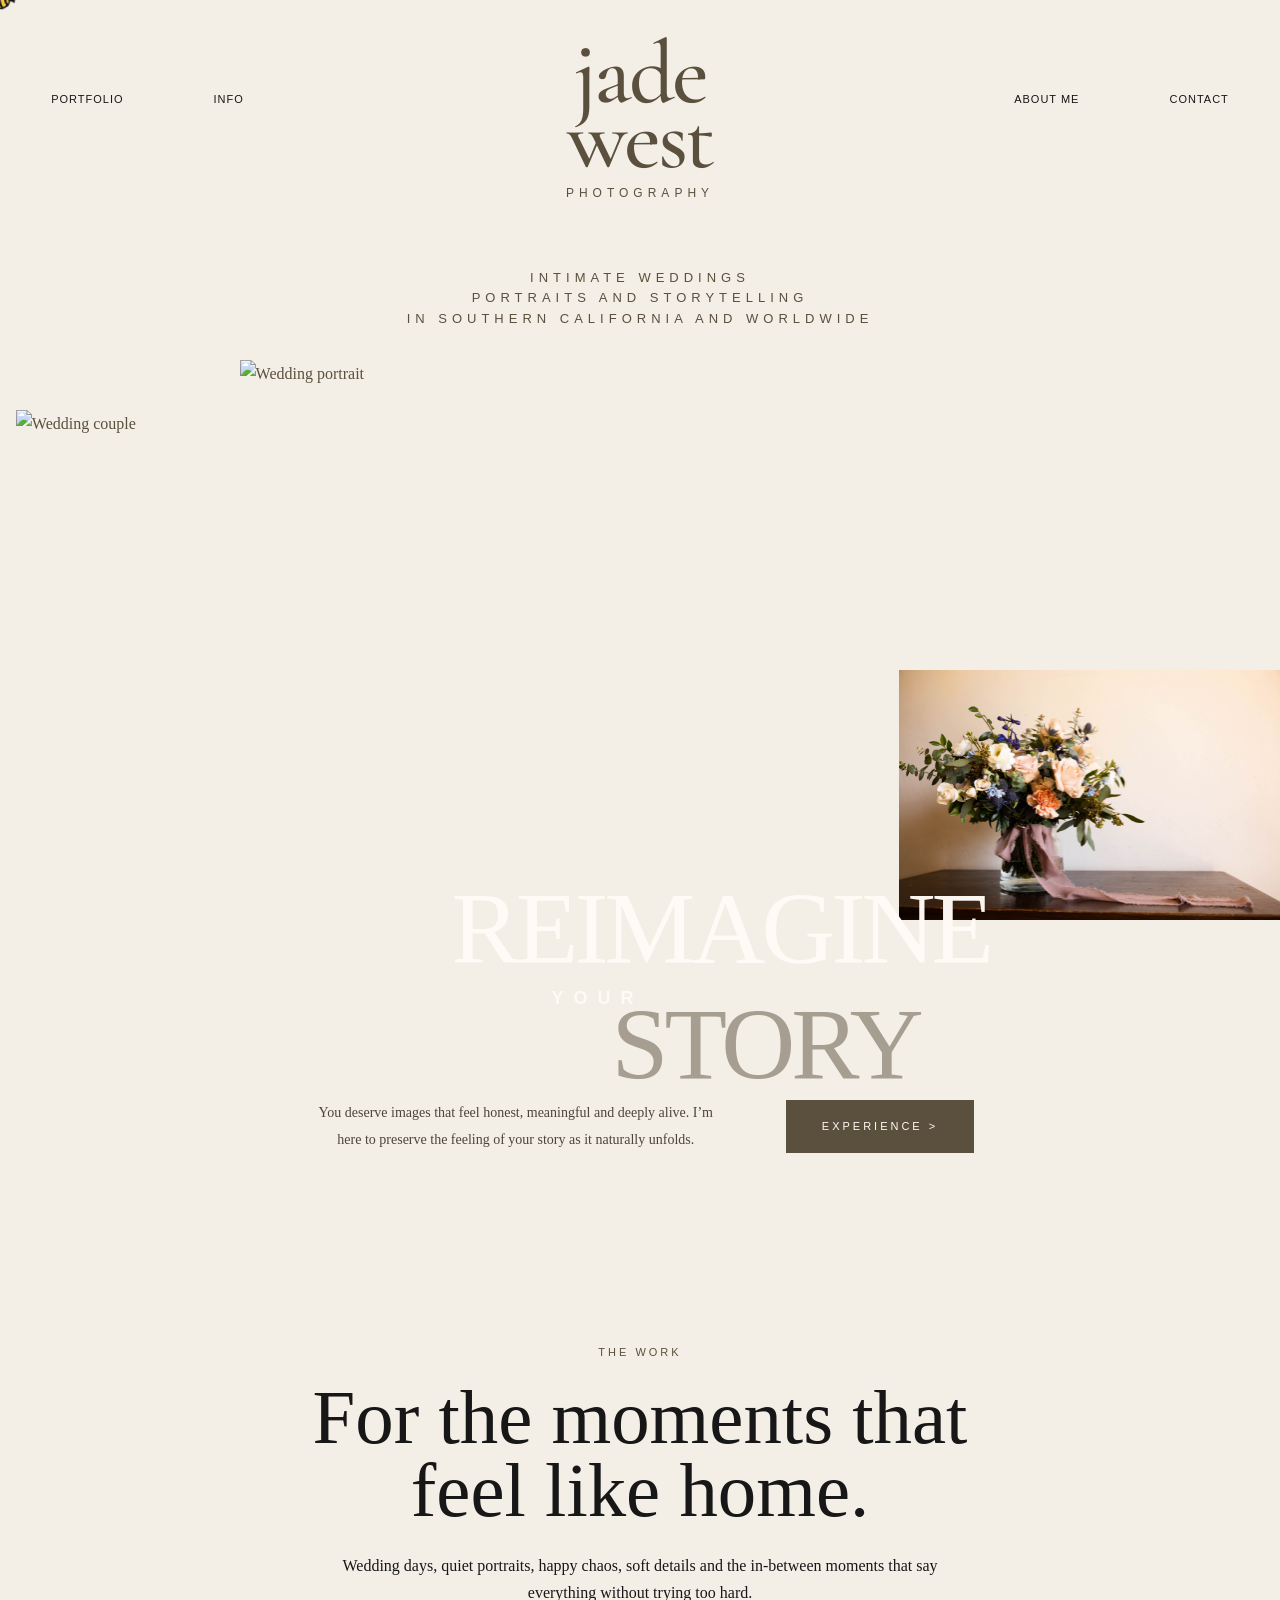
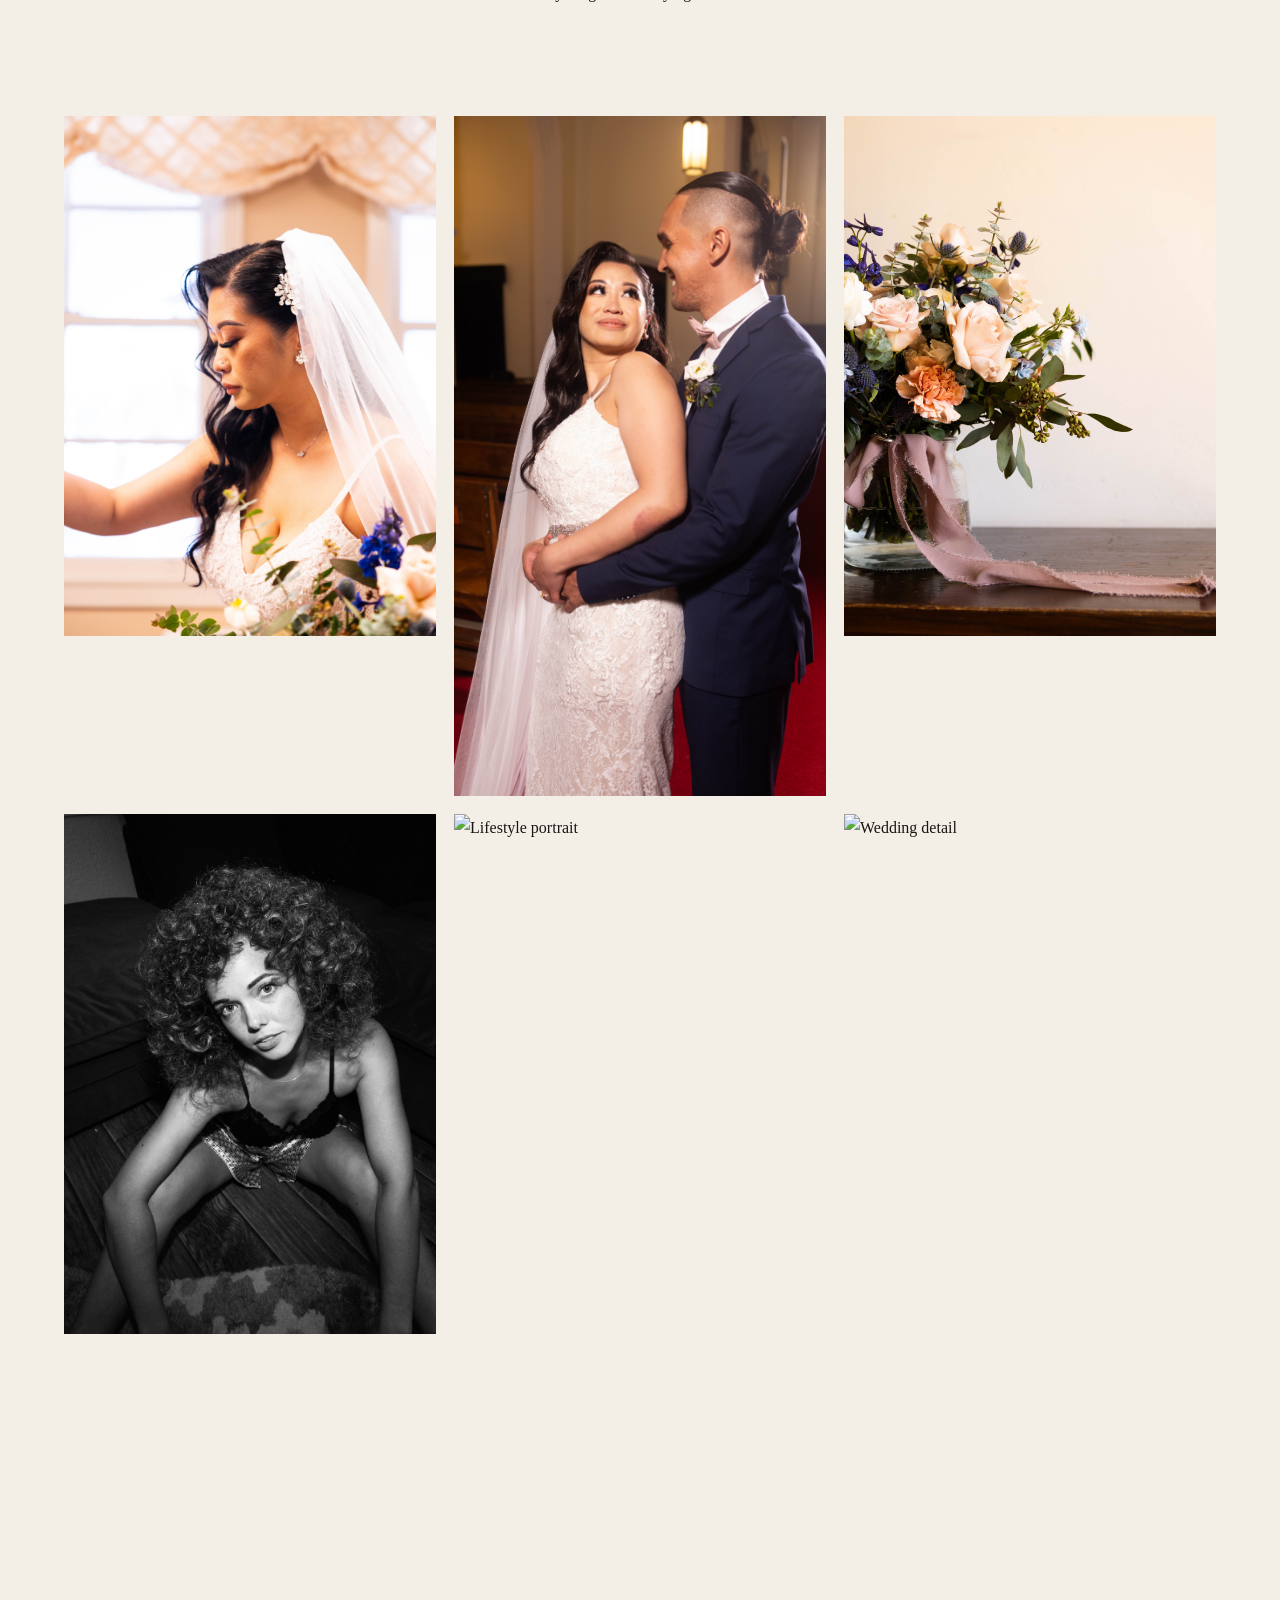
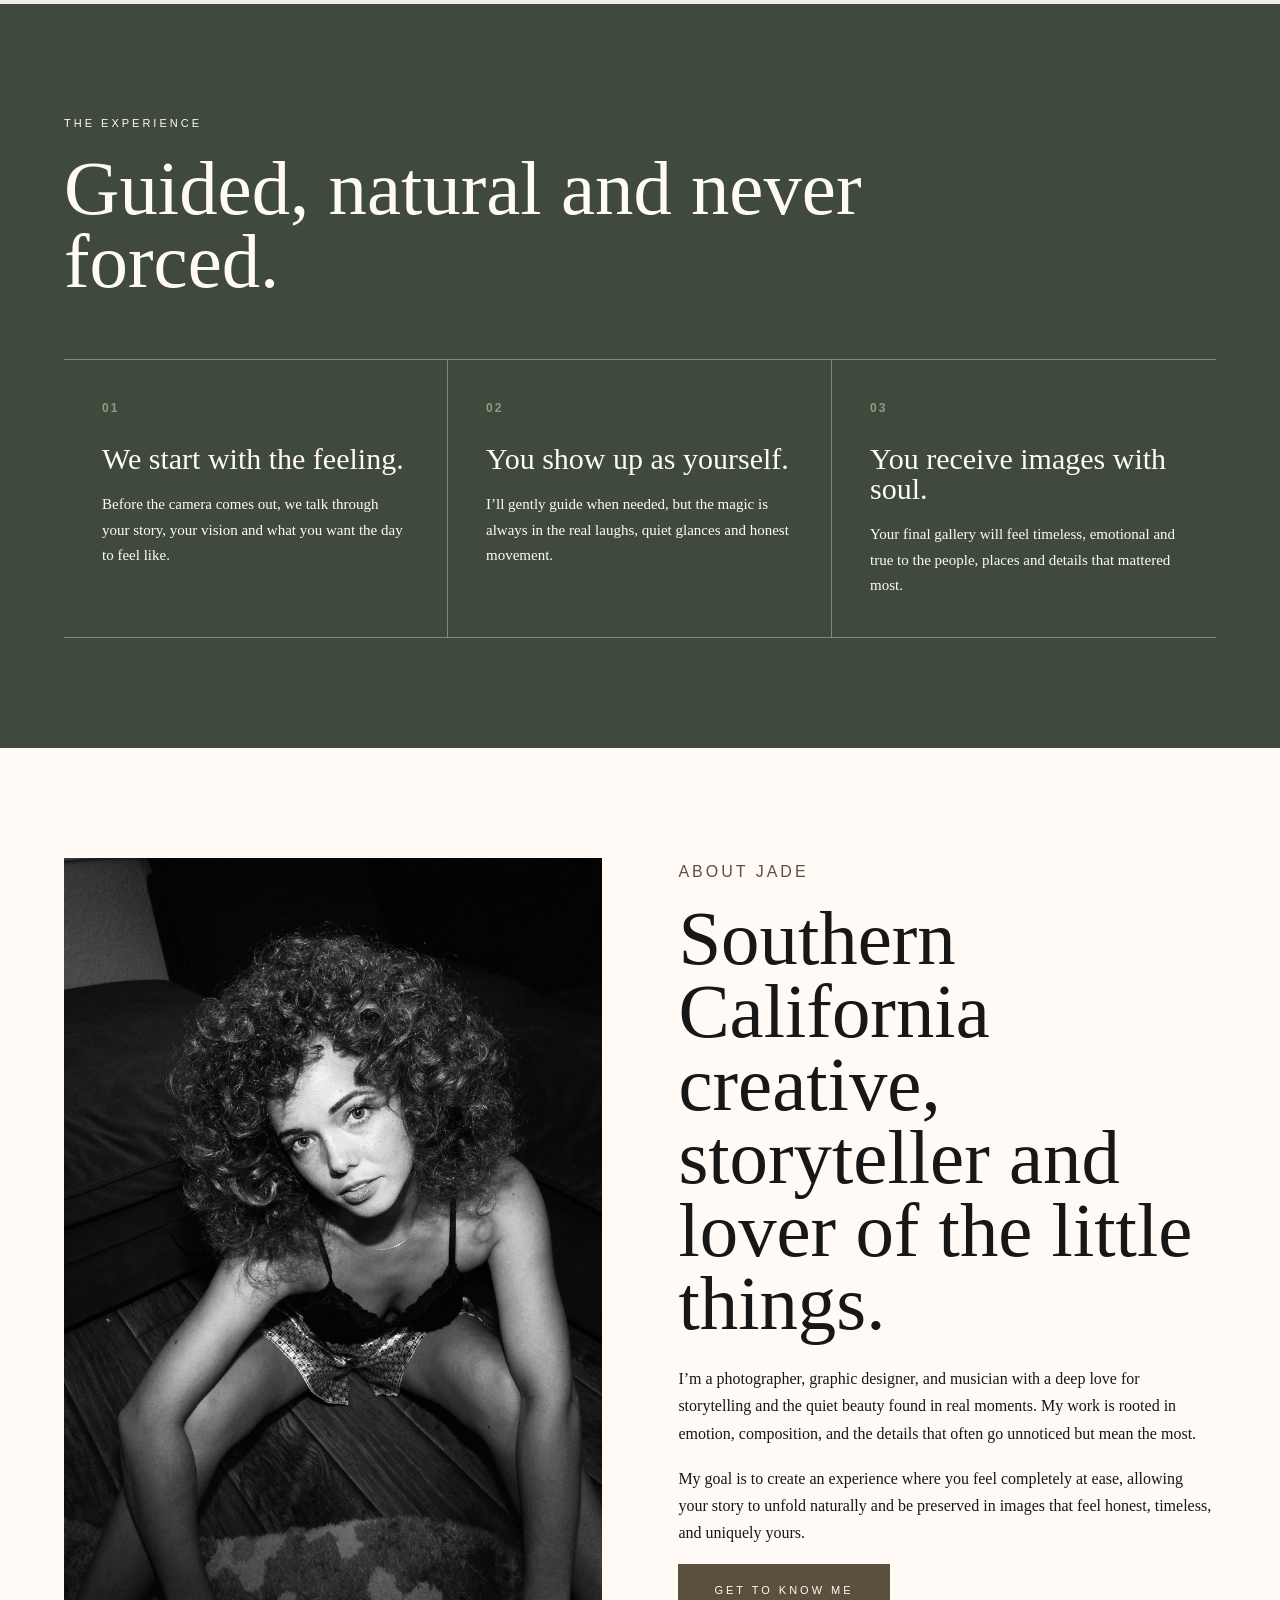
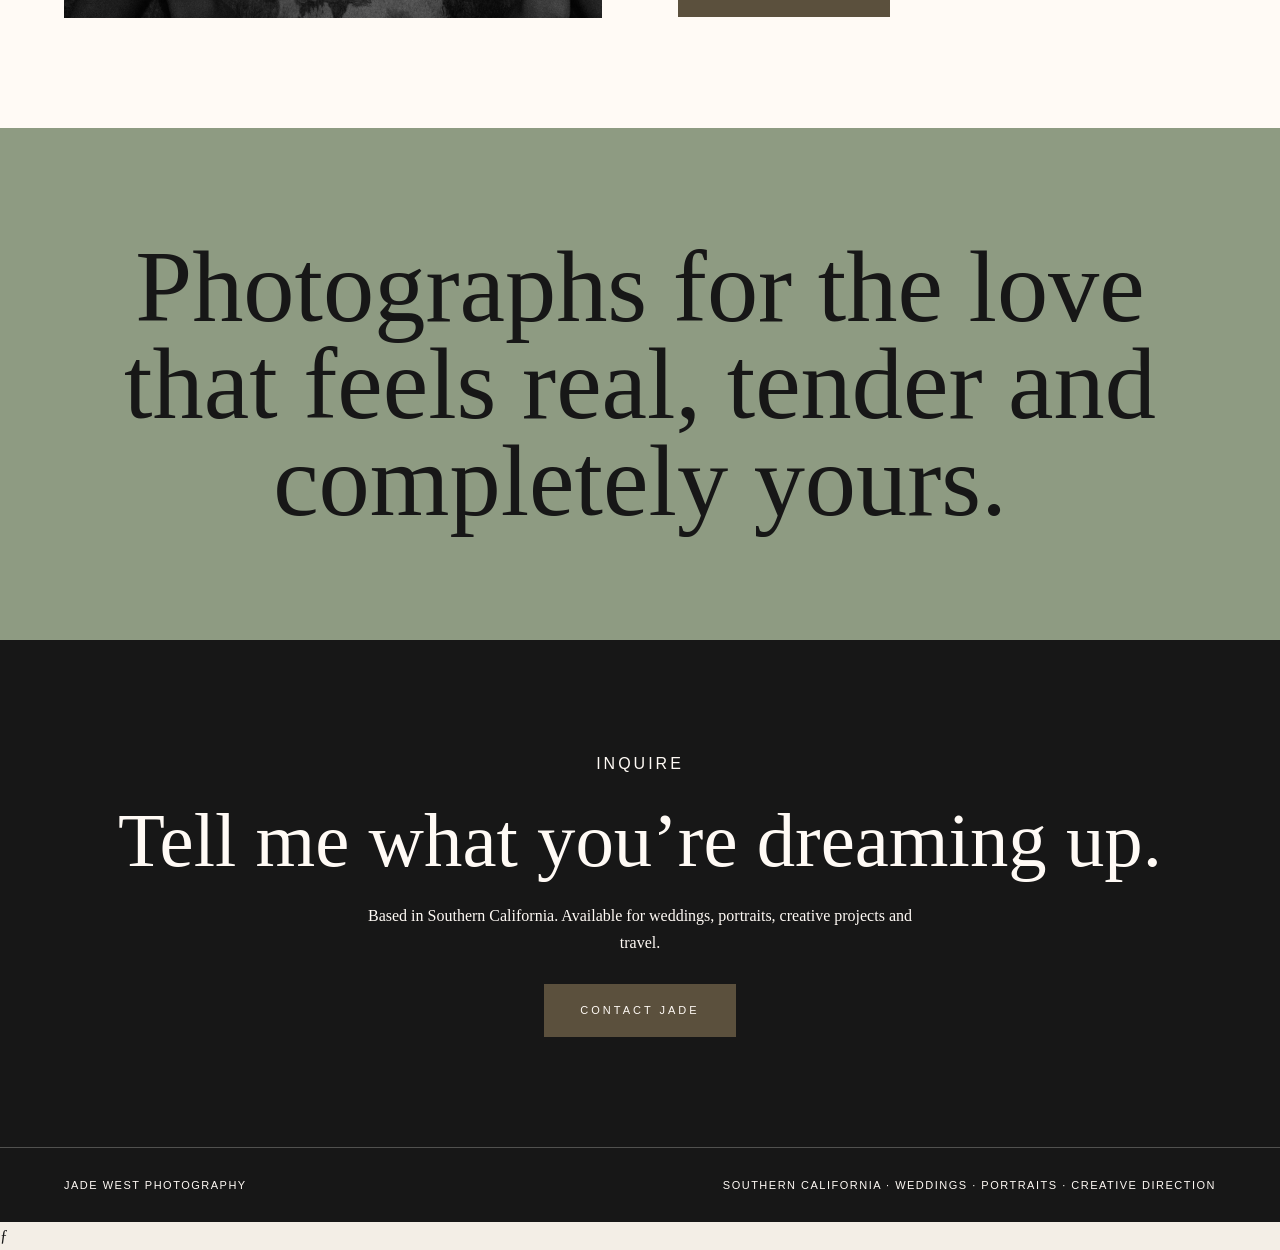
==== index.html @ 2a9c0750 "Save local website updates" ====
<!DOCTYPE html>
<html lang="en">
<head>
  <meta charset="UTF-8" />
  <meta name="viewport" content="width=device-width, initial-scale=1.0" />
  <title>Jade West Photography</title>

  <link rel="preconnect" href="https://fonts.googleapis.com">
  <link rel="preconnect" href="https://fonts.gstatic.com" crossorigin>
  <link href="https://fonts.googleapis.com/css2?family=Cormorant+Garamond:wght@300;400;500;600&display=swap" rel="stylesheet">

  <link rel="stylesheet" href="style.css" />
</head>
<body>

<div id="bee-cursor">
  <svg viewBox="0 0 64 64" aria-hidden="true">
    <path class="wing" d="M22 24C8 16 7 4 18 6c9 2 12 13 12 13z"/>
    <path class="wing" d="M40 24C54 16 55 4 44 6c-9 2-12 13-12 13z"/>
    <ellipse class="body" cx="32" cy="34" rx="18" ry="14"/>
    <path class="stripe" d="M24 22c-4 7-4 17 0 24"/>
    <path class="stripe" d="M34 20c-4 8-4 20 0 28"/>
    <path class="stripe" d="M44 25c-3 6-3 13 0 19"/>
    <circle class="head" cx="15" cy="34" r="8"/>
    <circle class="eye" cx="12" cy="31" r="1.8"/>
    <path class="stinger" d="M50 34l10-5-3 10z"/>
    <path class="antenna" d="M11 27C6 20 4 18 2 17"/>
    <path class="antenna" d="M17 27c2-8 5-11 7-13"/>
  </svg>
</div>

<header class="editorial-hero">
  <nav class="editorial-nav">
    <div class="nav-left">
      <a href="portfolio.html">Portfolio</a>
      <a href="investment.html">Info</a>
    </div>

    <a href="index.html" class="editorial-logo">
      <span>jade</span>
      <span>west</span>
      <small>photography</small>
    </a>

    <div class="nav-right">
      <a href="about.html">About Me</a>
      <a href="contact.html">Contact</a>
    </div>

    <button class="menu-toggle" id="menuToggle">Menu</button>
  </nav>

  <div class="hero-label">
    <p>intimate weddings<br>portraits and storytelling<br>in southern california and worldwide</p>
  </div>

  <section class="hero-collage">
    <img class="collage-left" src="images/IMG_9978.jpg" alt="Wedding couple">
    <img class="collage-main" src="images/IMG_0329.jpg" alt="Wedding portrait">
    <img class="collage-right" src="images/IMG_0007.jpg" alt="Wedding landscape">

    <div class="hero-title">
      <h1>
        <span>Reimagine</span>
        <em>your</em>
        <span>Story</span>
      </h1>
    </div>
  </section>

  <div class="hero-bottom-copy">
    <p>
      You deserve images that feel honest, meaningful and deeply alive. I’m here to preserve the feeling of your story as it naturally unfolds.
    </p>
    <a href="investment.html" class="hero-button">Experience ></a>
  </div>
</header>

<main>

  <section class="section portfolio-intro">
    <p class="eyebrow">The work</p>
    <h2>For the moments that feel like home.</h2>
    <p>
      Wedding days, quiet portraits, happy chaos, soft details and the in-between moments that say everything without trying too hard.
    </p>
  </section>

  <section class="gallery-grid">
    <img src="images/IMG_0090.jpg" alt="Wedding ceremony">
    <img src="images/IMG_0634.jpg" alt="Couple portrait">
    <img src="images/IMG_0007.jpg" alt="Portrait session">
    <img src="images/IMG_6994_Original.jpg" alt="Editorial portrait">
    <img src="images/IMG_9978.jpg" alt="Lifestyle portrait">
    <img src="images/IMG_0329.jpg" alt="Wedding detail">
  </section>

  <section class="experience-section">
    <p class="eyebrow">The experience</p>
    <h2>Guided, natural and never forced.</h2>

    <div class="experience-cards">
      <div>
        <span>01</span>
        <h3>We start with the feeling.</h3>
        <p>Before the camera comes out, we talk through your story, your vision and what you want the day to feel like.</p>
      </div>

      <div>
        <span>02</span>
        <h3>You show up as yourself.</h3>
        <p>I’ll gently guide when needed, but the magic is always in the real laughs, quiet glances and honest movement.</p>
      </div>

      <div>
        <span>03</span>
        <h3>You receive images with soul.</h3>
        <p>Your final gallery will feel timeless, emotional and true to the people, places and details that mattered most.</p>
      </div>
    </div>
  </section>

  <section class="about-section">
    <img src="images/IMG_6994_Original.jpg" alt="Portrait of Jade West">

    <div class="about-copy">
      <p class="eyebrow">About Jade</p>
      <h2>Southern California creative, storyteller and lover of the little things.</h2>

      <p>
        I’m a photographer, graphic designer, and musician with a deep love for storytelling and the quiet beauty found in real moments. My work is rooted in emotion, composition, and the details that often go unnoticed but mean the most.
      </p>

      <p>
        My goal is to create an experience where you feel completely at ease, allowing your story to unfold naturally and be preserved in images that feel honest, timeless, and uniquely yours.
      </p>

      <a href="about.html" class="hero-button">Get To Know Me</a>
    </div>
  </section>

  <section class="quote-section">
    <h2>Photographs for the love that feels real, tender and completely yours.</h2>
  </section>

  <section class="contact-section">
    <p class="eyebrow">Inquire</p>
    <h2>Tell me what you’re dreaming up.</h2>
    <p>Based in Southern California. Available for weddings, portraits, creative projects and travel.</p>
    <a href="contact.html" class="hero-button">Contact Jade</a>
  </section>

</main>

<footer>
  <p>Jade West Photography</p>
  <p>Southern California · Weddings · Portraits · Creative Direction</p>
</footer>

<script src="script.js"></script>
</body>
</html>ƒ
---- style.css ----
:root {
  --sage: #8e9b82;
  --deep-sage: #3f4a3c;
  --cream: #f3eee6;
  --warm-white: #fffaf5;
  --charcoal: #171717;
  --olive-brown: #5b503d;
  --soft-taupe: #4b453a;
}

* {
  box-sizing: border-box;
  margin: 0;
  padding: 0;
}

html {
  scroll-behavior: smooth;
}

body {
  font-family: Georgia, "Times New Roman", serif;
  background: var(--cream);
  color: var(--charcoal);
  line-height: 1.7;
  cursor: none;
}

img {
  width: 100%;
  display: block;
  object-fit: cover;
}

img,
a,
button,
input,
textarea,
select {
  cursor: none;
}

a {
  color: inherit;
  text-decoration: none;
}

/* ==========================================
   CUSTOM SVG BEE CURSOR
========================================== */

#bee-cursor {
  position: fixed;
  width: 34px;
  height: 34px;
  pointer-events: none;
  z-index: 99999;
  transform: translate(-50%, -50%) rotate(-10deg);
  transition: transform 0.04s linear;
  will-change: left, top;
}

#bee-cursor svg {
  width: 100%;
  height: 100%;
  overflow: visible;
}

.wing {
  fill: rgba(255, 255, 255, 0.75);
  stroke: #171717;
  stroke-width: 2;
}

.body {
  fill: #f4c542;
  stroke: #171717;
  stroke-width: 3;
}

.head,
.stripe,
.stinger {
  fill: none;
  stroke: #171717;
  stroke-width: 4;
  stroke-linecap: round;
}

.eye {
  fill: #171717;
}

.antenna {
  fill: none;
  stroke: #171717;
  stroke-width: 2.5;
  stroke-linecap: round;
}

.honey-particle {
  position: fixed;
  width: 13px;
  height: 12px;
  background: rgba(244, 197, 66, 0.75);
  clip-path: polygon(
    25% 0%,
    75% 0%,
    100% 50%,
    75% 100%,
    25% 100%,
    0% 50%
  );
  pointer-events: none;
  z-index: 99998;
  transform: translate(-50%, -50%);
  animation: honeyFade 1.1s ease-out forwards;
}

@keyframes honeyFade {
  from {
    opacity: 0.85;
    transform: translate(-50%, -50%) scale(1);
  }

  to {
    opacity: 0;
    transform: translate(-50%, -50%) scale(0.25);
  }
}

/* ==========================================
   HERO / HEADER
========================================== */

.editorial-hero {
  min-height: 100vh;
  background: var(--cream);
  color: var(--olive-brown);
  padding: 42px 4vw 80px;
  position: relative;
  overflow: hidden;
}

.editorial-nav {
  display: grid;
  grid-template-columns: 1fr auto 1fr;
  align-items: start;
  position: relative;
  z-index: 5;
}

.nav-left,
.nav-right {
  display: flex;
  gap: 90px;
  padding-top: 48px;
}

.nav-right {
  justify-content: flex-end;
}

.editorial-nav a {
  font-family: Arial, Helvetica, sans-serif;
  font-size: 11px;
  letter-spacing: 1px;
  text-transform: uppercase;
  color: var(--charcoal);
}


.editorial-logo {
  text-align: center;
  color: var(--olive-brown) !important;
  line-height: 0.72;
  font-family: "Cormorant Garamond", Georgia, serif;
}

.editorial-logo span {
  display: block;
  font-family: "Cormorant Garamond", Georgia, serif;
  font-size: clamp(60px, 7vw, 110px);
  font-weight: 500;
  letter-spacing: -3px;
  text-transform: lowercase;
}

.editorial-logo small {
  display: block;
  font-family: Arial, Helvetica, sans-serif;
  font-size: 12px;
  letter-spacing: 5px;
  text-transform: uppercase;
  margin-top: 18px;
}

.menu-toggle {
  display: none;
  background: none;
  border: 1px solid var(--charcoal);
  color: var(--charcoal);
  padding: 10px 14px;
  font-family: Arial, Helvetica, sans-serif;
  font-size: 10px;
  letter-spacing: 2px;
  text-transform: uppercase;
}

.hero-label {
  text-align: center;
  margin-top: 70px;
  margin-bottom: 35px; /* adds breathing room above the collage */
  position: relative;
  z-index: 4;
}

.hero-label p {
  font-family: Arial, Helvetica, sans-serif;
  font-size: 13px;
  letter-spacing: 5px;
  line-height: 1.6;
  text-transform: uppercase;
}

.hero-collage {
  position: relative;
  max-width: 1180px;
  height: 700px;
  margin: -5px auto 0;
}

.hero-collage img {
  position: absolute;
}

.collage-main {
  width: 68%;
  height: 660px;
  left: 16%;
  top: 0;
  z-index: 2;
}

.collage-left {
  width: 30%;
  height: 380px;
  left: -3%;
  top: 50px;
  z-index: 3;
}

.collage-right {
  width: 33%;
  height: 250px;
  right: -5%;
  top: 310px;
  z-index: 4;
}

.hero-title {
  position: absolute;
  left: 34%;
  bottom: -25px;
  z-index: 5;
  color: rgba(255, 250, 245, 0.98);
  text-align: left;
}

.hero-title h1 {
  font-weight: 400;
  text-transform: uppercase;
  line-height: 0.78;
}

.hero-title span {
  display: block;
  font-size: clamp(58px, 8vw, 118px);
  letter-spacing: -4px;
  color: rgba(255, 250, 245, 0.98); /* both REIMAGINE and STORY are white */
}

.hero-title em {
  display: block;
  font-family: Arial, Helvetica, sans-serif;
  font-style: normal;
  font-size: 18px;            /* larger "YOUR" */
  font-weight: 600;
  letter-spacing: 10px;
  color: rgba(255, 250, 245, 0.98); /* bright white */
  margin: 22px 0 0 100px;
  text-transform: uppercase;
}

.hero-title span:last-child {
  margin-left: 160px;
  color: var(--olive-brown);  /* same dark olive as the Experience button */
  opacity: 0.5;              /* soft translucent effect while staying legible */
}

.hero-bottom-copy {
  display: flex;
  align-items: center;
  justify-content: center;
  gap: 60px;
  max-width: 900px;
  margin: 40px auto 0;
}

.hero-bottom-copy p {
  max-width: 420px;
  font-size: 14px;
  line-height: 1.9;
  color: var(--soft-taupe);
  text-align: center; /* centers the text */
  margin: 0;
}

.hero-button {
  display: inline-block;
  background: var(--olive-brown);
  color: var(--warm-white);
  padding: 17px 36px;
  font-family: Arial, Helvetica, sans-serif;
  font-size: 11px;
  letter-spacing: 3px;
  text-transform: uppercase;
  transition: 0.3s ease;
}

.hero-button:hover {
  background: var(--deep-sage);
}

/* ==========================================
   GLOBAL SECTION STYLES
========================================== */

.section {
  padding: 110px 5vw;
}

.eyebrow {
  font-family: Arial, Helvetica, sans-serif;
  font-size: 11px;
  letter-spacing: 3px;
  text-transform: uppercase;
  color: var(--olive-brown);
  margin-bottom: 20px;
}

h2 {
  font-size: clamp(44px, 6vw, 82px);
  font-weight: 400;
  line-height: 0.95;
  margin-bottom: 24px;
}

/* ==========================================
   PORTFOLIO INTRO
========================================== */

.portfolio-intro {
  text-align: center;
  max-width: 900px;
  margin: 0 auto;
}

.portfolio-intro p:last-child {
  max-width: 620px;
  margin: 0 auto;
  font-size: 16px;
}

/* ==========================================
   GALLERY GRID
========================================== */

.gallery-grid {
  padding: 0 5vw 110px;
  display: grid;
  grid-template-columns: repeat(3, 1fr);
  gap: 18px;
}

.gallery-grid img {
  height: 520px;
}

.gallery-grid img:nth-child(2),
.gallery-grid img:nth-child(5) {
  height: 680px;
}

/* ==========================================
   EXPERIENCE SECTION
========================================== */

.experience-section {
  background: var(--deep-sage);
  color: var(--warm-white);
  padding: 110px 5vw;
}

.experience-section .eyebrow,
.experience-section h2 {
  color: var(--warm-white);
}

.experience-section h2 {
  max-width: 820px;
}

.experience-cards {
  display: grid;
  grid-template-columns: repeat(3, 1fr);
  margin-top: 60px;
  border-top: 1px solid rgba(255, 253, 248, 0.35);
  border-bottom: 1px solid rgba(255, 253, 248, 0.35);
}

.experience-cards div {
  padding: 38px;
  border-right: 1px solid rgba(255, 253, 248, 0.35);
}

.experience-cards div:last-child {
  border-right: none;
}

.experience-cards span {
  display: block;
  color: var(--sage);
  font-family: Arial, Helvetica, sans-serif;
  font-size: 12px;
  font-weight: 700;
  letter-spacing: 2px;
  margin-bottom: 26px;
}

.experience-cards h3 {
  font-size: 30px;
  font-weight: 400;
  line-height: 1;
  margin-bottom: 18px;
}

.experience-cards p {
  font-size: 15px;
  line-height: 1.7;
}

/* ==========================================
   ABOUT SECTION
========================================== */

.about-section {
  display: grid;
  grid-template-columns: 1fr 1fr;
  gap: 6vw;
  padding: 110px 5vw;
  background: var(--warm-white);
  align-items: center;
}

.about-section img {
  height: 760px;
}

.about-copy p {
  font-size: 16px;
  margin-bottom: 18px;
}

/* ==========================================
   QUOTE SECTION
========================================== */

.quote-section {
  background: var(--sage);
  color: var(--charcoal);
  padding: 110px 5vw;
  text-align: center;
}

.quote-section h2 {
  font-size: clamp(48px, 8vw, 110px);
  max-width: 1100px;
  margin: 0 auto;
}

/* ==========================================
   CONTACT SECTION
========================================== */

.contact-section {
  background: var(--charcoal);
  color: var(--warm-white);
  padding: 110px 5vw;
  text-align: center;
}

.contact-section .eyebrow,
.contact-section h2 {
  color: var(--warm-white);
}

.contact-section p {
  max-width: 560px;
  margin: 0 auto 28px;
  font-size: 16px;
}

/* ==========================================
   FOOTER
========================================== */

footer {
  background: var(--charcoal);
  color: var(--warm-white);
  border-top: 1px solid rgba(255, 253, 248, 0.25);
  padding: 28px 5vw;
  display: flex;
  justify-content: space-between;
  gap: 20px;
  font-family: Arial, Helvetica, sans-serif;
  text-transform: uppercase;
  font-size: 11px;
  letter-spacing: 1.5px;
}

/* ==========================================
   MOBILE RESPONSIVE
========================================== */

@media (max-width: 900px) {
  .editorial-nav {
    grid-template-columns: 1fr auto;
  }

  .nav-left,
  .nav-right {
    display: none;
  }

  .menu-toggle {
    display: block;
  }

  .hero-label {
    margin-top: 40px;
  }

  .hero-collage {
    height: auto;
    display: grid;
    gap: 16px;
    margin-top: 40px;
  }

  .hero-collage img,
  .collage-main,
  .collage-left,
  .collage-right {
    position: static;
    width: 100%;
    height: 420px;
  }

  .hero-title {
    position: static;
    color: var(--olive-brown);
    margin-top: 20px;
  }

  .hero-title span,
  .hero-title span:last-child {
    margin-left: 0;
    color: var(--olive-brown);
  }

  .hero-title em {
    margin-left: 0;
  }

  .hero-bottom-copy {
    flex-direction: column;
    gap: 28px;
  }

  .gallery-grid,
  .experience-cards,
  .about-section {
    grid-template-columns: 1fr;
  }

  .gallery-grid img,
  .gallery-grid img:nth-child(2),
  .gallery-grid img:nth-child(5),
  .about-section img {
    height: 520px;
  }

  .experience-cards div {
    border-right: none;
    border-bottom: 1px solid rgba(255, 253, 248, 0.35);
  }

  .experience-cards div:last-child {
    border-bottom: none;
  }

  footer {
    flex-direction: column;
    text-align: center;
  }
}

/* Disable custom cursor on touch devices */
@media (hover: none) and (pointer: coarse) {
  body,
  img,
  a,
  button,
  input,
  textarea,
  select {
    cursor: auto;
  }

  #bee-cursor {
    display: none;
  }
}
/* ==========================================
   ASHLEY-STYLE INVESTMENT / INFO PAGE
========================================== */

.investment-page-hero {
  background: var(--cream);
  color: var(--olive-brown);
  padding: 42px 4vw 70px;
  overflow: hidden;
}

.investment-ash-hero {
  display: grid;
  grid-template-columns: 1.1fr 0.9fr;
  gap: 5vw;
  max-width: 1250px;
  margin: 95px auto 0;
  align-items: center;
}

.investment-ash-title p {
  font-family: Arial, Helvetica, sans-serif;
  text-transform: uppercase;
  letter-spacing: 5px;
  font-size: 13px;
  margin-bottom: 20px;
}

.investment-ash-title h1 {
  font-weight: 400;
  text-transform: uppercase;
  line-height: 0.82;
}

.investment-ash-title h1 span {
  display: block;
  font-size: clamp(58px, 9vw, 135px);
  letter-spacing: -5px;
}

.investment-ash-title h1 em {
  display: block;
  font-family: Arial, Helvetica, sans-serif;
  font-style: normal;
  font-size: 12px;
  letter-spacing: 7px;
  margin: 24px 0 24px 105px;
  color: var(--charcoal);
}

.investment-ash-image img {
  height: 650px;
}

.investment-ash-intro {
  grid-column: 1 / -1;
  max-width: 900px;
  margin: 35px auto 0;
  text-align: center;
}

.investment-ash-intro p {
  font-family: Arial, Helvetica, sans-serif;
  text-transform: uppercase;
  letter-spacing: 1.8px;
  font-size: 13px;
  line-height: 2;
}

.features-strip {
  background: var(--warm-white);
  padding: 55px 5vw;
  text-align: center;
  border-top: 1px solid rgba(91, 80, 61, 0.18);
  border-bottom: 1px solid rgba(91, 80, 61, 0.18);
}

.features-strip p {
  font-family: Arial, Helvetica, sans-serif;
  text-transform: uppercase;
  letter-spacing: 4px;
  font-size: 12px;
  color: var(--olive-brown);
  margin-bottom: 26px;
}

.features-strip div {
  display: flex;
  justify-content: center;
  flex-wrap: wrap;
  gap: 18px 40px;
}

.features-strip span {
  font-size: 26px;
  color: var(--soft-taupe);
}

.expect-section {
  display: grid;
  grid-template-columns: 0.9fr 1.1fr;
  gap: 6vw;
  padding: 120px 5vw;
  background: var(--cream);
  align-items: center;
}

.expect-image img {
  height: 760px;
}

.expect-copy h2 {
  max-width: 780px;
}

.expect-copy p {
  font-size: 16px;
  line-height: 1.9;
  margin-bottom: 20px;
}

.expect-copy .hero-button {
  margin-top: 18px;
}

.ash-faq-section {
  background: var(--deep-sage);
  color: var(--warm-white);
  padding: 100px 5vw 120px;
  overflow: hidden;
}

.faq-heading-stack {
  margin-bottom: 70px;
}

.faq-heading-stack span {
  display: block;
  font-size: clamp(44px, 8vw, 112px);
  line-height: 0.82;
  text-transform: uppercase;
  color: rgba(255, 250, 245, 0.18);
}

.faq-layout {
  display: grid;
  grid-template-columns: 0.85fr 1.15fr;
  gap: 6vw;
  align-items: start;
}

.faq-photo img {
  height: 740px;
}

.faq-items {
  border-top: 1px solid rgba(255, 253, 248, 0.35);
}

.faq-item {
  padding: 34px 0;
  border-bottom: 1px solid rgba(255, 253, 248, 0.35);
}

.faq-item div {
  display: flex;
  justify-content: space-between;
  gap: 30px;
  margin-bottom: 16px;
}

.faq-item h3 {
  font-size: 34px;
  font-weight: 400;
  line-height: 1.05;
}

.faq-item span {
  font-family: Arial, Helvetica, sans-serif;
  font-size: 12px;
  letter-spacing: 3px;
  color: var(--sage);
}

.faq-item p {
  font-size: 15px;
  line-height: 1.8;
}

.process-section {
  padding: 120px 5vw;
  background: var(--warm-white);
}

.process-grid {
  display: grid;
  grid-template-columns: repeat(3, 1fr);
  gap: 22px;
  margin-top: 50px;
}

.process-card img {
  height: 420px;
  margin-bottom: 26px;
}

.process-card span {
  font-family: Arial, Helvetica, sans-serif;
  font-size: 11px;
  letter-spacing: 3px;
  color: var(--olive-brown);
}

.process-card h3 {
  font-size: 38px;
  font-weight: 400;
  margin: 10px 0 12px;
}

.process-card p {
  font-family: Arial, Helvetica, sans-serif;
  text-transform: uppercase;
  letter-spacing: 1.2px;
  font-size: 11px;
  line-height: 1.9;
}

.process-note {
  max-width: 760px;
  margin: 75px auto 0;
  text-align: center;
}

.process-note p {
  font-size: 17px;
  line-height: 1.9;
  margin-bottom: 28px;
}

.testimonial-section {
  background: var(--sage);
  color: var(--charcoal);
  padding: 120px 5vw;
  text-align: center;
}

.testimonial-grid {
  display: grid;
  grid-template-columns: repeat(3, 1fr);
  gap: 34px;
  margin: 55px 0;
  text-align: left;
}

.testimonial-grid div {
  background: rgba(255, 250, 245, 0.45);
  padding: 34px;
}

.testimonial-grid p {
  font-size: 18px;
  line-height: 1.65;
  margin-bottom: 22px;
}

.testimonial-grid span {
  font-family: Arial, Helvetica, sans-serif;
  text-transform: uppercase;
  letter-spacing: 2px;
  font-size: 11px;
}

.package-section {
  padding: 120px 5vw;
  background: var(--cream);
}

.package-section > h2 {
  text-align: center;
  margin-bottom: 70px;
}

.package-section > .eyebrow {
  text-align: center;
}

.large-package {
  display: grid;
  grid-template-columns: 1fr 1fr;
  gap: 5vw;
  align-items: center;
  margin-bottom: 90px;
}

.large-package.reverse > div:first-child {
  order: 2;
}

.large-package img {
  height: 720px;
}

.package-copy h3 {
  font-size: clamp(48px, 6vw, 90px);
  font-weight: 400;
  line-height: 0.9;
  color: var(--olive-brown);
  margin-bottom: 22px;
}

.package-copy p {
  font-size: 16px;
  margin-bottom: 24px;
}

.package-copy ul {
  list-style: none;
  margin-bottom: 34px;
}

.package-copy li {
  border-top: 1px solid rgba(91, 80, 61, 0.25);
  padding: 13px 0;
  font-family: Arial, Helvetica, sans-serif;
  text-transform: uppercase;
  letter-spacing: 1.4px;
  font-size: 11px;
}

.package-copy span {
  font-family: Arial, Helvetica, sans-serif;
  text-transform: uppercase;
  letter-spacing: 3px;
  font-size: 11px;
  color: var(--olive-brown);
}

.package-copy h4 {
  font-size: 60px;
  font-weight: 400;
  margin: 6px 0 26px;
}

.a-la-carte-section {
  padding: 120px 5vw;
  background: var(--warm-white);
}

.a-la-carte-section .eyebrow {
  text-align: center;
}

.mini-package-grid {
  display: grid;
  grid-template-columns: repeat(3, 1fr);
  gap: 24px;
  margin-top: 45px;
}

.mini-package-grid img {
  height: 420px;
  margin-bottom: 24px;
}

.mini-package-grid h3 {
  font-size: 38px;
  font-weight: 400;
  color: var(--olive-brown);
  margin-bottom: 14px;
}

.mini-package-grid p {
  font-size: 15px;
  line-height: 1.8;
  margin-bottom: 22px;
}

.mini-package-grid span {
  display: block;
  font-family: Arial, Helvetica, sans-serif;
  text-transform: uppercase;
  letter-spacing: 3px;
  font-size: 11px;
  color: var(--olive-brown);
}

.mini-package-grid strong {
  display: block;
  font-size: 42px;
  font-weight: 400;
}

.heirloom-section {
  display: grid;
  grid-template-columns: 1.1fr 0.9fr;
  gap: 6vw;
  padding: 120px 5vw;
  background: var(--cream);
  align-items: center;
}

.heirloom-section p {
  font-size: 16px;
  line-height: 1.9;
  margin-bottom: 18px;
}

.heirloom-section img {
  height: 680px;
}

.final-info-cta {
  background: var(--charcoal);
  color: var(--warm-white);
  padding: 110px 5vw;
  text-align: center;
}

.final-info-cta p {
  font-family: Arial, Helvetica, sans-serif;
  text-transform: uppercase;
  letter-spacing: 4px;
  font-size: 12px;
  margin-bottom: 20px;
}

.final-info-cta h2 {
  max-width: 900px;
  margin: 0 auto 44px;
}

.final-info-cta div {
  display: flex;
  justify-content: center;
  gap: 18px;
  flex-wrap: wrap;
}

.final-info-cta a {
  border: 1px solid rgba(255, 250, 245, 0.5);
  padding: 16px 28px;
  font-family: Arial, Helvetica, sans-serif;
  text-transform: uppercase;
  letter-spacing: 2px;
  font-size: 11px;
}

@media (max-width: 900px) {
  .investment-ash-hero,
  .expect-section,
  .faq-layout,
  .process-grid,
  .testimonial-grid,
  .large-package,
  .mini-package-grid,
  .heirloom-section {
    grid-template-columns: 1fr;
  }

  .investment-ash-hero {
    margin-top: 70px;
  }

  .investment-ash-title h1 em {
    margin-left: 0;
  }

  .investment-ash-image img,
  .expect-image img,
  .faq-photo img,
  .large-package img,
  .heirloom-section img {
    height: 520px;
  }

  .large-package.reverse > div:first-child {
    order: 0;
  }

  .faq-heading-stack span {
    font-size: 44px;
  }

  .testimonial-grid {
    text-align: center;
  }
}
/* ==========================================
   ASHLEY-STYLE ABOUT PAGE
========================================== */

.about-page-hero {
  background: var(--cream);
  color: var(--olive-brown);
  padding: 42px 4vw 90px;
  overflow: hidden;
}

.about-ash-hero {
  display: grid;
  grid-template-columns: 1.05fr 0.95fr;
  gap: 6vw;
  max-width: 1250px;
  margin: 100px auto 0;
  align-items: center;
}

.about-ash-copy h1 {
  font-weight: 400;
  text-transform: uppercase;
  line-height: 0.82;
  margin-bottom: 30px;
}

.about-ash-copy h1 span {
  display: block;
  font-size: clamp(60px, 9vw, 130px);
  letter-spacing: -5px;
}

.about-ash-copy h1 em {
  display: block;
  font-style: normal;
  font-size: clamp(78px, 12vw, 170px);
  letter-spacing: -7px;
  color: rgba(91, 80, 61, 0.5);
  margin-left: 90px;
}

.about-ash-copy p:last-child {
  max-width: 520px;
  font-size: 17px;
  line-height: 1.9;
  color: var(--soft-taupe);
}

.about-ash-photo img {
  height: 700px;
}

.about-story-section {
  display: grid;
  grid-template-columns: 0.95fr 1.05fr;
  gap: 6vw;
  padding: 120px 5vw;
  background: var(--warm-white);
  align-items: center;
}

.about-story-images {
  display: grid;
  grid-template-columns: 1fr 1fr;
  gap: 18px;
}

.about-story-images img:first-child {
  height: 620px;
  margin-top: 80px;
}

.about-story-images img:last-child {
  height: 620px;
}

.about-story-copy p {
  font-size: 16px;
  line-height: 1.9;
  margin-bottom: 20px;
}

.about-love-list {
  background: var(--deep-sage);
  color: var(--warm-white);
  padding: 100px 5vw;
  text-align: center;
}

.about-love-list .eyebrow {
  color: var(--warm-white);
}

.love-list-grid {
  display: flex;
  flex-wrap: wrap;
  justify-content: center;
  gap: 18px 42px;
  max-width: 1100px;
  margin: 40px auto 0;
}

.love-list-grid span {
  font-size: clamp(28px, 4vw, 54px);
  line-height: 1;
  color: rgba(255, 250, 245, 0.85);
}

.about-partner-section,
.about-dogs-section {
  display: grid;
  grid-template-columns: 1fr 1fr;
  gap: 6vw;
  padding: 120px 5vw;
  background: var(--cream);
  align-items: center;
}

.about-dogs-section {
  background: var(--warm-white);
}

.partner-photo img,
.dog-photo img {
  height: 720px;
}

.partner-copy p,
.dog-copy p {
  font-size: 16px;
  line-height: 1.9;
  margin-bottom: 20px;
}

.about-belief-section {
  background: var(--sage);
  color: var(--charcoal);
  padding: 120px 5vw;
  text-align: center;
}

.about-belief-section h2 {
  max-width: 1000px;
  margin: 0 auto 30px;
  font-size: clamp(50px, 8vw, 110px);
}

.about-belief-section p {
  max-width: 700px;
  margin: 0 auto;
  font-size: 18px;
  line-height: 1.9;
}

@media (max-width: 900px) {
  .about-ash-hero,
  .about-story-section,
  .about-partner-section,
  .about-dogs-section {
    grid-template-columns: 1fr;
  }

  .about-ash-copy h1 em {
    margin-left: 0;
  }

  .about-ash-photo img,
  .about-story-images img:first-child,
  .about-story-images img:last-child,
  .partner-photo img,
  .dog-photo img {
    height: 520px;
  }

  .about-story-images {
    grid-template-columns: 1fr;
  }
}
/* ==========================================
   ASHLEY-STYLE CONTACT PAGE
========================================== */

.contact-page-hero {
  background: var(--cream);
  color: var(--olive-brown);
  padding: 42px 4vw 90px;
  overflow: hidden;
}

.contact-ash-hero {
  display: grid;
  grid-template-columns: 1.05fr 0.95fr;
  gap: 6vw;
  max-width: 1250px;
  margin: 100px auto 0;
  align-items: center;
}

.contact-hero-copy h1 {
  font-weight: 400;
  text-transform: uppercase;
  line-height: 0.82;
  margin-bottom: 34px;
}

.contact-hero-copy h1 span {
  display: block;
  font-size: clamp(58px, 8vw, 125px);
  letter-spacing: -5px;
}

.contact-hero-copy h1 em {
  display: block;
  font-family: Arial, Helvetica, sans-serif;
  font-style: normal;
  font-size: 12px;
  letter-spacing: 7px;
  margin: 24px 0 24px 100px;
  color: var(--charcoal);
}

.contact-hero-copy p:last-child {
  max-width: 600px;
  font-size: 17px;
  line-height: 1.9;
  color: var(--soft-taupe);
}

.contact-hero-image img {
  height: 700px;
}

.contact-intro-section {
  background: var(--warm-white);
  padding: 90px 5vw;
  text-align: center;
}

.contact-intro-section p {
  max-width: 760px;
  margin: 0 auto 20px;
  font-size: 20px;
  line-height: 1.8;
}

.contact-intro-section a {
  color: var(--olive-brown);
  text-decoration: underline;
}

.contact-form-section {
  display: grid;
  grid-template-columns: 0.85fr 1.15fr;
  gap: 6vw;
  padding: 120px 5vw;
  background: var(--cream);
  align-items: start;
}

.contact-form-copy p {
  font-size: 16px;
  line-height: 1.9;
}

.contact-form {
  display: grid;
  gap: 22px;
}

.contact-form label {
  display: grid;
  gap: 8px;
  font-family: Arial, Helvetica, sans-serif;
  font-size: 11px;
  letter-spacing: 2px;
  text-transform: uppercase;
  color: var(--olive-brown);
}

.contact-form input,
.contact-form select,
.contact-form textarea {
  width: 100%;
  border: 1px solid rgba(91, 80, 61, 0.28);
  background: var(--warm-white);
  padding: 15px;
  font-family: Georgia, "Times New Roman", serif;
  font-size: 16px;
  color: var(--charcoal);
}

.contact-form textarea {
  resize: vertical;
}

.contact-form button {
  border: none;
  justify-self: start;
}

.instagram-section {
  padding: 110px 5vw;
  background: var(--deep-sage);
  color: var(--warm-white);
  text-align: center;
}

.instagram-section .eyebrow {
  color: var(--warm-white);
}

.instagram-handle {
  display: inline-block;
  font-size: clamp(44px, 7vw, 96px);
  line-height: 1;
  color: var(--warm-white);
  margin-bottom: 50px;
}

.instagram-grid {
  display: grid;
  grid-template-columns: repeat(6, 1fr);
  gap: 14px;
}

.instagram-grid img {
  height: 260px;
}

.inclusive-section {
  background: var(--sage);
  color: var(--charcoal);
  padding: 55px 5vw;
  text-align: center;
}

.inclusive-section p {
  font-family: Arial, Helvetica, sans-serif;
  text-transform: uppercase;
  letter-spacing: 2px;
  font-size: 12px;
  line-height: 2;
}

@media (max-width: 900px) {
  .contact-ash-hero,
  .contact-form-section {
    grid-template-columns: 1fr;
  }

  .contact-hero-copy h1 em {
    margin-left: 0;
  }

  .contact-hero-image img {
    height: 520px;
  }

  .instagram-grid {
    grid-template-columns: repeat(2, 1fr);
  }

  .instagram-grid img {
    height: 230px;
  }
}
/* ==========================================
   JADE WEST LOGO FONT
========================================== */

/* ==========================================
   ASHLEY-STYLE PORTFOLIO PAGE
========================================== */

.portfolio-page-hero {
  background: var(--cream);
  color: var(--olive-brown);
  padding: 42px 4vw 90px;
  overflow: hidden;
}

.portfolio-ash-hero {
  max-width: 1050px;
  margin: 110px auto 0;
  text-align: center;
}

.portfolio-ash-hero h1 {
  font-weight: 400;
  text-transform: uppercase;
  line-height: 0.82;
  margin-bottom: 34px;
}

.portfolio-ash-hero h1 span {
  display: block;
  font-size: clamp(62px, 9vw, 140px);
  letter-spacing: -5px;
}

.portfolio-ash-hero h1 em {
  display: block;
  font-family: Arial, Helvetica, sans-serif;
  font-style: normal;
  font-size: 12px;
  letter-spacing: 7px;
  margin: 24px 0;
  color: var(--charcoal);
}

.portfolio-ash-hero p:last-child {
  max-width: 620px;
  margin: 0 auto;
  font-size: 17px;
  line-height: 1.9;
  color: var(--soft-taupe);
}

.portfolio-category-section {
  background: var(--warm-white);
  padding: 110px 5vw;
  display: grid;
  grid-template-columns: repeat(2, 1fr);
  gap: 24px;
}

.portfolio-category-card {
  position: relative;
  min-height: 560px;
  overflow: hidden;
}

.portfolio-category-card.large {
  grid-row: span 2;
  min-height: 920px;
}

.portfolio-category-card img {
  height: 100%;
  position: absolute;
  inset: 0;
}

.portfolio-category-card::after {
  content: "";
  position: absolute;
  inset: 0;
  background: rgba(23, 23, 23, 0.22);
  z-index: 1;
}

.portfolio-category-card div {
  position: absolute;
  left: 32px;
  bottom: 32px;
  z-index: 2;
  color: var(--warm-white);
}

.portfolio-category-card p {
  font-family: Arial, Helvetica, sans-serif;
  letter-spacing: 3px;
  font-size: 11px;
  margin-bottom: 14px;
}

.portfolio-category-card h2 {
  font-size: clamp(46px, 6vw, 82px);
  margin-bottom: 22px;
}

.portfolio-category-card a {
  display: inline-block;
  border: 1px solid rgba(255, 250, 245, 0.75);
  padding: 14px 24px;
  font-family: Arial, Helvetica, sans-serif;
  text-transform: uppercase;
  letter-spacing: 2px;
  font-size: 11px;
}

.portfolio-gallery-block {
  padding: 120px 5vw;
  background: var(--cream);
  text-align: center;
}

.portfolio-gallery-block.dark {
  background: var(--deep-sage);
  color: var(--warm-white);
}

.portfolio-gallery-block.dark .eyebrow,
.portfolio-gallery-block.dark h2 {
  color: var(--warm-white);
}

.portfolio-gallery-block.warm {
  background: var(--sage);
}

.portfolio-gallery-block h2 {
  max-width: 1000px;
  margin: 0 auto 60px;
}

.portfolio-masonry {
  display: grid;
  grid-template-columns: repeat(3, 1fr);
  gap: 18px;
}

.portfolio-masonry img {
  height: 520px;
}

.portfolio-masonry img:nth-child(2),
.portfolio-masonry img:nth-child(5) {
  height: 680px;
}

.portfolio-instagram-section {
  padding: 110px 5vw;
  background: var(--warm-white);
  text-align: center;
}

.portfolio-instagram-section a {
  display: inline-block;
  font-size: clamp(44px, 7vw, 96px);
  line-height: 1;
  color: var(--olive-brown);
  margin-bottom: 50px;
}

.portfolio-social-grid {
  display: grid;
  grid-template-columns: repeat(6, 1fr);
  gap: 14px;
}

.portfolio-social-grid img {
  height: 260px;
}

@media (max-width: 900px) {
  .portfolio-category-section,
  .portfolio-masonry {
    grid-template-columns: 1fr;
  }

  .portfolio-category-card,
  .portfolio-category-card.large {
    min-height: 520px;
    grid-row: auto;
  }

  .portfolio-masonry img,
  .portfolio-masonry img:nth-child(2),
  .portfolio-masonry img:nth-child(5) {
    height: 520px;
  }

  .portfolio-social-grid {
    grid-template-columns: repeat(2, 1fr);
  }

  .portfolio-social-grid img {
    height: 230px;
  }
}
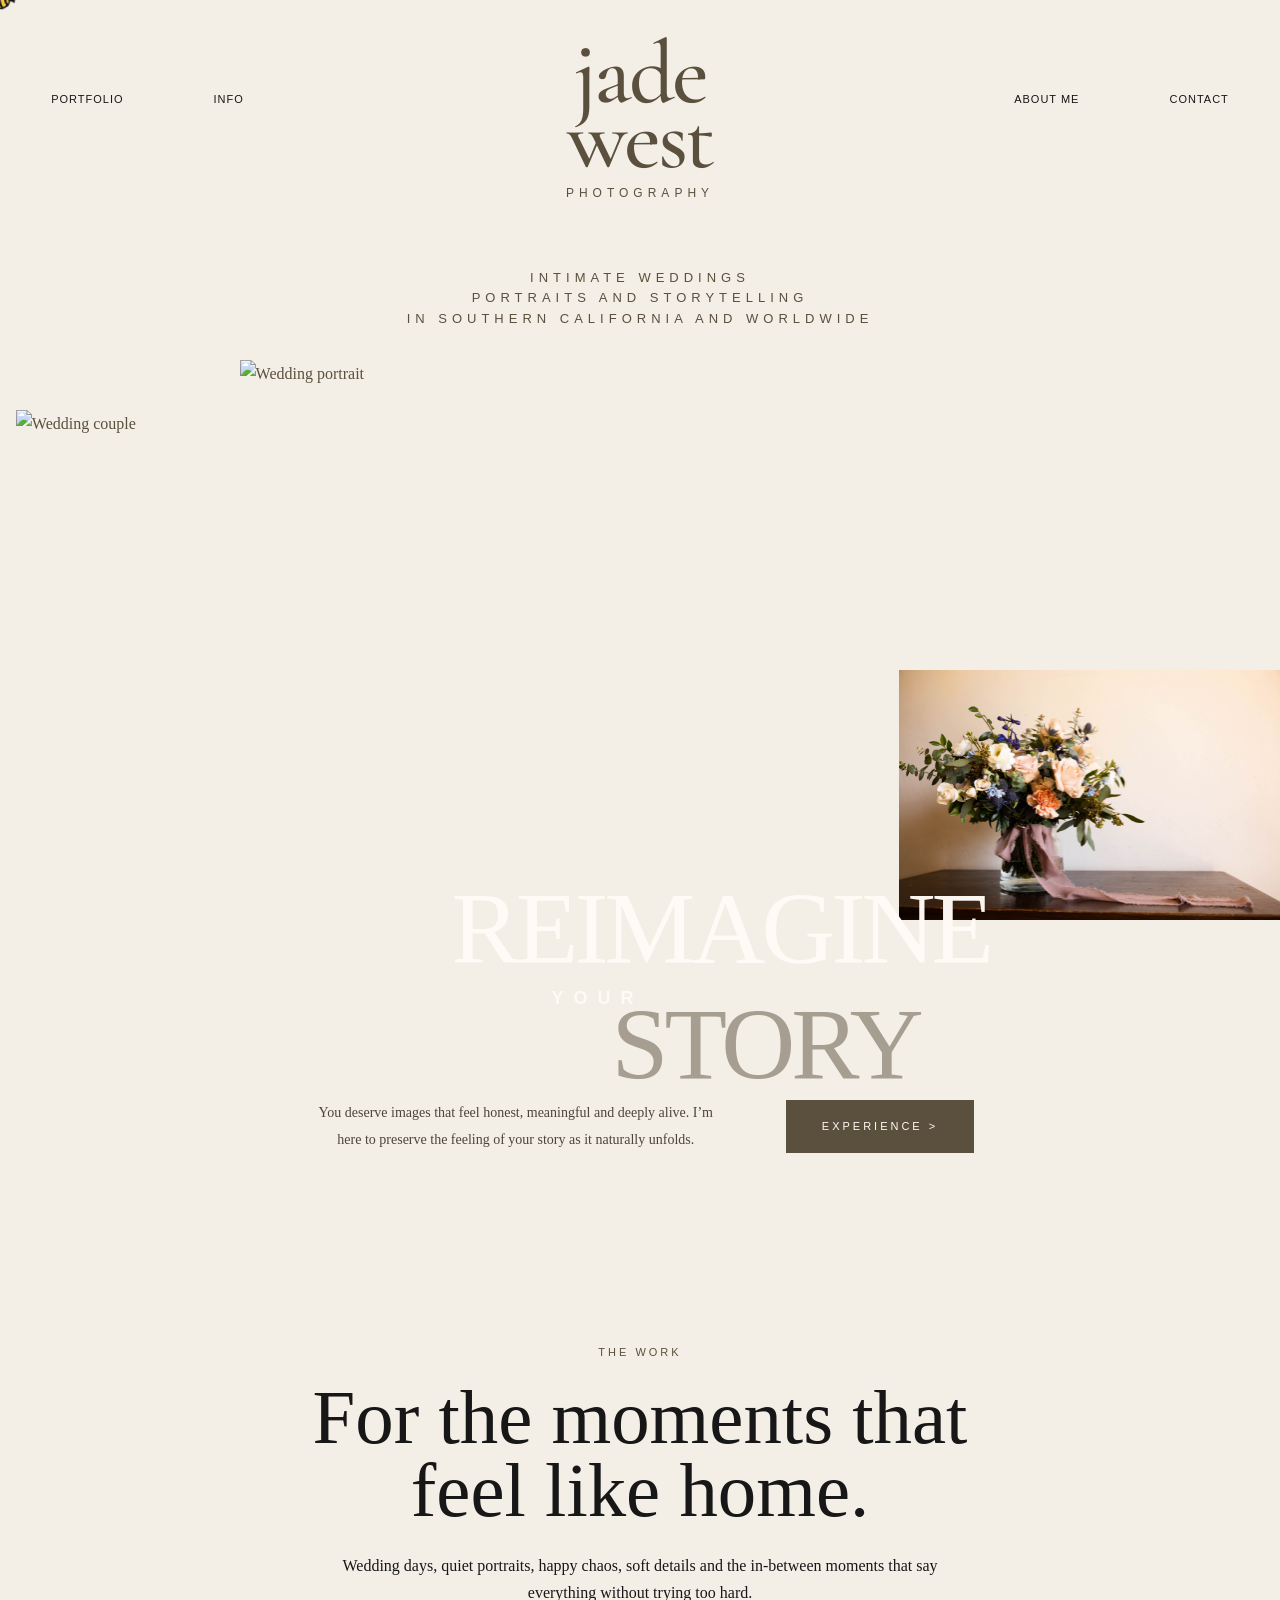
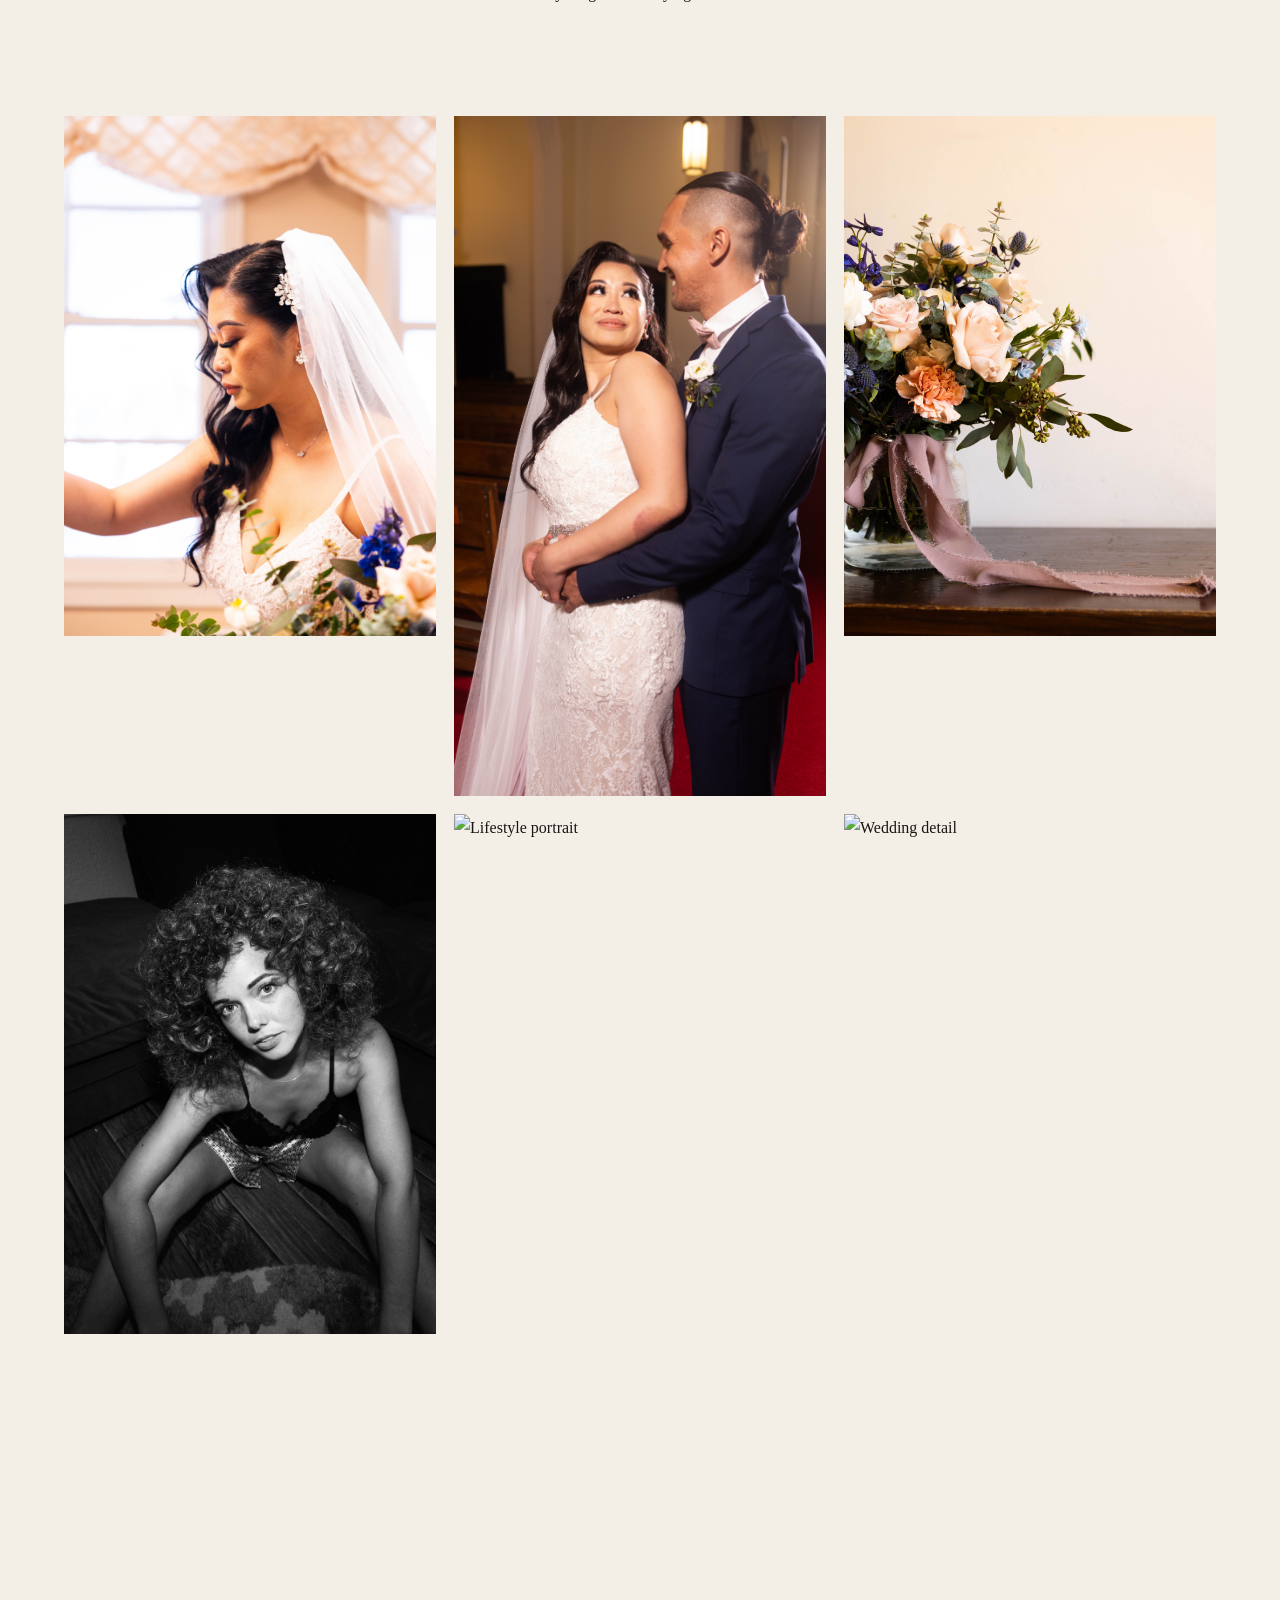
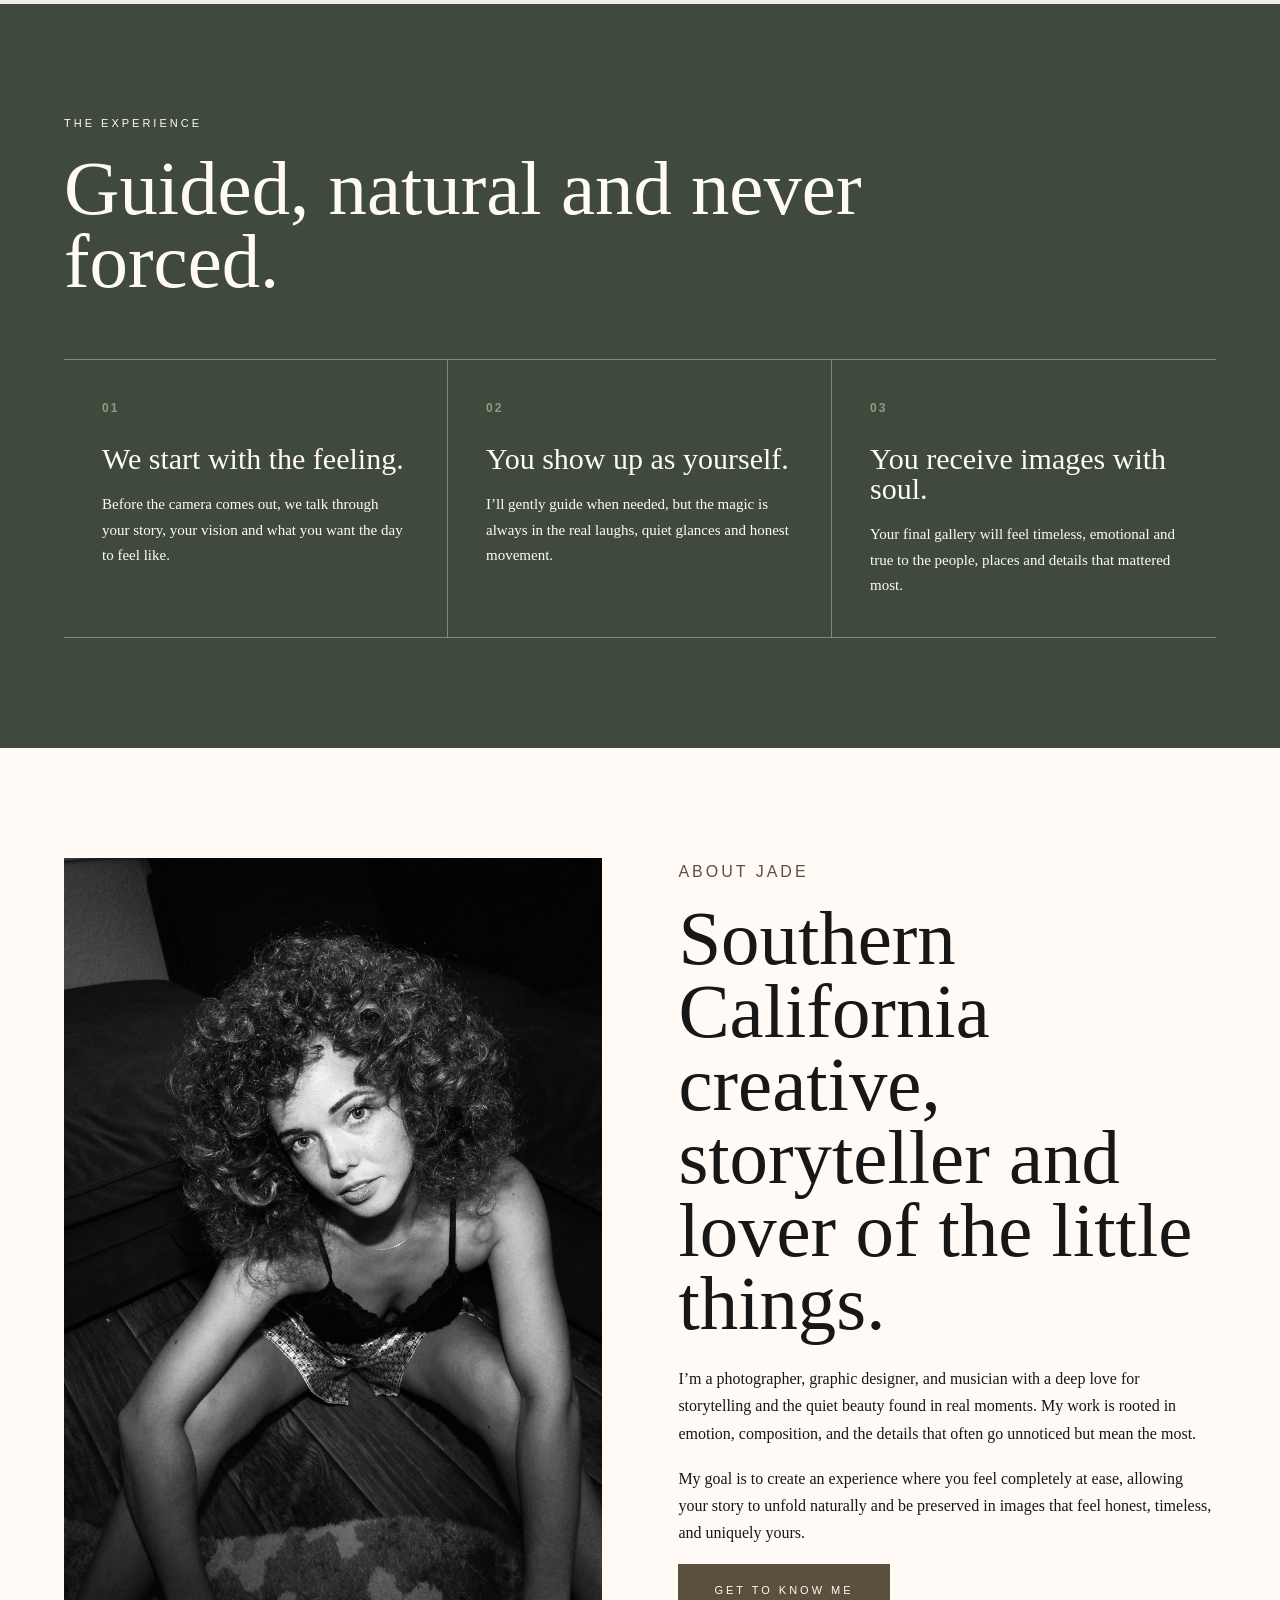
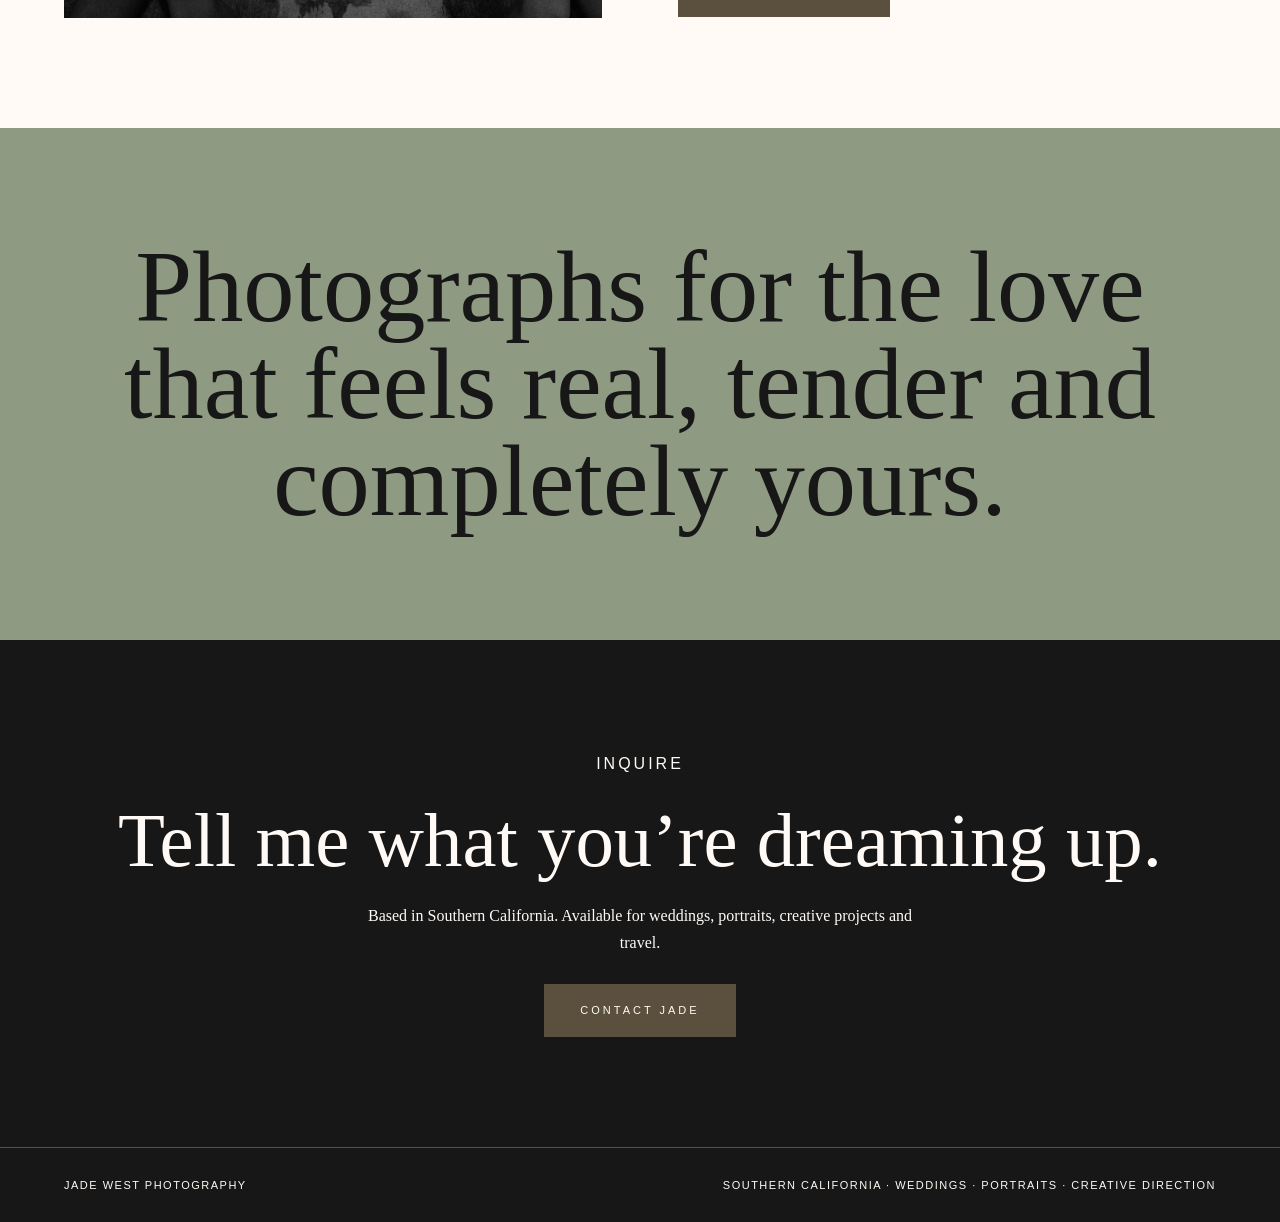
==== commit d88f0306: "Clean up homepage HTML" ====
--- a/index.html
+++ b/index.html
@@ -159,4 +159,4 @@
 
 <script src="script.js"></script>
 </body>
-</html>ƒ+</html>
--- a/style.css
+++ b/style.css
@@ -1688,7 +1688,7 @@
     grid-template-columns: repeat(2, 1fr);
   }
 
-  .portfolio-social-grid img {
+   .portfolio-social-grid img {
     height: 230px;
   }
 }
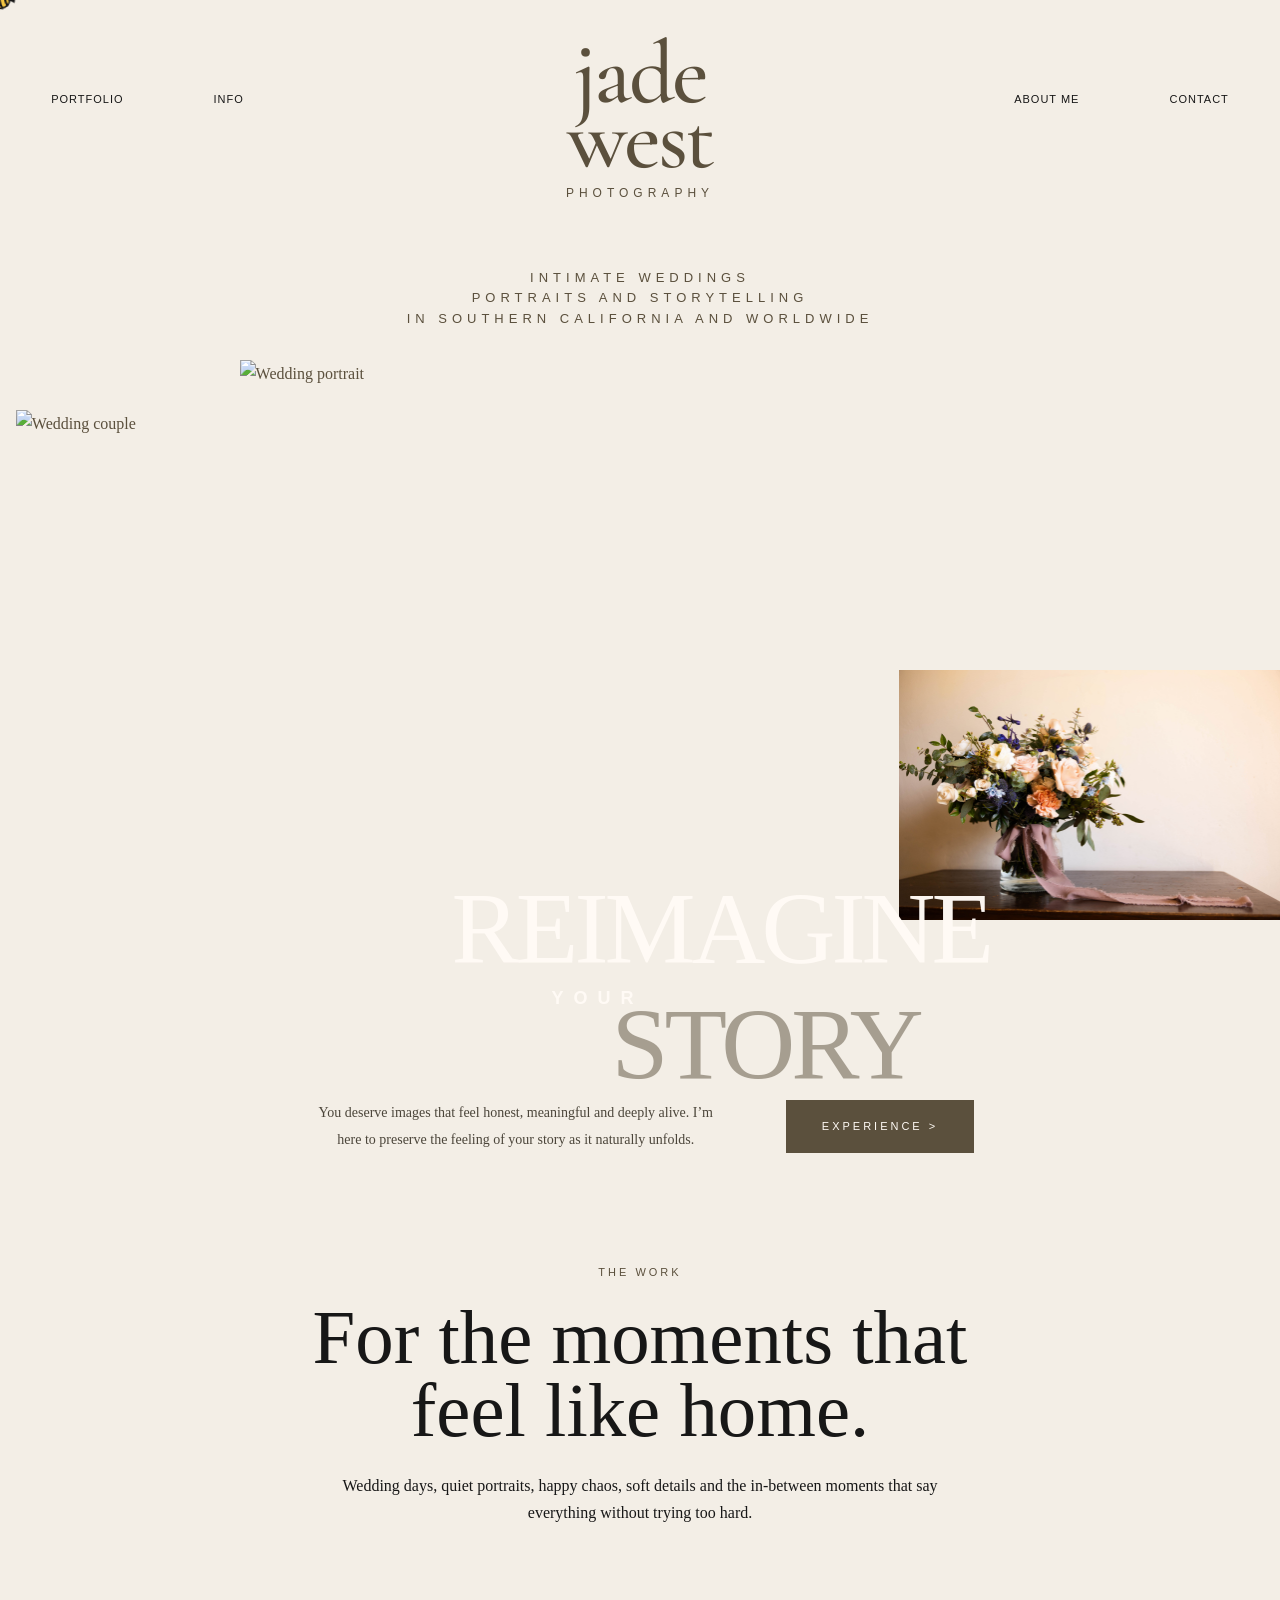
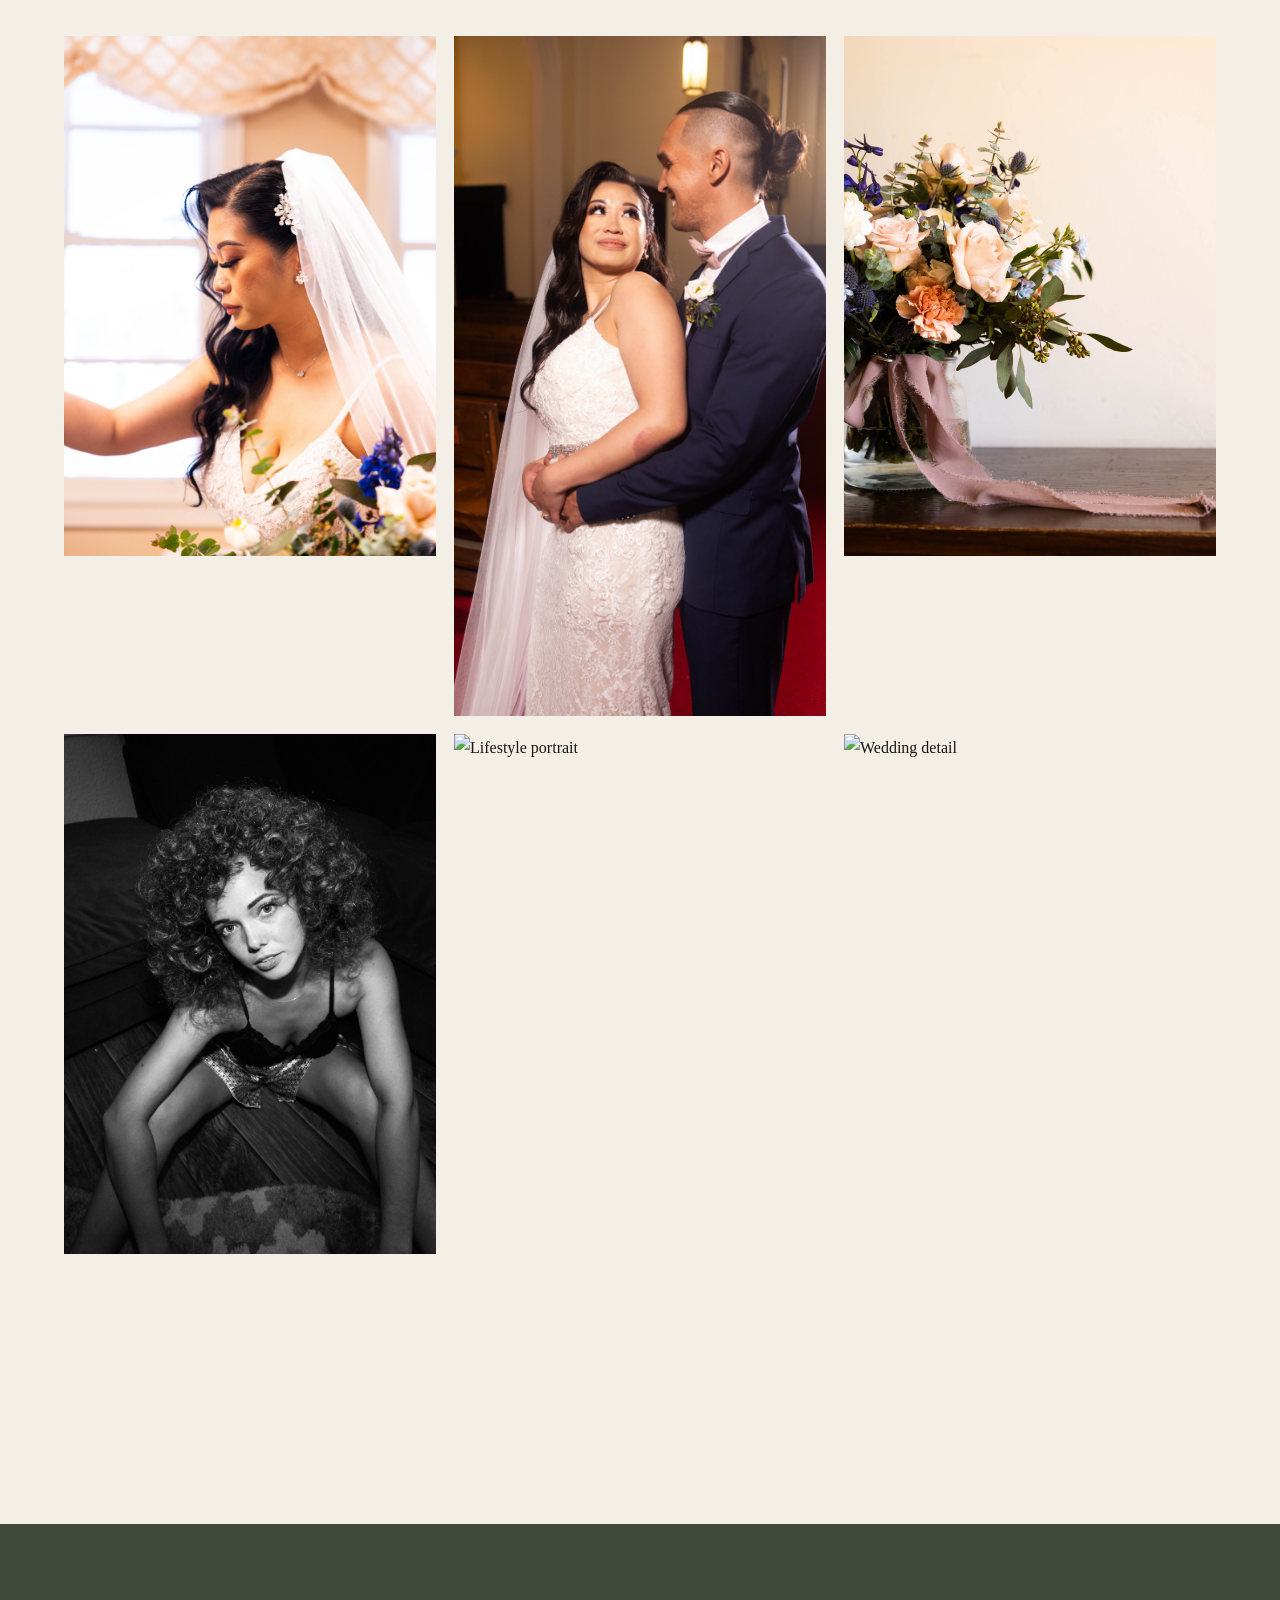
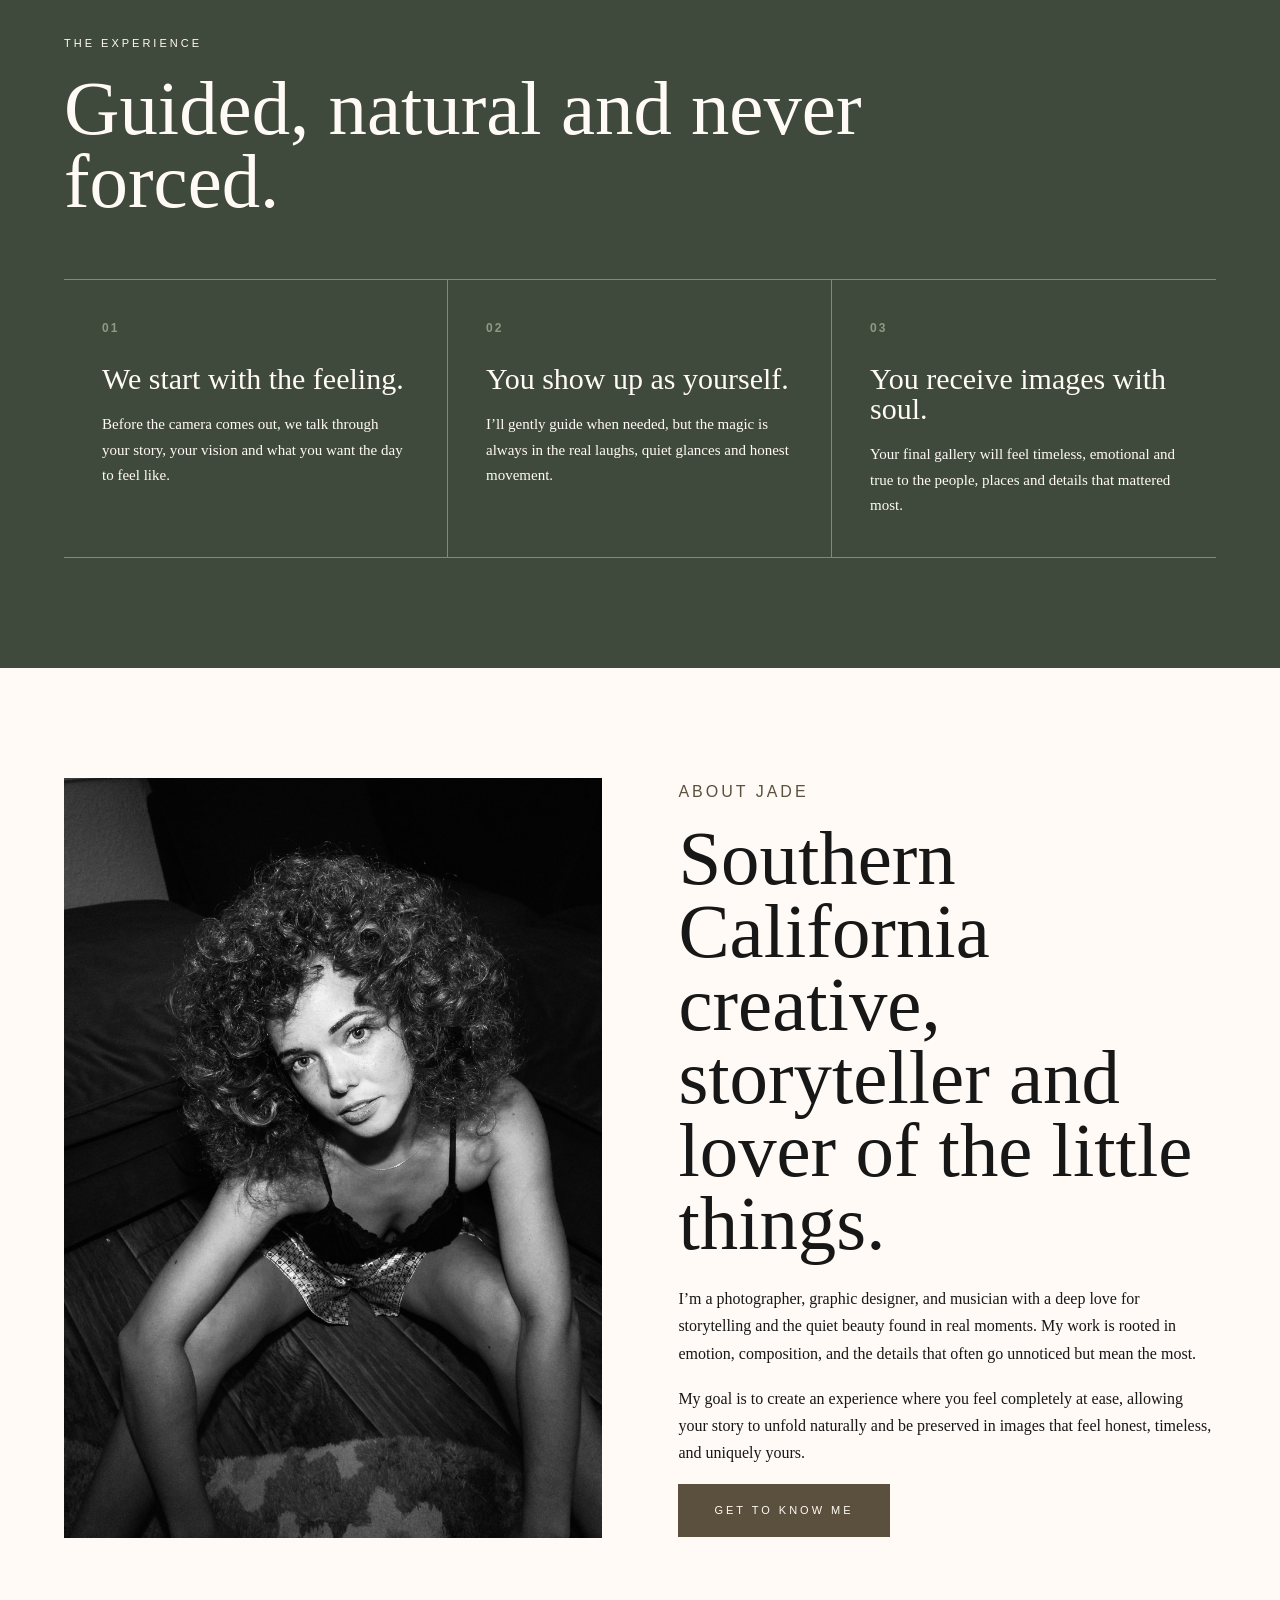
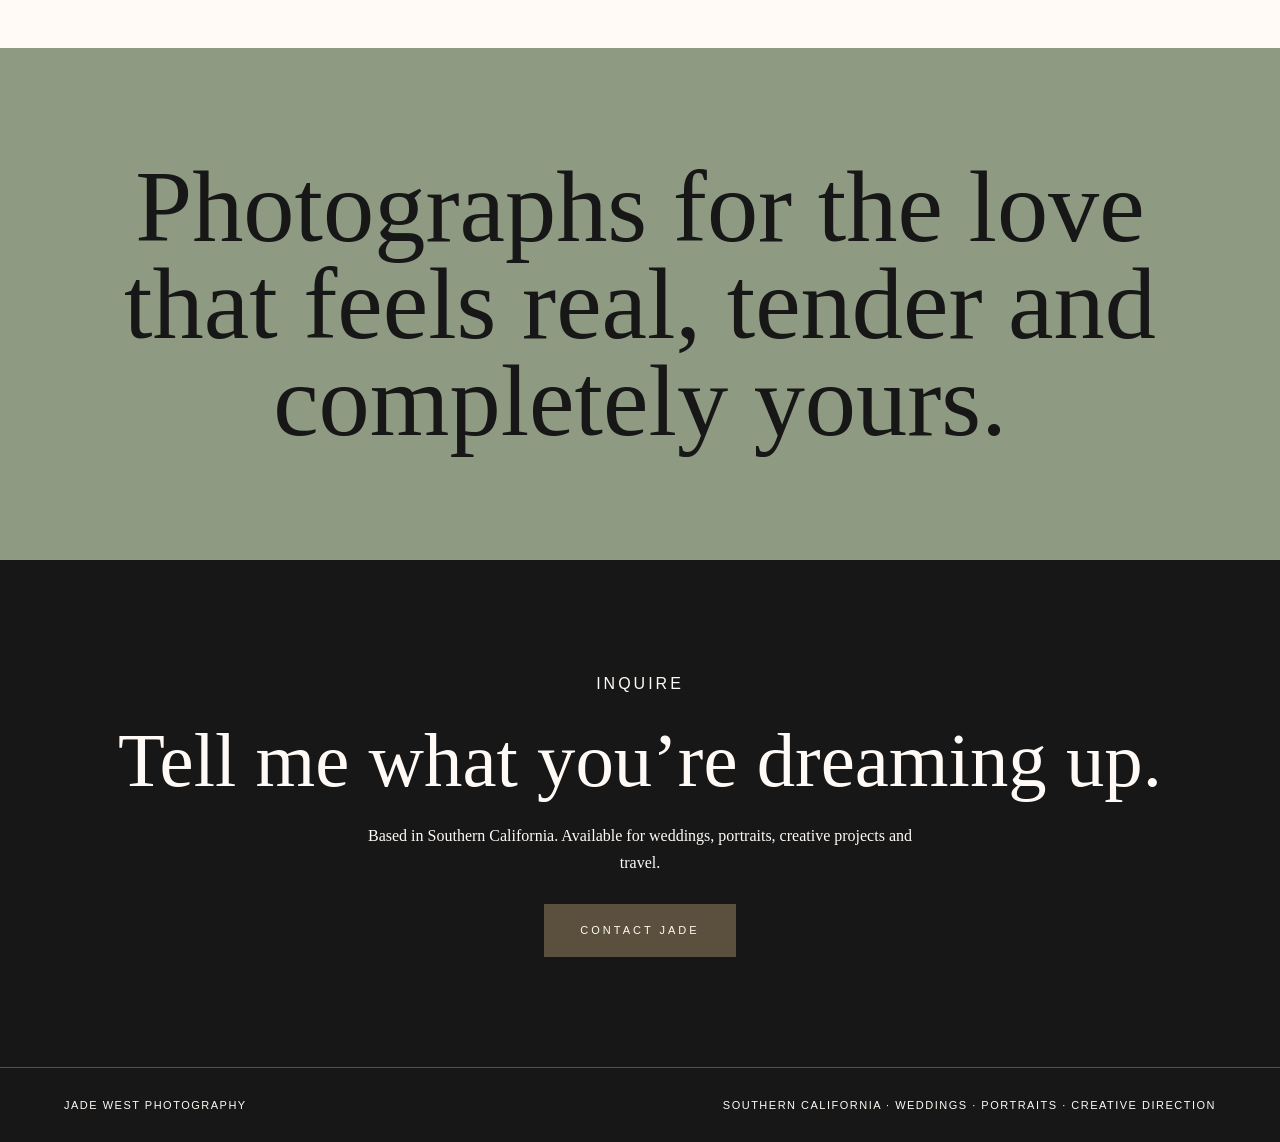
==== commit 2660a383: "Refresh homepage stylesheet cache" ====
--- a/index.html
+++ b/index.html
@@ -9,7 +9,7 @@
   <link rel="preconnect" href="https://fonts.gstatic.com" crossorigin>
   <link href="https://fonts.googleapis.com/css2?family=Cormorant+Garamond:wght@300;400;500;600&display=swap" rel="stylesheet">
 
-  <link rel="stylesheet" href="style.css" />
+  <link rel="stylesheet" href="style.css?v=20260826-hero-spacing" />
 </head>
 <body>
 
@@ -47,7 +47,15 @@
       <a href="contact.html">Contact</a>
     </div>
 
-    <button class="menu-toggle" id="menuToggle">Menu</button>
+        <button
+      class="menu-toggle"
+      id="menuToggle"
+      type="button"
+      aria-expanded="false"
+      aria-label="Open navigation menu"
+    >
+      Menu
+    </button>
   </nav>
 
   <div class="hero-label">
--- a/style.css
+++ b/style.css
@@ -138,7 +138,7 @@
   min-height: 100vh;
   background: var(--cream);
   color: var(--olive-brown);
-  padding: 42px 4vw 80px;
+  padding: 42px 4vw 40px;
   position: relative;
   overflow: hidden;
 }
@@ -365,6 +365,7 @@
   text-align: center;
   max-width: 900px;
   margin: 0 auto;
+  padding-top: 70px;
 }
 
 .portfolio-intro p:last-child {
@@ -587,6 +588,14 @@
   .hero-bottom-copy {
     flex-direction: column;
     gap: 28px;
+  }
+
+  .editorial-hero {
+    padding-bottom: 32px;
+  }
+
+  .portfolio-intro {
+    padding-top: 56px;
   }
 
   .gallery-grid,
@@ -1691,4 +1700,85 @@
    .portfolio-social-grid img {
     height: 230px;
   }
+}
+/* ==========================================
+   MOBILE NAVIGATION FIX
+========================================== */
+
+@media (max-width: 900px) {
+  .editorial-nav {
+    grid-template-columns: minmax(0, 1fr) auto;
+    align-items: start;
+  }
+
+  .editorial-logo {
+    grid-column: 1;
+    grid-row: 1;
+    justify-self: start;
+  }
+
+  .menu-toggle {
+    display: block;
+    grid-column: 2;
+    grid-row: 1;
+    align-self: start;
+    margin-top: 8px;
+    position: relative;
+    z-index: 10;
+  }
+
+  .nav-left,
+  .nav-right {
+    display: none;
+    grid-column: 1 / -1;
+    width: 100%;
+    flex-direction: column;
+    align-items: center;
+    gap: 0;
+    padding: 0;
+    background: var(--cream);
+  }
+
+  .nav-left {
+    grid-row: 2;
+    margin-top: 28px;
+  }
+
+  .nav-right {
+    grid-row: 3;
+  }
+
+  .nav-left.active,
+  .nav-right.active {
+    display: flex;
+  }
+
+  .nav-left a,
+  .nav-right a {
+    display: block;
+    width: 100%;
+    padding: 16px 0;
+    text-align: center;
+    border-top: 1px solid rgba(91, 80, 61, 0.22);
+  }
+
+  .nav-right a:last-child {
+    border-bottom: 1px solid rgba(91, 80, 61, 0.22);
+  }
+}
+@media (max-width: 900px) {
+  .editorial-nav {
+    grid-template-columns: 1fr;
+  }
+
+  .editorial-logo {
+    justify-self: center;
+  }
+
+  .menu-toggle {
+    position: absolute;
+    top: 8px;
+    right: 0;
+    margin-top: 0;
+  }
 }
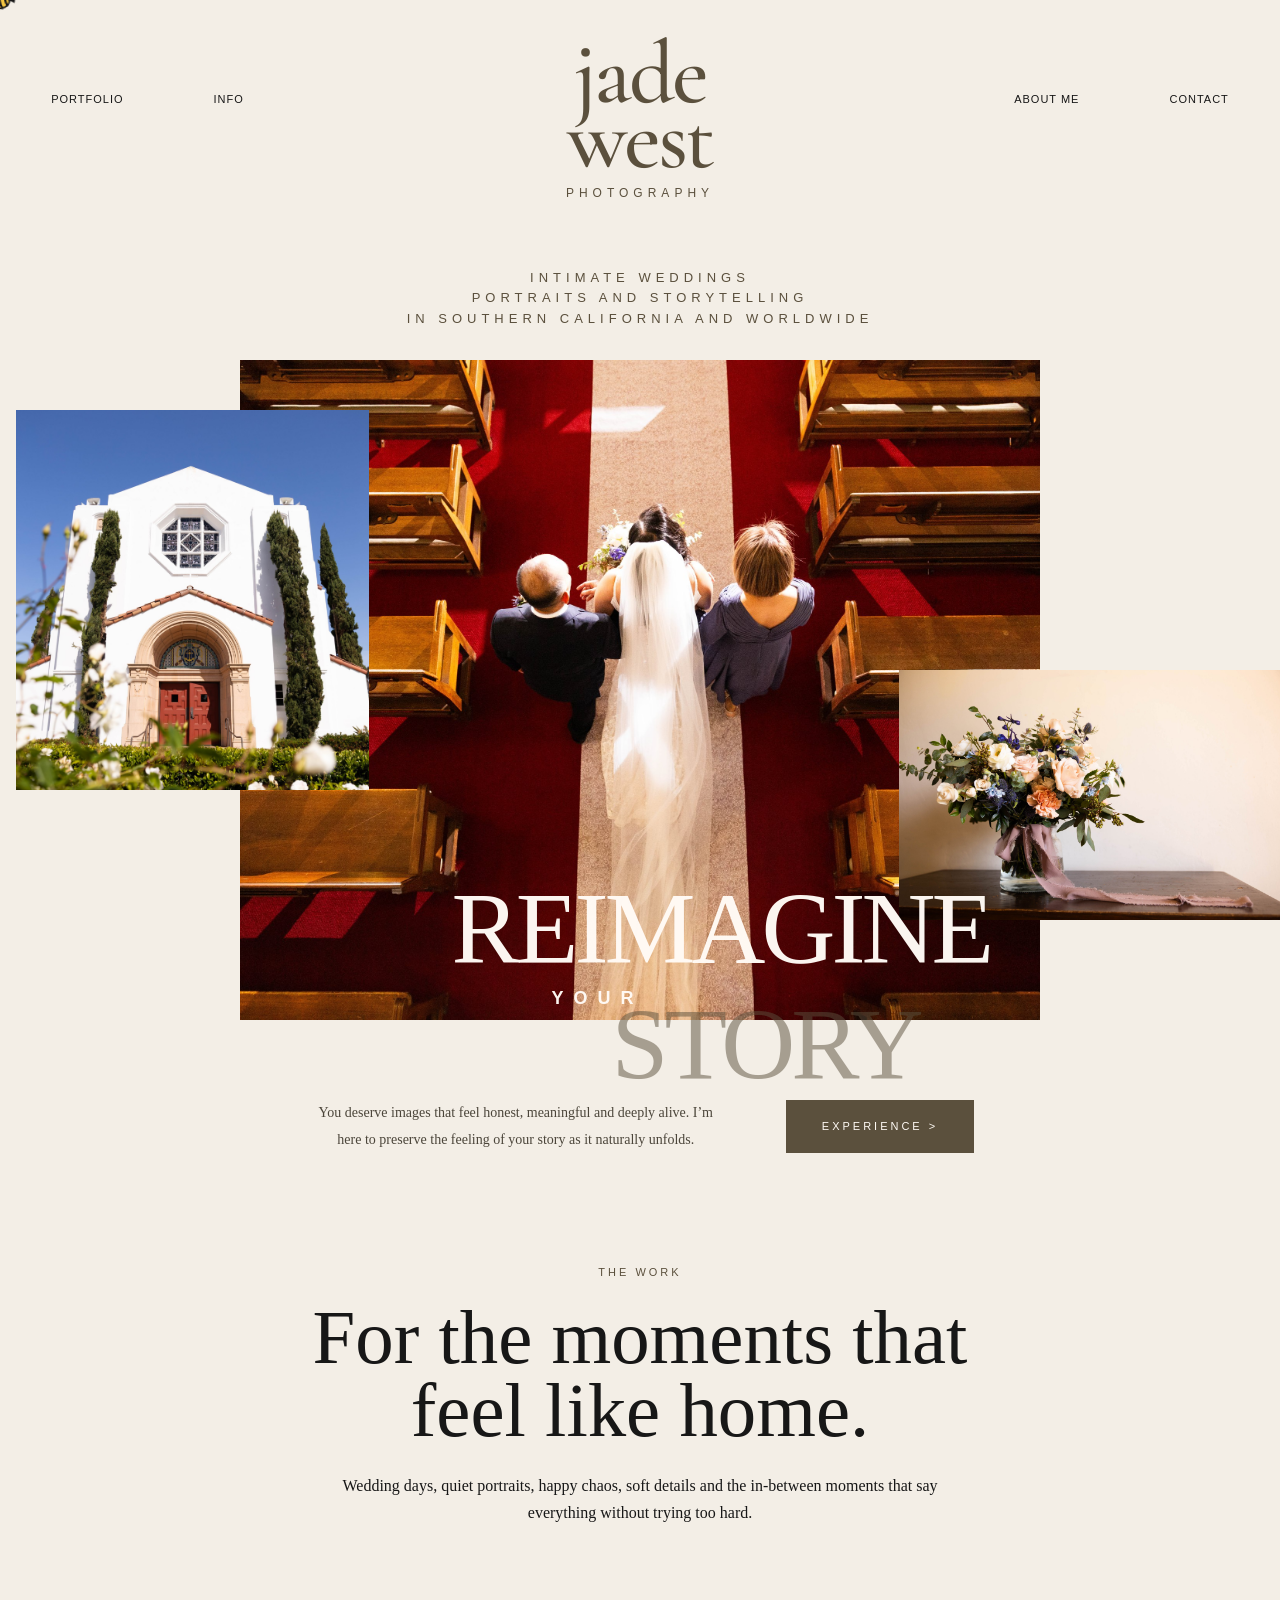
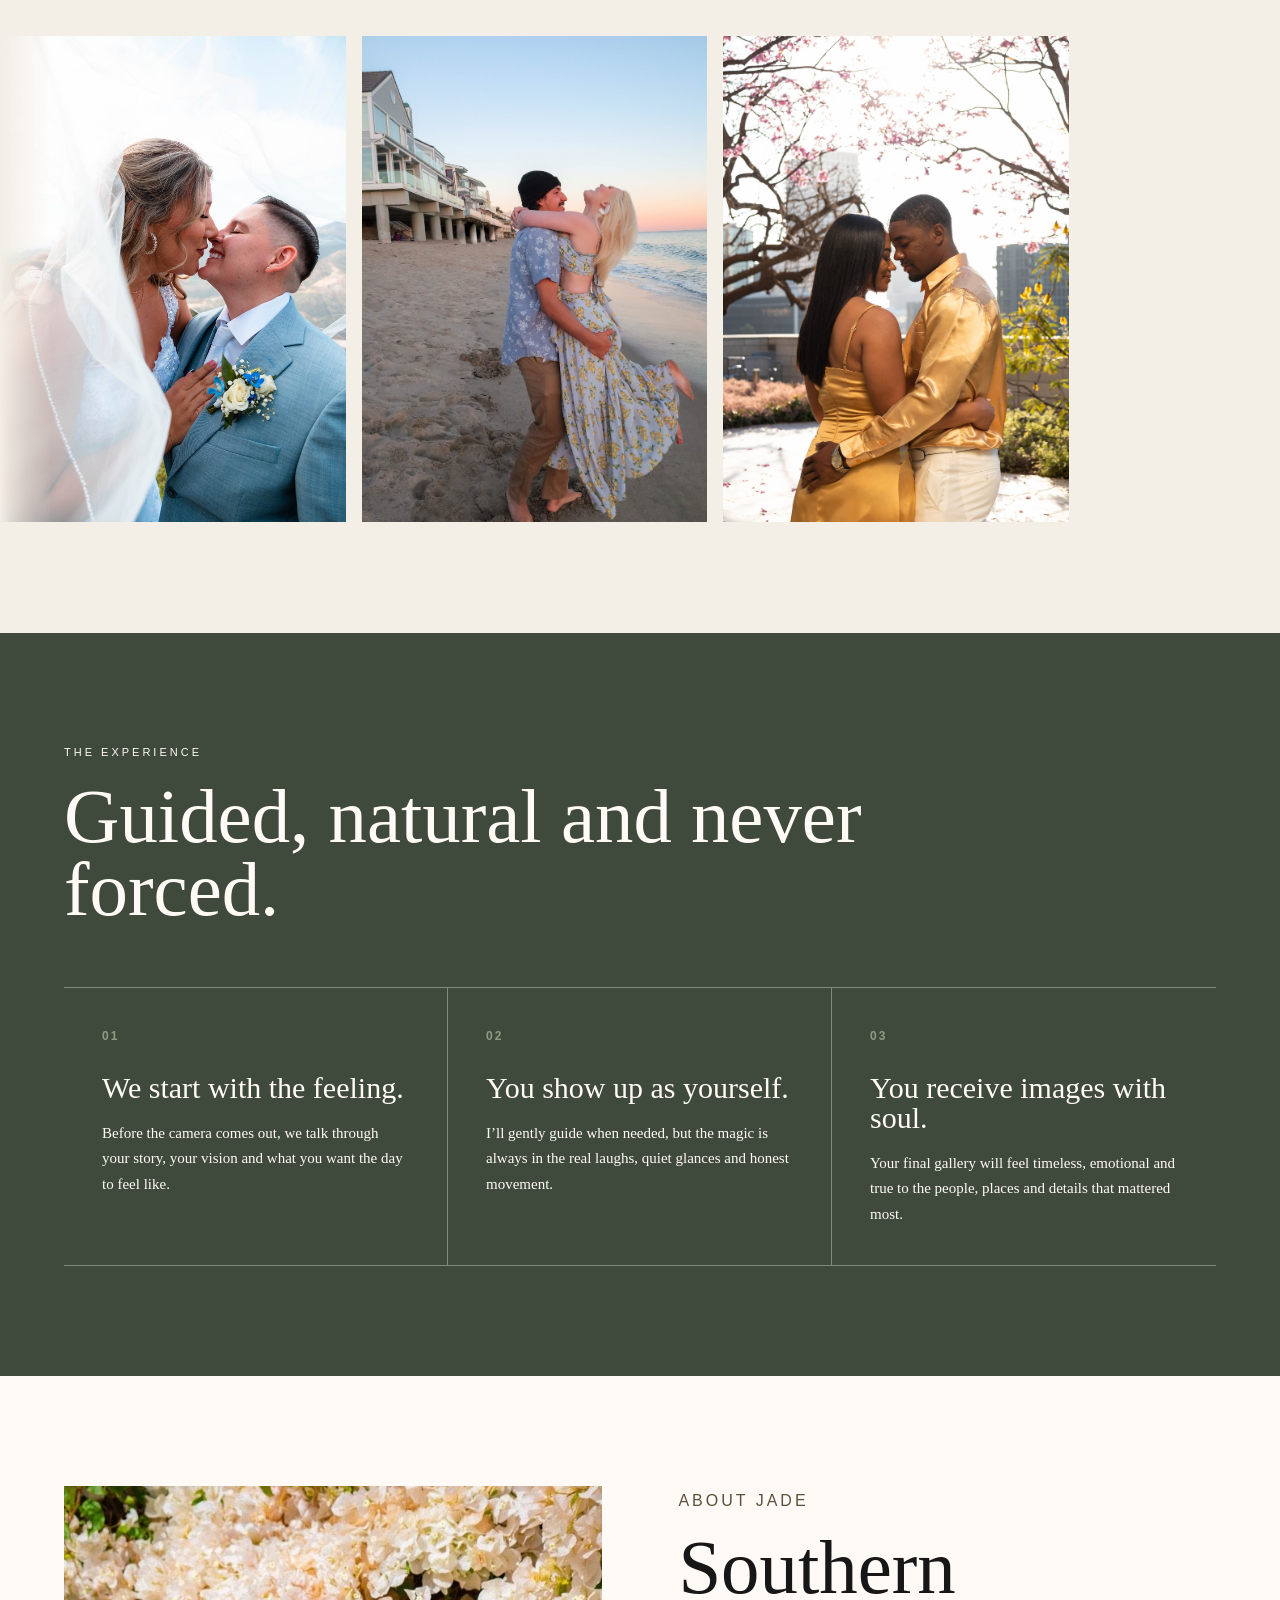
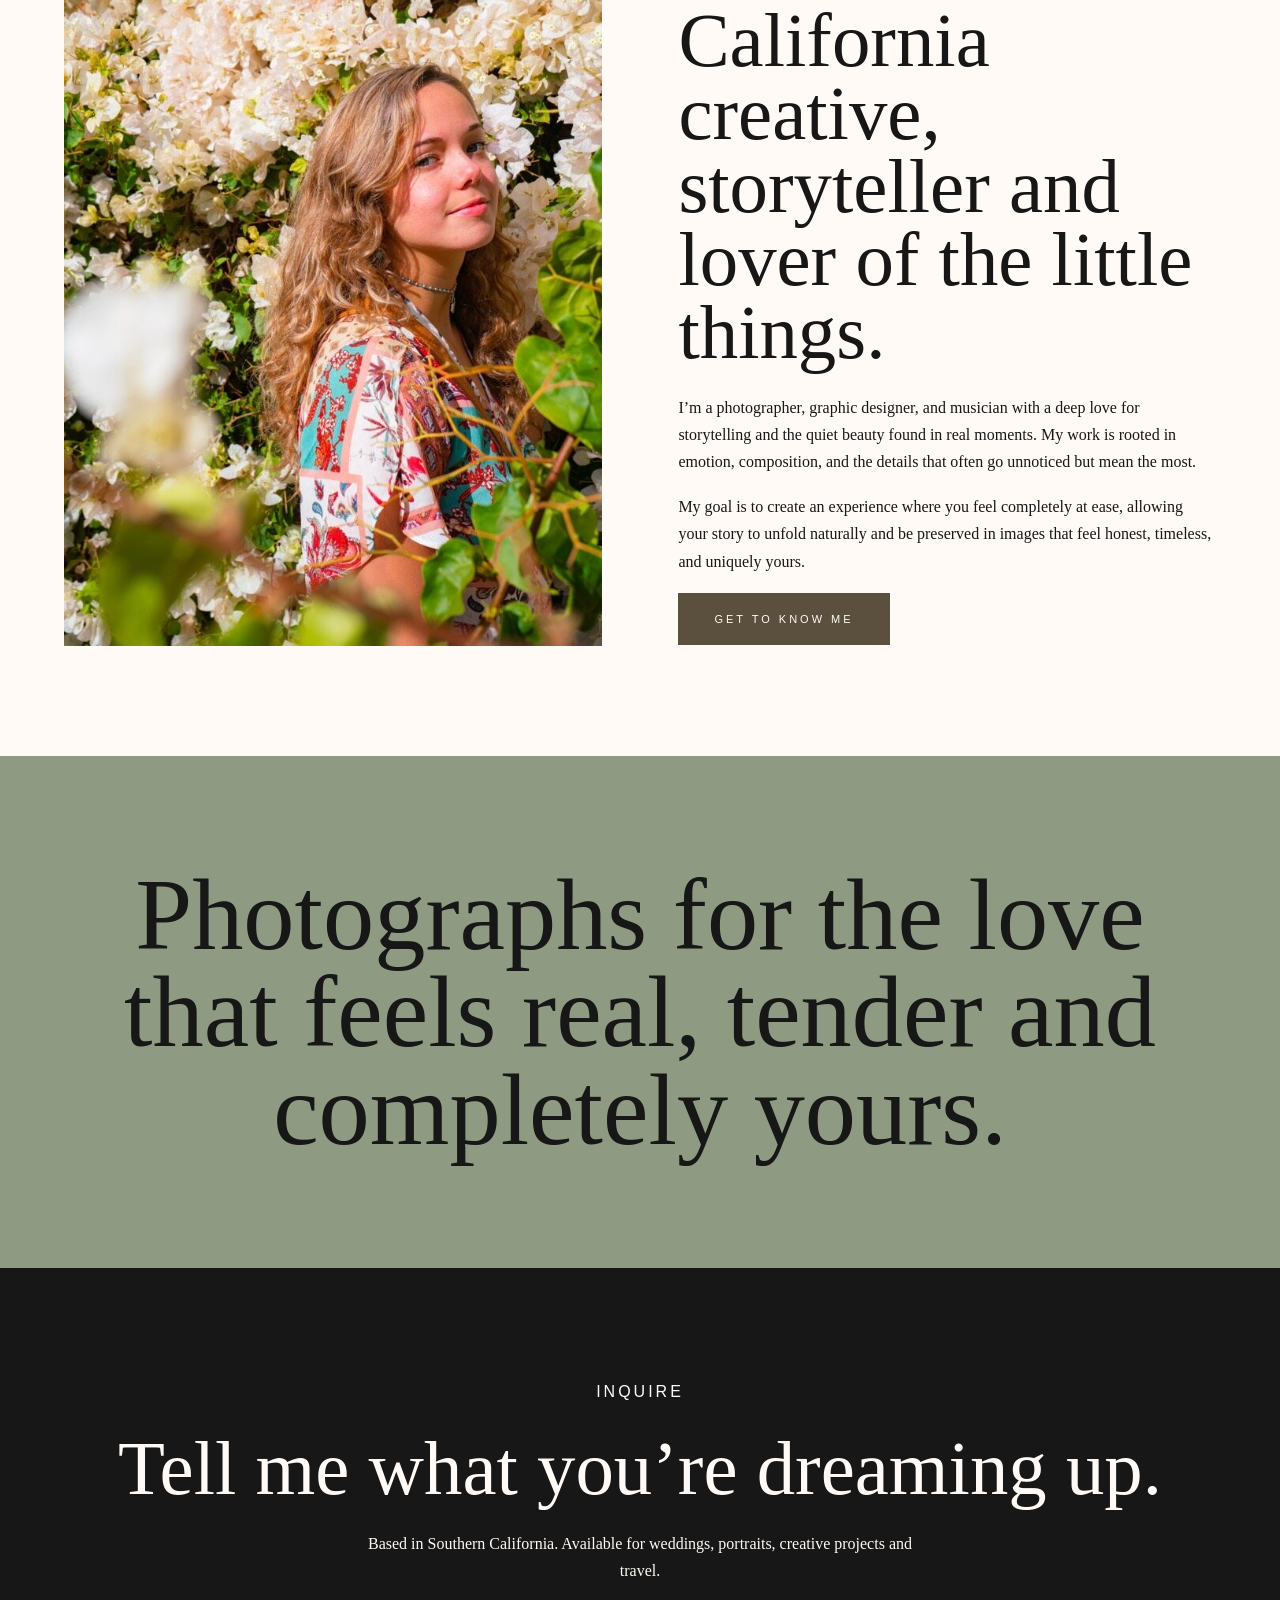
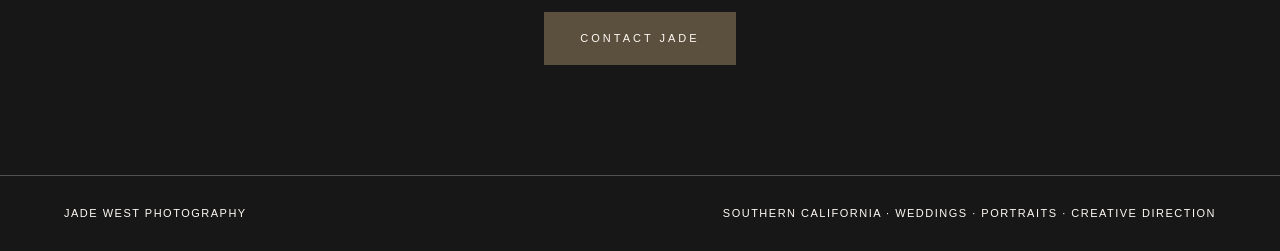
==== commit 9169258d: "Add portfolio carousel and new homepage portrait" ====
--- a/index.html
+++ b/index.html
@@ -9,7 +9,7 @@
   <link rel="preconnect" href="https://fonts.gstatic.com" crossorigin>
   <link href="https://fonts.googleapis.com/css2?family=Cormorant+Garamond:wght@300;400;500;600&display=swap" rel="stylesheet">
 
-  <link rel="stylesheet" href="style.css?v=20260826-hero-spacing" />
+  <link rel="stylesheet" href="style.css?v=20260903d" />
 </head>
 <body>
 
@@ -94,13 +94,65 @@
     </p>
   </section>
 
-  <section class="gallery-grid">
-    <img src="images/IMG_0090.jpg" alt="Wedding ceremony">
-    <img src="images/IMG_0634.jpg" alt="Couple portrait">
-    <img src="images/IMG_0007.jpg" alt="Portrait session">
-    <img src="images/IMG_6994_Original.jpg" alt="Editorial portrait">
-    <img src="images/IMG_9978.jpg" alt="Lifestyle portrait">
-    <img src="images/IMG_0329.jpg" alt="Wedding detail">
+  <section class="home-work-carousel" role="region" aria-label="Portfolio gallery highlights">
+    <div class="home-work-track">
+      <div class="home-work-set">
+        <img src="images/wedding-blue-1264.jpg" alt="Wedding couple smiling beneath the bride's veil" loading="lazy" decoding="async">
+        <img src="images/23-02-2021-01-34-13.jpg" alt="Couple together during a warm desert and beach session" loading="lazy" decoding="async">
+        <img src="images/IMG_0960.jpg" alt="Couple embracing in a downtown architectural setting" loading="lazy" decoding="async">
+        <img src="images/IMG_1801.jpg" alt="Couple laughing together during a vineyard proposal" loading="lazy" decoding="async">
+        <img src="images/IMG_2268.jpg" alt="Older couple embracing together at home" loading="lazy" decoding="async">
+        <img src="images/IMG_3719-Enhanced-NR.jpg" alt="Couple in white together by the ocean at sunset" loading="lazy" decoding="async">
+        <img src="images/IMG_4199.jpg" alt="Expecting couple celebrating together at their baby shower" loading="lazy" decoding="async">
+        <img src="images/IMG_7892.jpg" alt="Couple celebrating together beside an autumn lake" loading="lazy" decoding="async">
+        <img src="images/DSCF0117_Original.jpg" alt="Couple together at a lively evening celebration" loading="lazy" decoding="async">
+        <img src="images/couples-blossoms-0263.jpg" alt="Couple embracing beneath blooming cherry trees" loading="lazy" decoding="async">
+        <img src="images/couples-lakeside-4330.jpg" alt="Couple kissing beneath a lakeside tree" loading="lazy" decoding="async">
+        <img src="images/DSC05342(1).jpg" alt="Young woman in a flower field" loading="lazy" decoding="async">
+        <img src="images/IMG_0034(1).jpg" alt="Twin brothers together during a desert portrait session" loading="lazy" decoding="async">
+        <img src="images/IMG_0958(1).jpg" alt="Portrait of a man in a Thrasher hat" loading="lazy" decoding="async">
+        <img src="images/D30FE918-A871-4985-9D8A-72E36EDED4D3.jpg" alt="Graduate tossing her cap during a joyful campus session" loading="lazy" decoding="async">
+        <img src="images/IMG_0530.jpg" alt="Graduate celebrating in a white dress and blue stole" loading="lazy" decoding="async">
+        <img src="images/IMG_1274.jpg" alt="Graduate celebrating in red and black regalia" loading="lazy" decoding="async">
+        <img src="images/IMG_5714.jpg" alt="Graduate smiling during a sunlit campus session" loading="lazy" decoding="async">
+        <img src="images/IMG_8061.jpg" alt="Graduate tossing her cap beside a campus fountain" loading="lazy" decoding="async">
+        <img src="images/grad-into-next-9353.jpg" alt="Graduate framed by lavender flowers" loading="lazy" decoding="async">
+        <img src="images/grad-shoreline-8946.jpg" alt="Graduate celebrating beneath a beach pier" loading="lazy" decoding="async">
+        <img src="images/grad-class-2023-3466.jpg" alt="Graduate celebrating in front of a Class of 2023 backdrop" loading="lazy" decoding="async">
+        <img src="images/event-exo-dive-7594.jpg" alt="EXO Dive team member standing outside the grand opening" loading="lazy" decoding="async">
+        <img src="images/event-baby-in-bloom-1919.jpg" alt="Expectant mother celebrating at a Baby in Bloom shower" loading="lazy" decoding="async">
+        <img src="images/event-mirror-engagement-6112.jpg" alt="Engaged couple kissing in a mirror at their party" loading="lazy" decoding="async">
+        <img src="images/event-veiled-joy-9795.jpg" alt="Bride-to-be looking up with her veil beside her" loading="lazy" decoding="async">
+      </div>
+      <div class="home-work-set" aria-hidden="true">
+        <img src="images/wedding-blue-1264.jpg" alt="" loading="lazy" decoding="async">
+        <img src="images/23-02-2021-01-34-13.jpg" alt="" loading="lazy" decoding="async">
+        <img src="images/IMG_0960.jpg" alt="" loading="lazy" decoding="async">
+        <img src="images/IMG_1801.jpg" alt="" loading="lazy" decoding="async">
+        <img src="images/IMG_2268.jpg" alt="" loading="lazy" decoding="async">
+        <img src="images/IMG_3719-Enhanced-NR.jpg" alt="" loading="lazy" decoding="async">
+        <img src="images/IMG_4199.jpg" alt="" loading="lazy" decoding="async">
+        <img src="images/IMG_7892.jpg" alt="" loading="lazy" decoding="async">
+        <img src="images/DSCF0117_Original.jpg" alt="" loading="lazy" decoding="async">
+        <img src="images/couples-blossoms-0263.jpg" alt="" loading="lazy" decoding="async">
+        <img src="images/couples-lakeside-4330.jpg" alt="" loading="lazy" decoding="async">
+        <img src="images/DSC05342(1).jpg" alt="" loading="lazy" decoding="async">
+        <img src="images/IMG_0034(1).jpg" alt="" loading="lazy" decoding="async">
+        <img src="images/IMG_0958(1).jpg" alt="" loading="lazy" decoding="async">
+        <img src="images/D30FE918-A871-4985-9D8A-72E36EDED4D3.jpg" alt="" loading="lazy" decoding="async">
+        <img src="images/IMG_0530.jpg" alt="" loading="lazy" decoding="async">
+        <img src="images/IMG_1274.jpg" alt="" loading="lazy" decoding="async">
+        <img src="images/IMG_5714.jpg" alt="" loading="lazy" decoding="async">
+        <img src="images/IMG_8061.jpg" alt="" loading="lazy" decoding="async">
+        <img src="images/grad-into-next-9353.jpg" alt="" loading="lazy" decoding="async">
+        <img src="images/grad-shoreline-8946.jpg" alt="" loading="lazy" decoding="async">
+        <img src="images/grad-class-2023-3466.jpg" alt="" loading="lazy" decoding="async">
+        <img src="images/event-exo-dive-7594.jpg" alt="" loading="lazy" decoding="async">
+        <img src="images/event-baby-in-bloom-1919.jpg" alt="" loading="lazy" decoding="async">
+        <img src="images/event-mirror-engagement-6112.jpg" alt="" loading="lazy" decoding="async">
+        <img src="images/event-veiled-joy-9795.jpg" alt="" loading="lazy" decoding="async">
+      </div>
+    </div>
   </section>
 
   <section class="experience-section">
@@ -129,7 +181,7 @@
   </section>
 
   <section class="about-section">
-    <img src="images/IMG_6994_Original.jpg" alt="Portrait of Jade West">
+    <img src="images/homepage-about-jade.jpg" alt="Portrait of Jade West among white flowers">
 
     <div class="about-copy">
       <p class="eyebrow">About Jade</p>
@@ -167,4 +219,4 @@
 
 <script src="script.js"></script>
 </body>
-</html>+</html>
--- a/style.css
+++ b/style.css
@@ -375,23 +375,46 @@
 }
 
 /* ==========================================
-   GALLERY GRID
+   HOME PORTFOLIO CAROUSEL
 ========================================== */
 
-.gallery-grid {
-  padding: 0 5vw 110px;
-  display: grid;
-  grid-template-columns: repeat(3, 1fr);
-  gap: 18px;
-}
-
-.gallery-grid img {
-  height: 520px;
-}
-
-.gallery-grid img:nth-child(2),
-.gallery-grid img:nth-child(5) {
-  height: 680px;
+.home-work-carousel {
+  width: 100%;
+  padding-bottom: 110px;
+  overflow: hidden;
+  -webkit-mask-image: linear-gradient(to right, transparent, #000 4%, #000 96%, transparent);
+  mask-image: linear-gradient(to right, transparent, #000 4%, #000 96%, transparent);
+}
+
+.home-work-track {
+  display: flex;
+  width: max-content;
+  animation: home-work-scroll 112s linear infinite;
+  will-change: transform;
+}
+
+.home-work-set {
+  display: flex;
+  flex: 0 0 auto;
+  gap: 16px;
+  padding-right: 16px;
+}
+
+.home-work-set img {
+  flex: 0 0 auto;
+  width: clamp(240px, 27vw, 380px);
+  height: clamp(340px, 38vw, 520px);
+  object-fit: cover;
+}
+
+.home-work-carousel:hover .home-work-track {
+  animation-play-state: paused;
+}
+
+@keyframes home-work-scroll {
+  to {
+    transform: translateX(-50%);
+  }
 }
 
 /* ==========================================
@@ -598,17 +621,27 @@
     padding-top: 56px;
   }
 
-  .gallery-grid,
   .experience-cards,
   .about-section {
     grid-template-columns: 1fr;
   }
 
-  .gallery-grid img,
-  .gallery-grid img:nth-child(2),
-  .gallery-grid img:nth-child(5),
   .about-section img {
     height: 520px;
+  }
+
+  .home-work-carousel {
+    padding-bottom: 80px;
+  }
+
+  .home-work-set {
+    gap: 10px;
+    padding-right: 10px;
+  }
+
+  .home-work-set img {
+    width: 220px;
+    height: 320px;
   }
 
   .experience-cards div {
@@ -1651,6 +1684,48 @@
   height: 680px;
 }
 
+.portfolio-back-to-top {
+  display: inline-flex;
+  align-items: center;
+  justify-content: center;
+  margin-top: 60px;
+  border: 1px solid rgba(91, 80, 61, 0.55);
+  padding: 14px 24px;
+  font-family: Arial, Helvetica, sans-serif;
+  text-transform: uppercase;
+  letter-spacing: 2px;
+  font-size: 11px;
+  color: var(--olive-brown);
+  transition: background-color 0.25s ease, color 0.25s ease;
+}
+
+.portfolio-back-to-top::after {
+  content: "↑";
+  margin-left: 10px;
+  font-size: 14px;
+  line-height: 1;
+}
+
+.portfolio-back-to-top:hover {
+  background: var(--olive-brown);
+  color: var(--warm-white);
+}
+
+.portfolio-gallery-block.dark .portfolio-back-to-top {
+  border-color: rgba(255, 250, 245, 0.65);
+  color: var(--warm-white);
+}
+
+.portfolio-gallery-block.dark .portfolio-back-to-top:hover {
+  background: var(--warm-white);
+  color: var(--deep-sage);
+}
+
+.portfolio-back-to-top:focus-visible {
+  outline: 2px solid currentColor;
+  outline-offset: 4px;
+}
+
 .portfolio-instagram-section {
   padding: 110px 5vw;
   background: var(--warm-white);
@@ -1665,14 +1740,43 @@
   margin-bottom: 50px;
 }
 
-.portfolio-social-grid {
-  display: grid;
-  grid-template-columns: repeat(6, 1fr);
+.portfolio-social-carousel {
+  width: calc(100% + 10vw);
+  margin-left: -5vw;
+  overflow: hidden;
+  -webkit-mask-image: linear-gradient(to right, transparent, #000 4%, #000 96%, transparent);
+  mask-image: linear-gradient(to right, transparent, #000 4%, #000 96%, transparent);
+}
+
+.portfolio-social-track {
+  display: flex;
+  width: max-content;
+  animation: portfolio-social-scroll 80s linear infinite;
+  will-change: transform;
+}
+
+.portfolio-social-set {
+  display: flex;
+  flex: 0 0 auto;
   gap: 14px;
-}
-
-.portfolio-social-grid img {
-  height: 260px;
+  padding-right: 14px;
+}
+
+.portfolio-social-set img {
+  flex: 0 0 auto;
+  width: clamp(220px, 24vw, 320px);
+  height: clamp(320px, 34vw, 430px);
+  object-fit: cover;
+}
+
+.portfolio-social-carousel:hover .portfolio-social-track {
+  animation-play-state: paused;
+}
+
+@keyframes portfolio-social-scroll {
+  to {
+    transform: translateX(-50%);
+  }
 }
 
 @media (max-width: 900px) {
@@ -1693,12 +1797,38 @@
     height: 520px;
   }
 
-  .portfolio-social-grid {
-    grid-template-columns: repeat(2, 1fr);
-  }
-
-   .portfolio-social-grid img {
-    height: 230px;
+  .portfolio-social-set {
+    gap: 10px;
+    padding-right: 10px;
+  }
+
+  .portfolio-social-set img {
+    width: 220px;
+    height: 320px;
+  }
+}
+
+@media (prefers-reduced-motion: reduce) {
+  .home-work-carousel,
+  .portfolio-social-carousel {
+    overflow-x: auto;
+    -webkit-mask-image: none;
+    mask-image: none;
+  }
+
+  .home-work-track,
+  .portfolio-social-track {
+    animation: none;
+  }
+
+  .home-work-set[aria-hidden="true"],
+  .portfolio-social-set[aria-hidden="true"] {
+    display: none;
+  }
+
+  .home-work-set img,
+  .portfolio-social-set img {
+    scroll-snap-align: start;
   }
 }
 /* ==========================================
@@ -1781,4 +1911,237 @@
     right: 0;
     margin-top: 0;
   }
-}+}
+
+/* ==========================================
+   EXPANDABLE PHOTO-SHOOT STACKS
+========================================== */
+
+.portfolio-masonry {
+  align-items: start;
+}
+
+.portfolio-single,
+.shoot-stack {
+  min-width: 0;
+  margin: 0;
+}
+
+.portfolio-masonry > .portfolio-single > img,
+.portfolio-masonry .shoot-stack-frame > img,
+.portfolio-masonry > .shoot-stack-expanded-item > img {
+  width: 100%;
+  height: auto;
+  aspect-ratio: 4 / 5;
+  object-fit: cover;
+}
+
+.shoot-stack {
+  text-align: left;
+}
+
+.shoot-stack-summary {
+  display: block;
+  position: relative;
+  list-style: none;
+}
+
+.shoot-stack-summary::-webkit-details-marker {
+  display: none;
+}
+
+.shoot-stack-summary::marker {
+  content: "";
+}
+
+.shoot-stack-frame {
+  display: block;
+  position: relative;
+  isolation: isolate;
+  margin: 0;
+}
+
+.shoot-stack-frame > .shoot-stack-layer {
+  position: absolute;
+  inset: 0;
+  border: 1px solid rgba(244, 237, 222, 0.78);
+  clip-path: inset(-18px -18px 0 -18px);
+  pointer-events: none;
+  transition: transform 0.35s ease;
+}
+
+.shoot-stack-layer-back {
+  z-index: 0;
+  transform: translate(12px, -11px) rotate(-0.9deg);
+}
+
+.shoot-stack-layer-middle {
+  z-index: 1;
+  transform: translate(6px, -6px) rotate(1.1deg);
+}
+
+.shoot-stack-frame > .shoot-stack-cover {
+  position: relative;
+  z-index: 2;
+}
+
+.shoot-stack-summary:hover .shoot-stack-layer-back,
+.shoot-stack-summary:focus-visible .shoot-stack-layer-back {
+  transform: translate(15px, -14px) rotate(-1.4deg);
+}
+
+.shoot-stack-summary:hover .shoot-stack-layer-middle,
+.shoot-stack-summary:focus-visible .shoot-stack-layer-middle {
+  transform: translate(8px, -8px) rotate(1.6deg);
+}
+
+.shoot-stack-summary:focus-visible {
+  outline: none;
+}
+
+.shoot-stack-summary:focus-visible .shoot-stack-frame {
+  outline: 2px solid currentColor;
+  outline-offset: 5px;
+}
+
+.shoot-stack-overlay {
+  position: absolute;
+  inset: auto 0 0;
+  z-index: 3;
+  display: block;
+  padding: 72px 24px 22px;
+  color: var(--warm-white);
+  background: linear-gradient(to top, rgba(23, 23, 23, 0.82), rgba(23, 23, 23, 0));
+}
+
+.shoot-stack-title {
+  display: block;
+  margin-bottom: 7px;
+  font-family: "Cormorant Garamond", Georgia, serif;
+  font-size: 28px;
+  line-height: 1;
+}
+
+.shoot-stack-action {
+  display: flex;
+  align-items: center;
+  gap: 10px;
+  font-family: Arial, Helvetica, sans-serif;
+  font-size: 11px;
+  letter-spacing: 1.7px;
+  line-height: 1.4;
+  text-transform: uppercase;
+}
+
+.shoot-stack-count {
+  margin-left: auto;
+  opacity: 0.78;
+}
+
+.shoot-stack-action-open,
+.shoot-stack-gallery {
+  display: none;
+}
+
+.shoot-stack-arrow {
+  position: relative;
+  display: inline-block;
+  flex: 0 0 18px;
+  width: 18px;
+  height: 18px;
+  color: var(--warm-white);
+  transition: transform 0.3s ease;
+}
+
+.shoot-stack-arrow::before {
+  content: "";
+  position: absolute;
+  top: 8px;
+  left: 1px;
+  width: 14px;
+  height: 1px;
+  background: currentColor;
+  transform: rotate(45deg);
+  transform-origin: center;
+}
+
+.shoot-stack-arrow::after {
+  content: "";
+  position: absolute;
+  right: 1px;
+  bottom: 2px;
+  width: 6px;
+  height: 6px;
+  border-right: 1px solid currentColor;
+  border-bottom: 1px solid currentColor;
+}
+
+.shoot-stack[open] > .shoot-stack-summary {
+  min-width: 0;
+  margin: 0;
+}
+
+.shoot-stack[open] .shoot-stack-action-closed {
+  display: none;
+}
+
+.shoot-stack[open] .shoot-stack-action-open {
+  display: inline;
+}
+
+.shoot-stack[open] .shoot-stack-arrow {
+  transform: rotate(180deg);
+}
+
+.shoot-stack-expanded-item {
+  min-width: 0;
+  margin: 0;
+}
+
+.shoot-stack-expanded-item img {
+  animation: shoot-stack-reveal 0.42s ease both;
+  animation-delay: calc(var(--shoot-item-index, 0) * 18ms);
+}
+
+@keyframes shoot-stack-reveal {
+  from {
+    opacity: 0;
+    transform: translateX(-12px);
+  }
+
+  to {
+    opacity: 1;
+    transform: translateX(0);
+  }
+}
+
+@media (max-width: 620px) {
+  .shoot-stack-overlay {
+    padding: 70px 18px 18px;
+  }
+
+  .shoot-stack-title {
+    font-size: 25px;
+  }
+
+  .shoot-stack-action {
+    gap: 7px 9px;
+    font-size: 10px;
+    letter-spacing: 1.35px;
+  }
+
+  .shoot-stack-count {
+    margin-left: 0;
+  }
+}
+
+@media (prefers-reduced-motion: reduce) {
+  .shoot-stack-frame > .shoot-stack-layer,
+  .shoot-stack-arrow {
+    transition: none;
+  }
+
+  .shoot-stack-expanded-item img {
+    animation: none;
+  }
+}
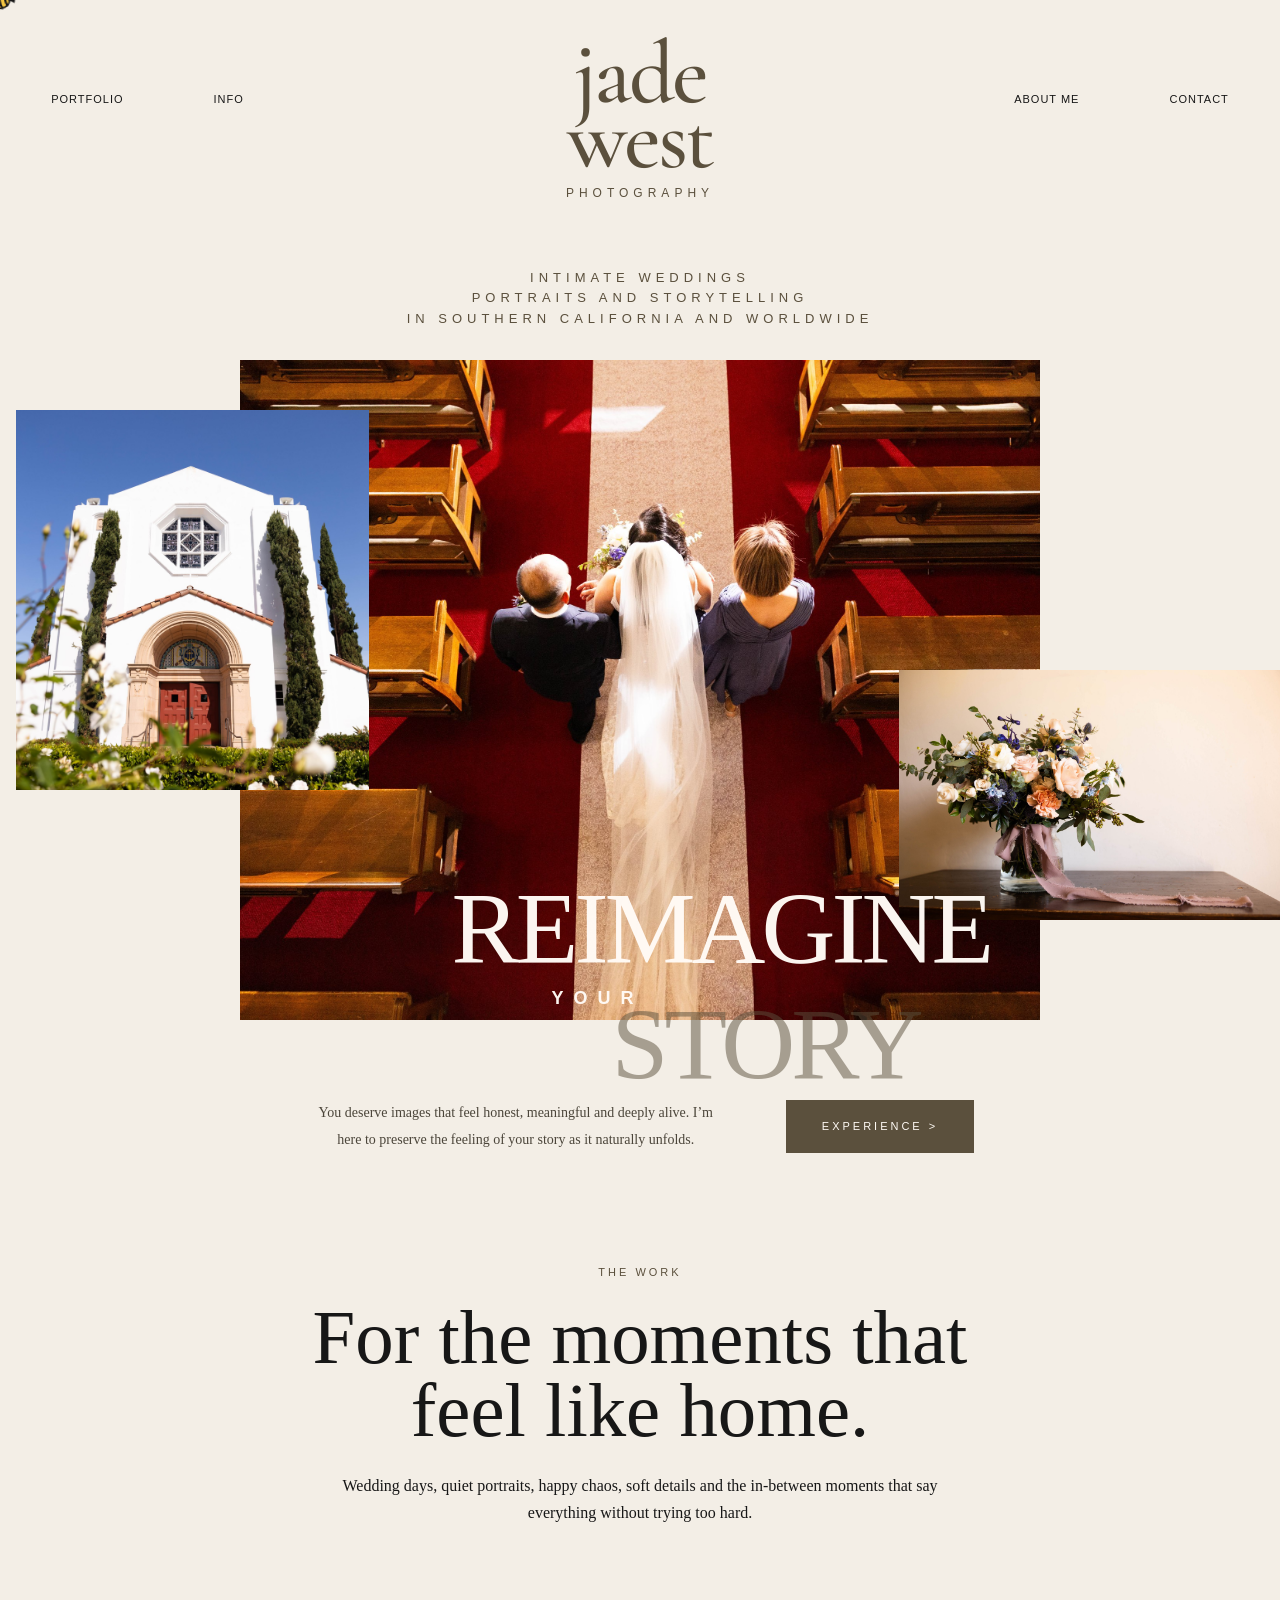
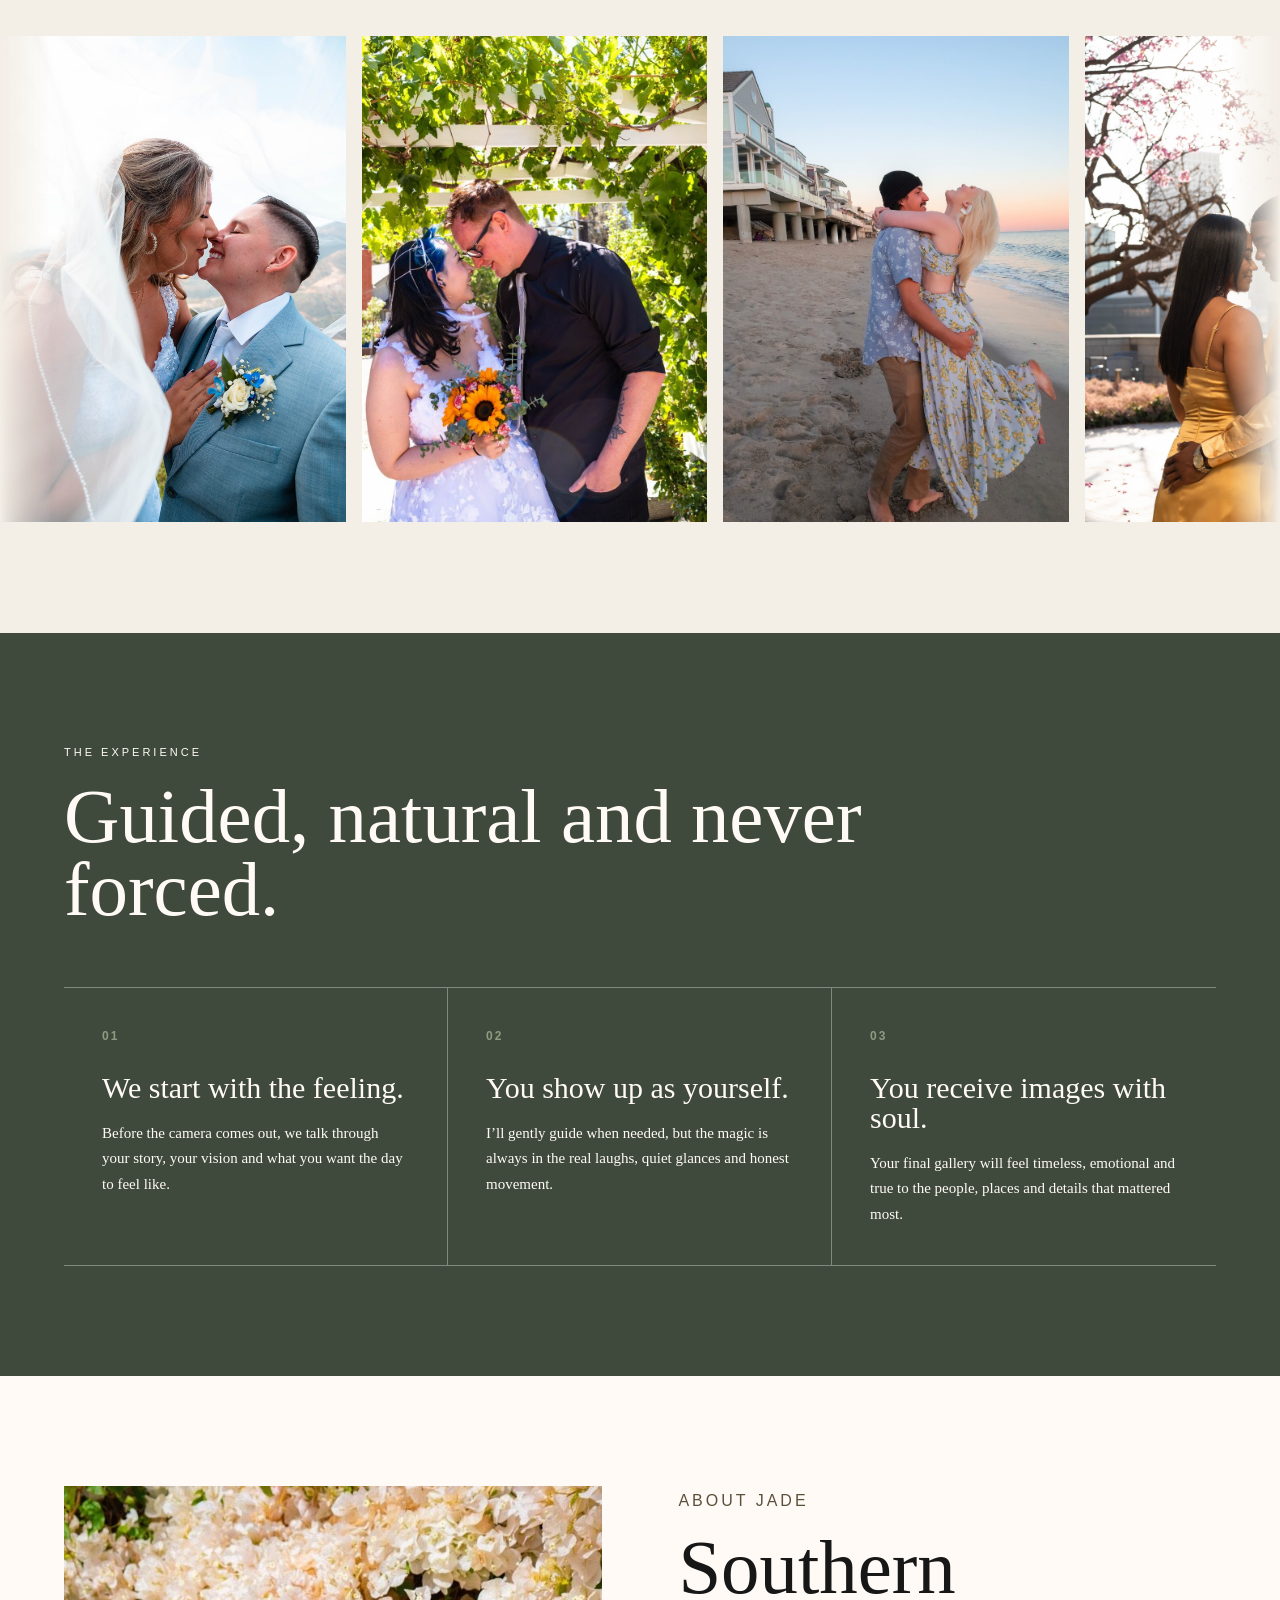
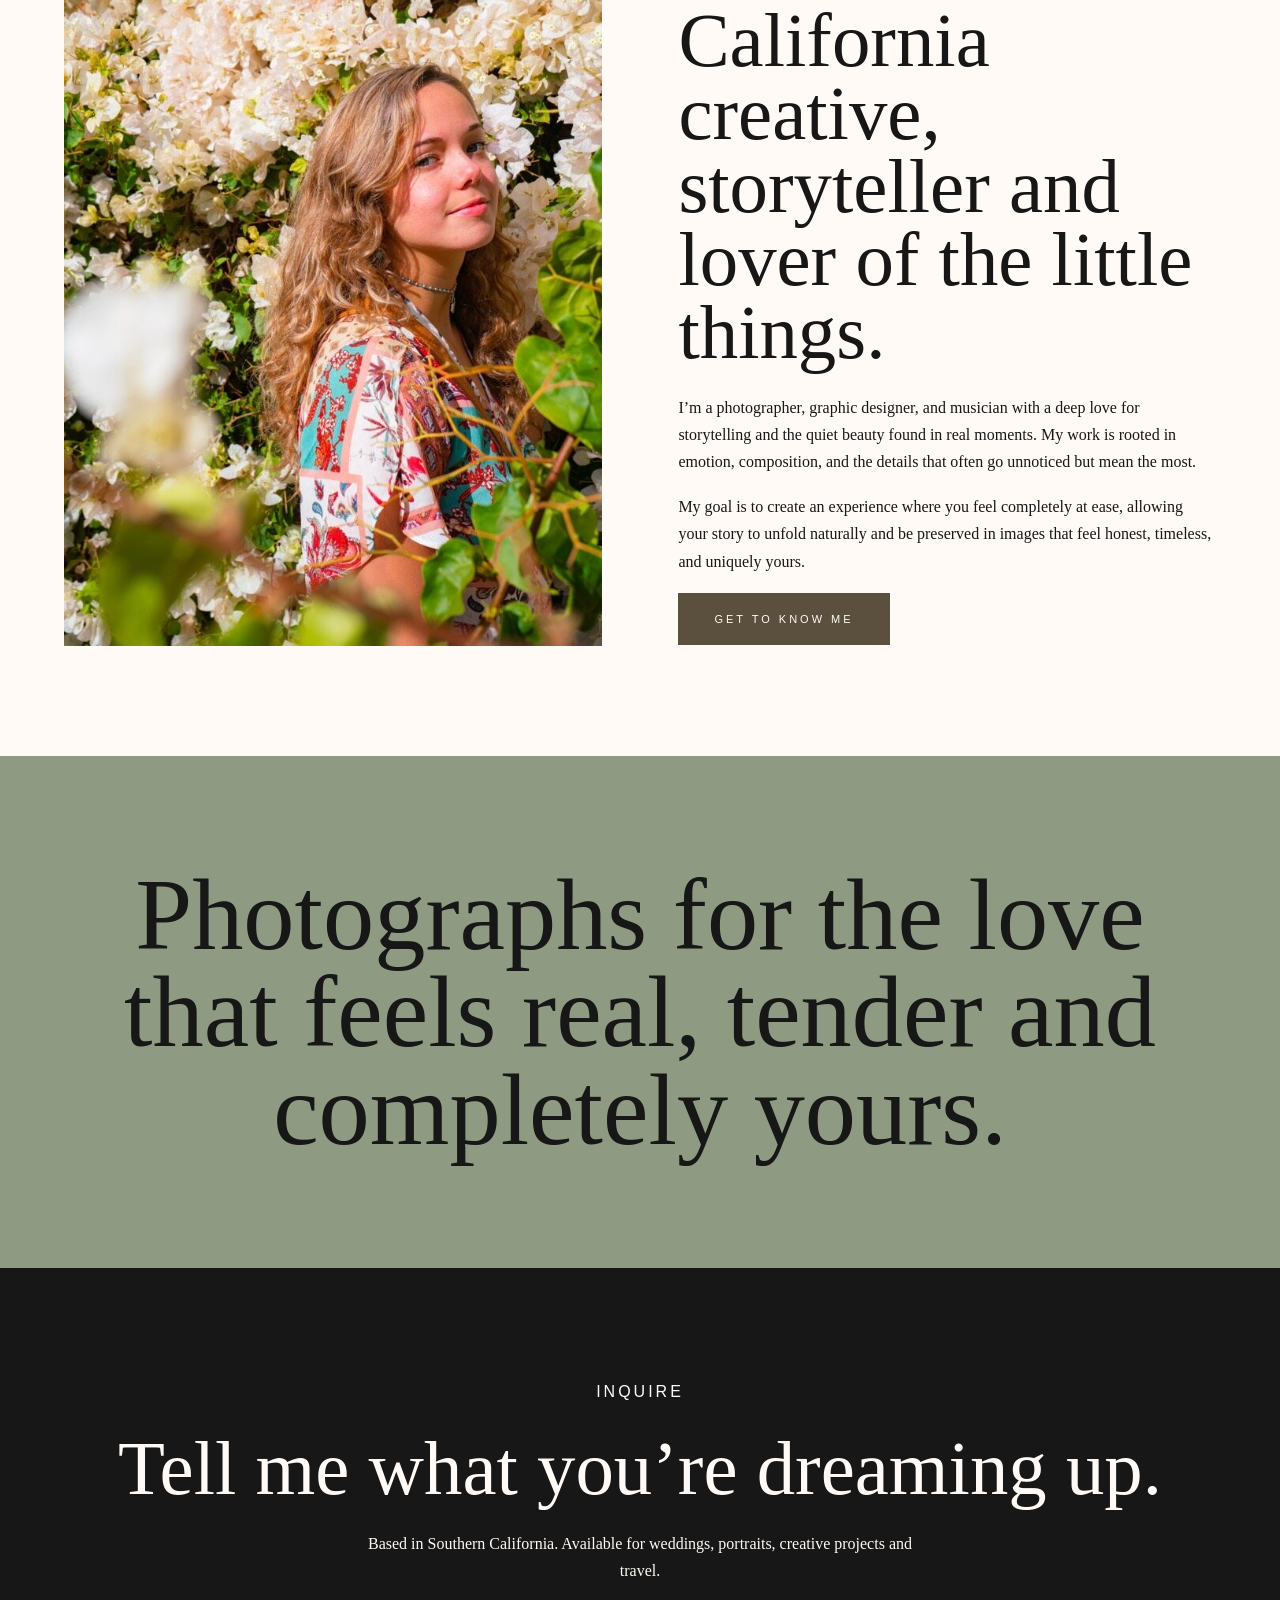
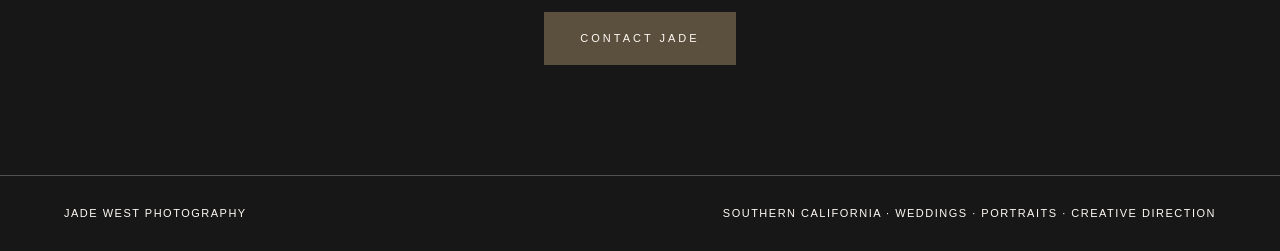
==== commit 941727e9: "Publish portfolio and site refinements" ====
--- a/index.html
+++ b/index.html
@@ -98,6 +98,7 @@
     <div class="home-work-track">
       <div class="home-work-set">
         <img src="images/wedding-blue-1264.jpg" alt="Wedding couple smiling beneath the bride's veil" loading="lazy" decoding="async">
+        <img src="images/wedding-vines-6701.jpg" alt="Newlyweds touching foreheads beneath a leafy garden arbor" loading="lazy" decoding="async">
         <img src="images/23-02-2021-01-34-13.jpg" alt="Couple together during a warm desert and beach session" loading="lazy" decoding="async">
         <img src="images/IMG_0960.jpg" alt="Couple embracing in a downtown architectural setting" loading="lazy" decoding="async">
         <img src="images/IMG_1801.jpg" alt="Couple laughing together during a vineyard proposal" loading="lazy" decoding="async">
@@ -121,11 +122,13 @@
         <img src="images/grad-class-2023-3466.jpg" alt="Graduate celebrating in front of a Class of 2023 backdrop" loading="lazy" decoding="async">
         <img src="images/event-exo-dive-7594.jpg" alt="EXO Dive team member standing outside the grand opening" loading="lazy" decoding="async">
         <img src="images/event-baby-in-bloom-1919.jpg" alt="Expectant mother celebrating at a Baby in Bloom shower" loading="lazy" decoding="async">
+        <img src="images/event-little-love-2324.jpg" alt="Expectant mother holding her belly at a floral baby shower" loading="lazy" decoding="async">
         <img src="images/event-mirror-engagement-6112.jpg" alt="Engaged couple kissing in a mirror at their party" loading="lazy" decoding="async">
         <img src="images/event-veiled-joy-9795.jpg" alt="Bride-to-be looking up with her veil beside her" loading="lazy" decoding="async">
       </div>
       <div class="home-work-set" aria-hidden="true">
         <img src="images/wedding-blue-1264.jpg" alt="" loading="lazy" decoding="async">
+        <img src="images/wedding-vines-6701.jpg" alt="" loading="lazy" decoding="async">
         <img src="images/23-02-2021-01-34-13.jpg" alt="" loading="lazy" decoding="async">
         <img src="images/IMG_0960.jpg" alt="" loading="lazy" decoding="async">
         <img src="images/IMG_1801.jpg" alt="" loading="lazy" decoding="async">
@@ -149,6 +152,7 @@
         <img src="images/grad-class-2023-3466.jpg" alt="" loading="lazy" decoding="async">
         <img src="images/event-exo-dive-7594.jpg" alt="" loading="lazy" decoding="async">
         <img src="images/event-baby-in-bloom-1919.jpg" alt="" loading="lazy" decoding="async">
+        <img src="images/event-little-love-2324.jpg" alt="" loading="lazy" decoding="async">
         <img src="images/event-mirror-engagement-6112.jpg" alt="" loading="lazy" decoding="async">
         <img src="images/event-veiled-joy-9795.jpg" alt="" loading="lazy" decoding="async">
       </div>
--- a/style.css
+++ b/style.css
@@ -407,10 +407,6 @@
   object-fit: cover;
 }
 
-.home-work-carousel:hover .home-work-track {
-  animation-play-state: paused;
-}
-
 @keyframes home-work-scroll {
   to {
     transform: translateX(-50%);
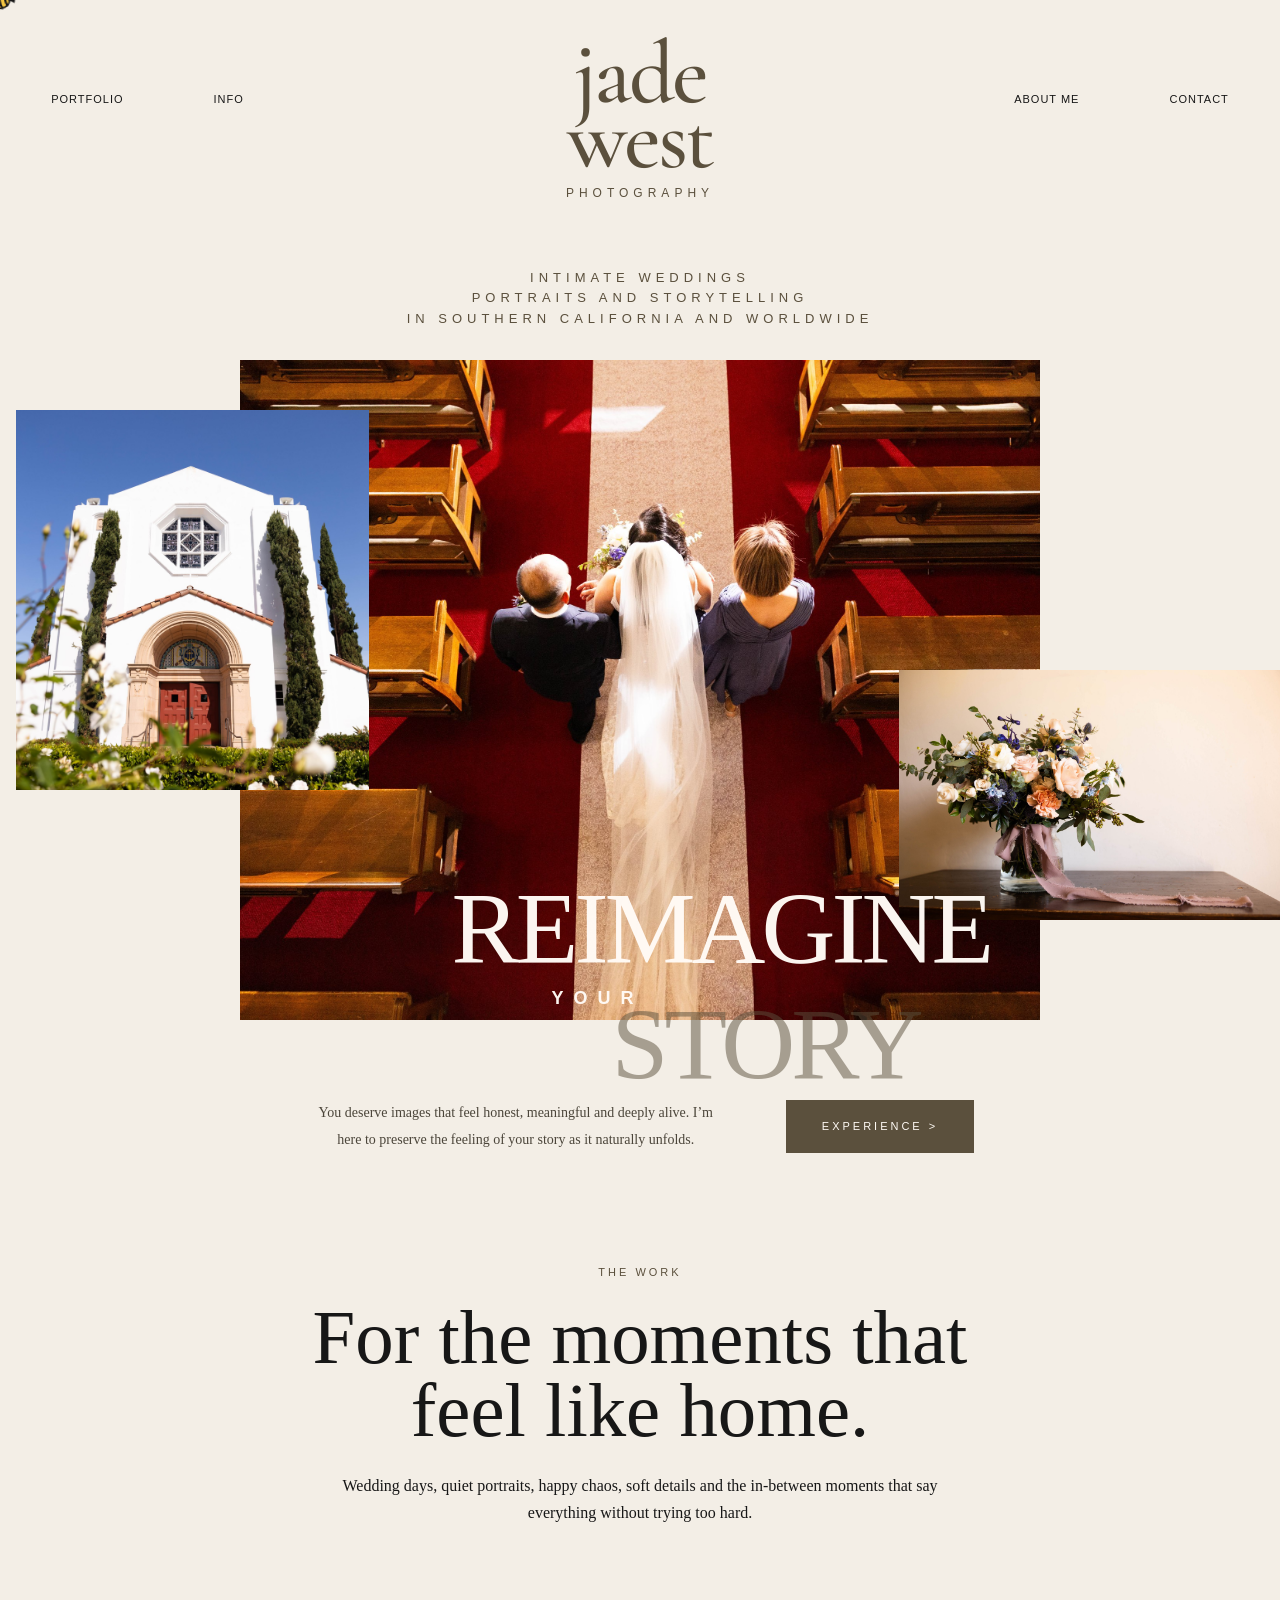
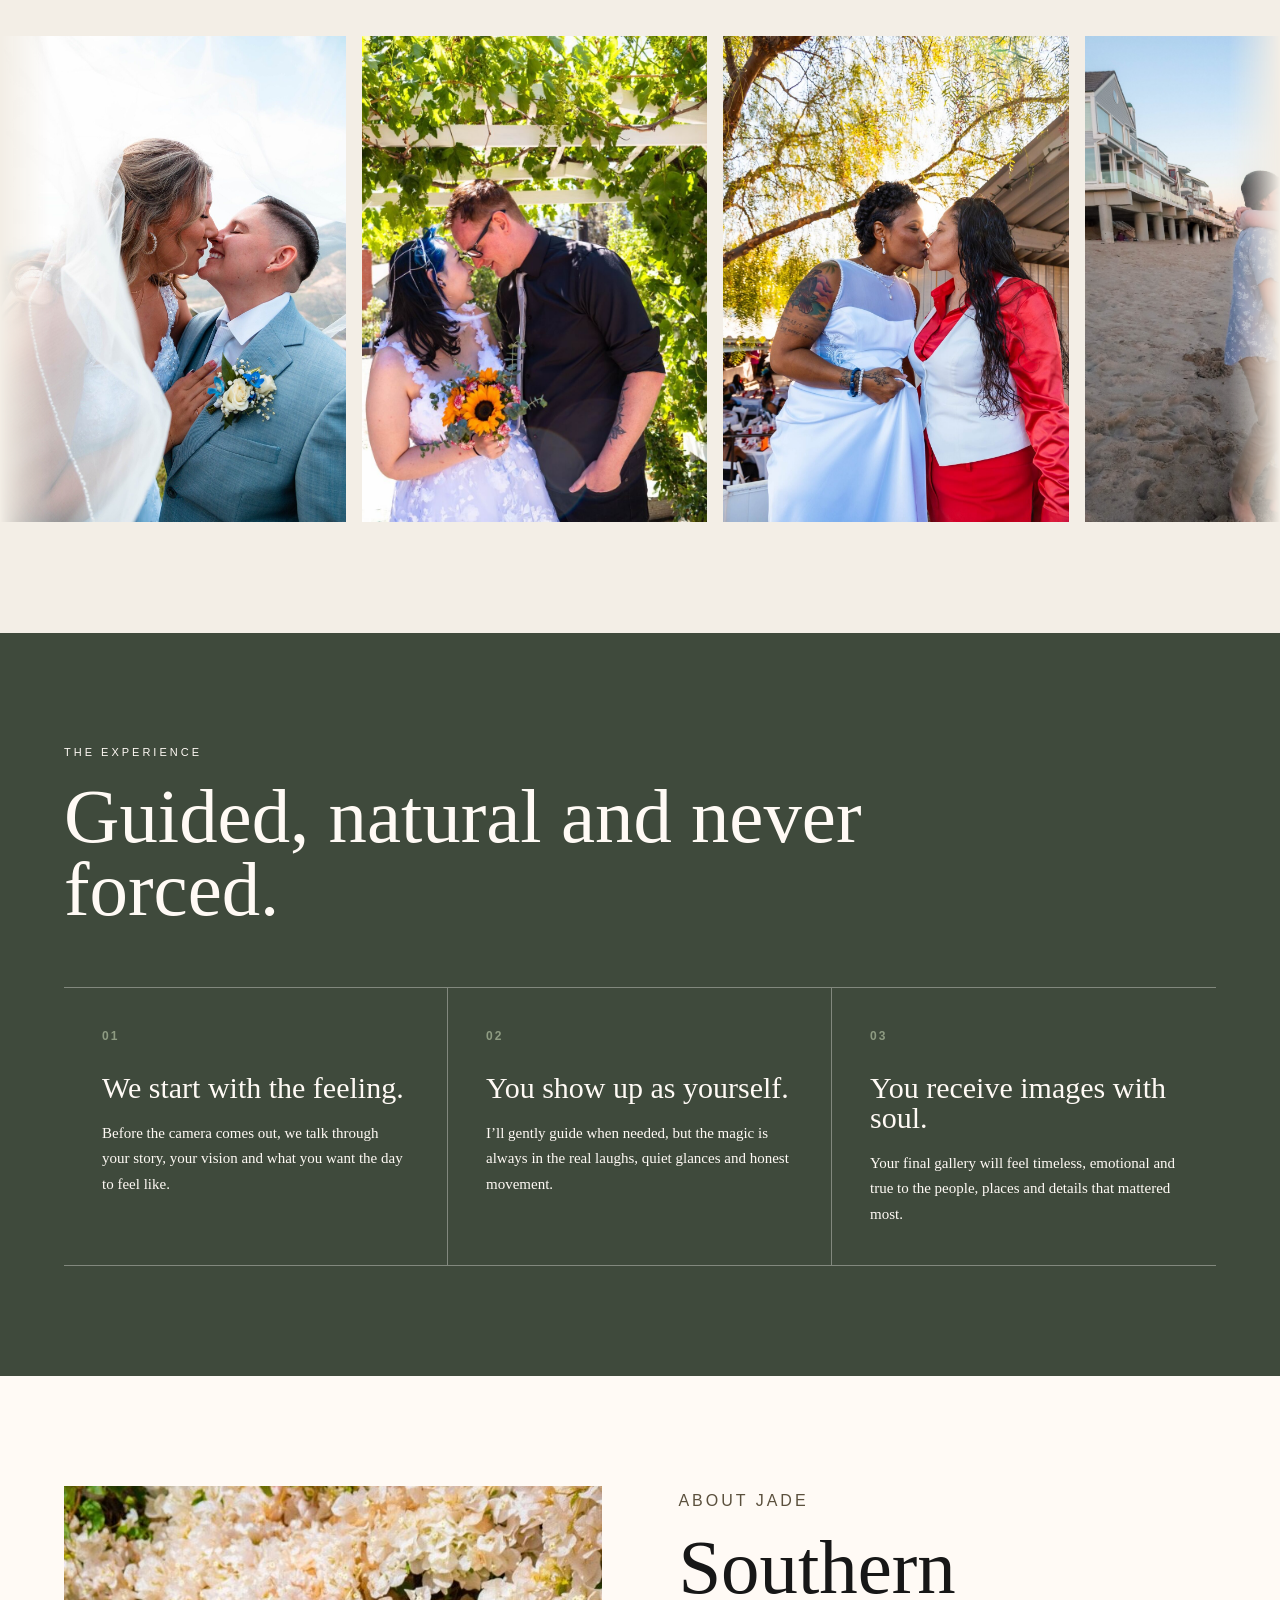
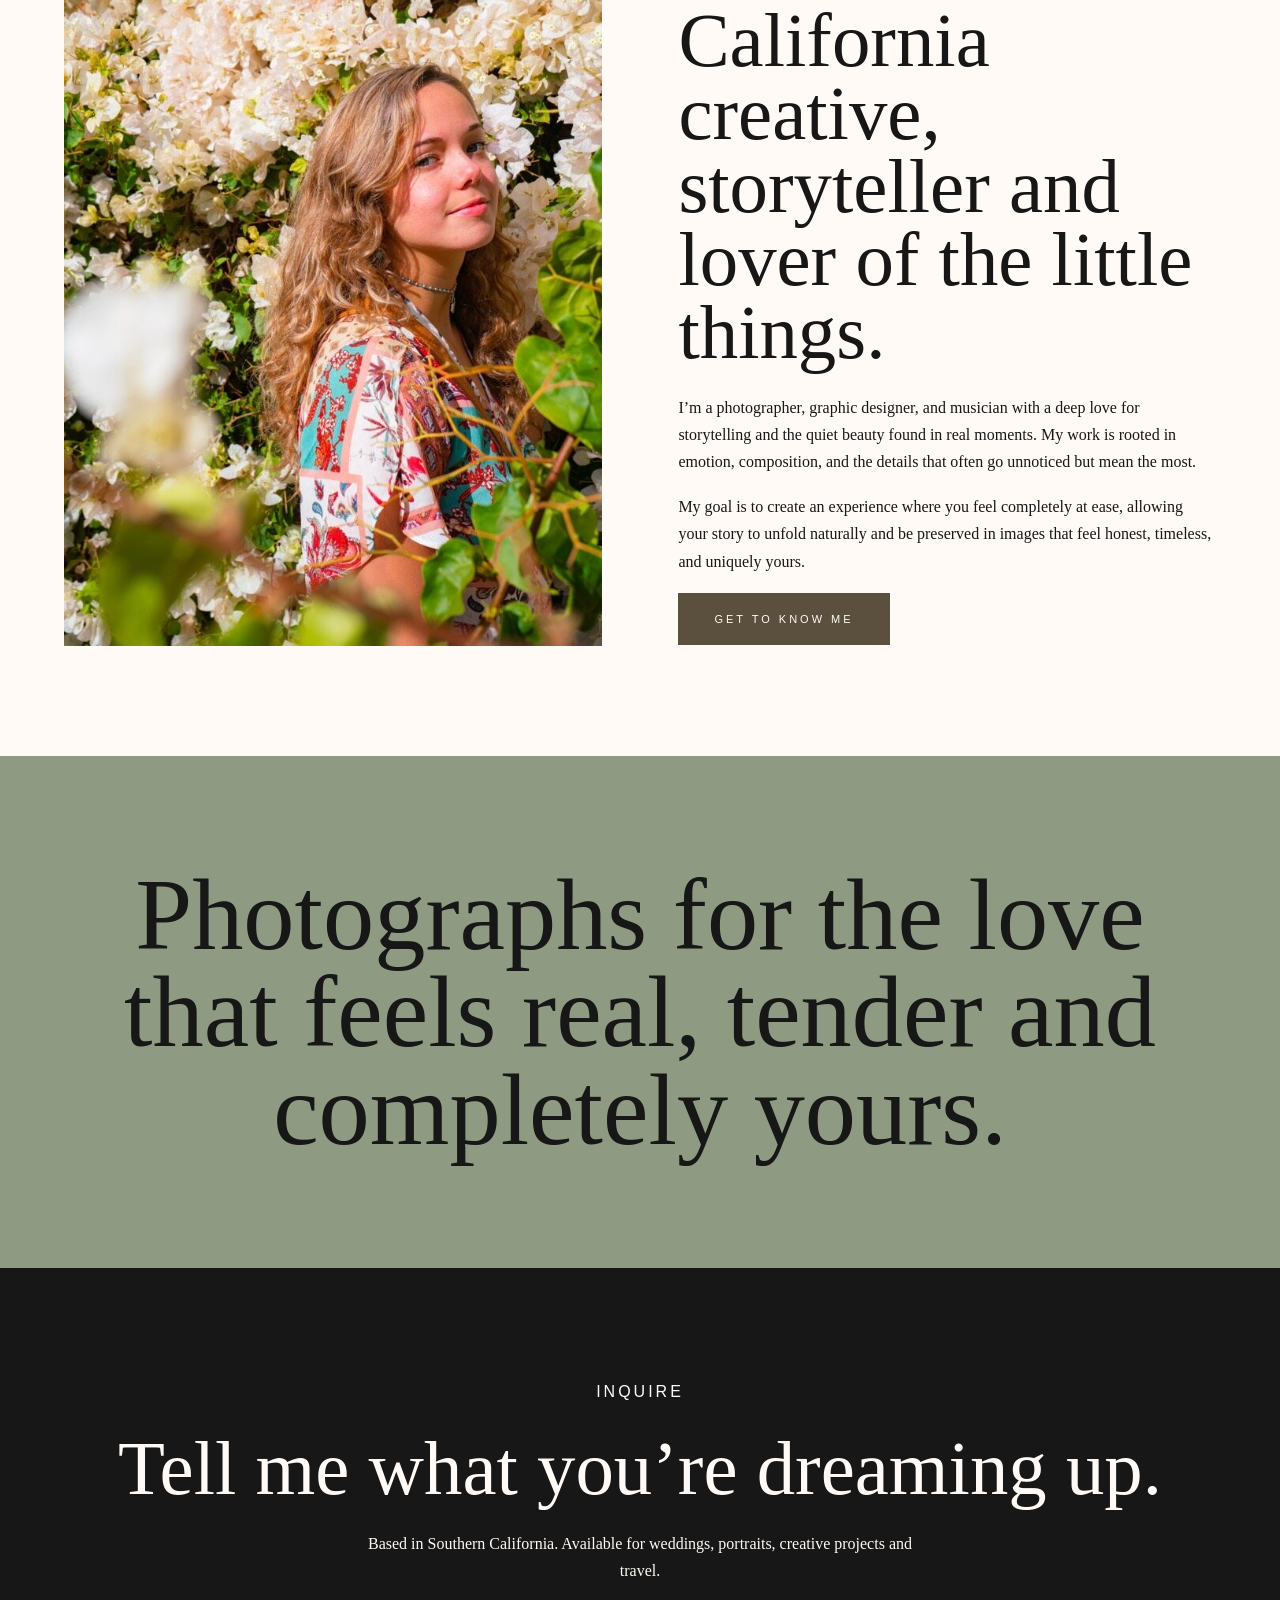
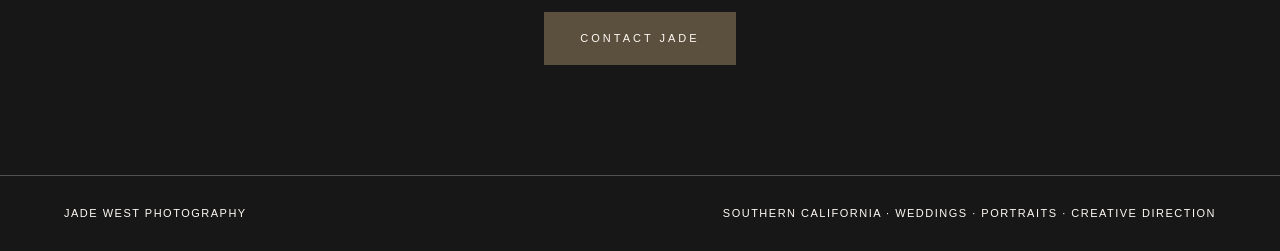
==== commit af945ff0: "Publish red and white wedding gallery" ====
--- a/index.html
+++ b/index.html
@@ -99,6 +99,7 @@
       <div class="home-work-set">
         <img src="images/wedding-blue-1264.jpg" alt="Wedding couple smiling beneath the bride's veil" loading="lazy" decoding="async">
         <img src="images/wedding-vines-6701.jpg" alt="Newlyweds touching foreheads beneath a leafy garden arbor" loading="lazy" decoding="async">
+        <img src="images/wedding-red-white-1740.jpg" alt="Newlyweds kissing beneath sunlit trees at their red-and-white wedding" loading="lazy" decoding="async">
         <img src="images/23-02-2021-01-34-13.jpg" alt="Couple together during a warm desert and beach session" loading="lazy" decoding="async">
         <img src="images/IMG_0960.jpg" alt="Couple embracing in a downtown architectural setting" loading="lazy" decoding="async">
         <img src="images/IMG_1801.jpg" alt="Couple laughing together during a vineyard proposal" loading="lazy" decoding="async">
@@ -129,6 +130,7 @@
       <div class="home-work-set" aria-hidden="true">
         <img src="images/wedding-blue-1264.jpg" alt="" loading="lazy" decoding="async">
         <img src="images/wedding-vines-6701.jpg" alt="" loading="lazy" decoding="async">
+        <img src="images/wedding-red-white-1740.jpg" alt="" loading="lazy" decoding="async">
         <img src="images/23-02-2021-01-34-13.jpg" alt="" loading="lazy" decoding="async">
         <img src="images/IMG_0960.jpg" alt="" loading="lazy" decoding="async">
         <img src="images/IMG_1801.jpg" alt="" loading="lazy" decoding="async">
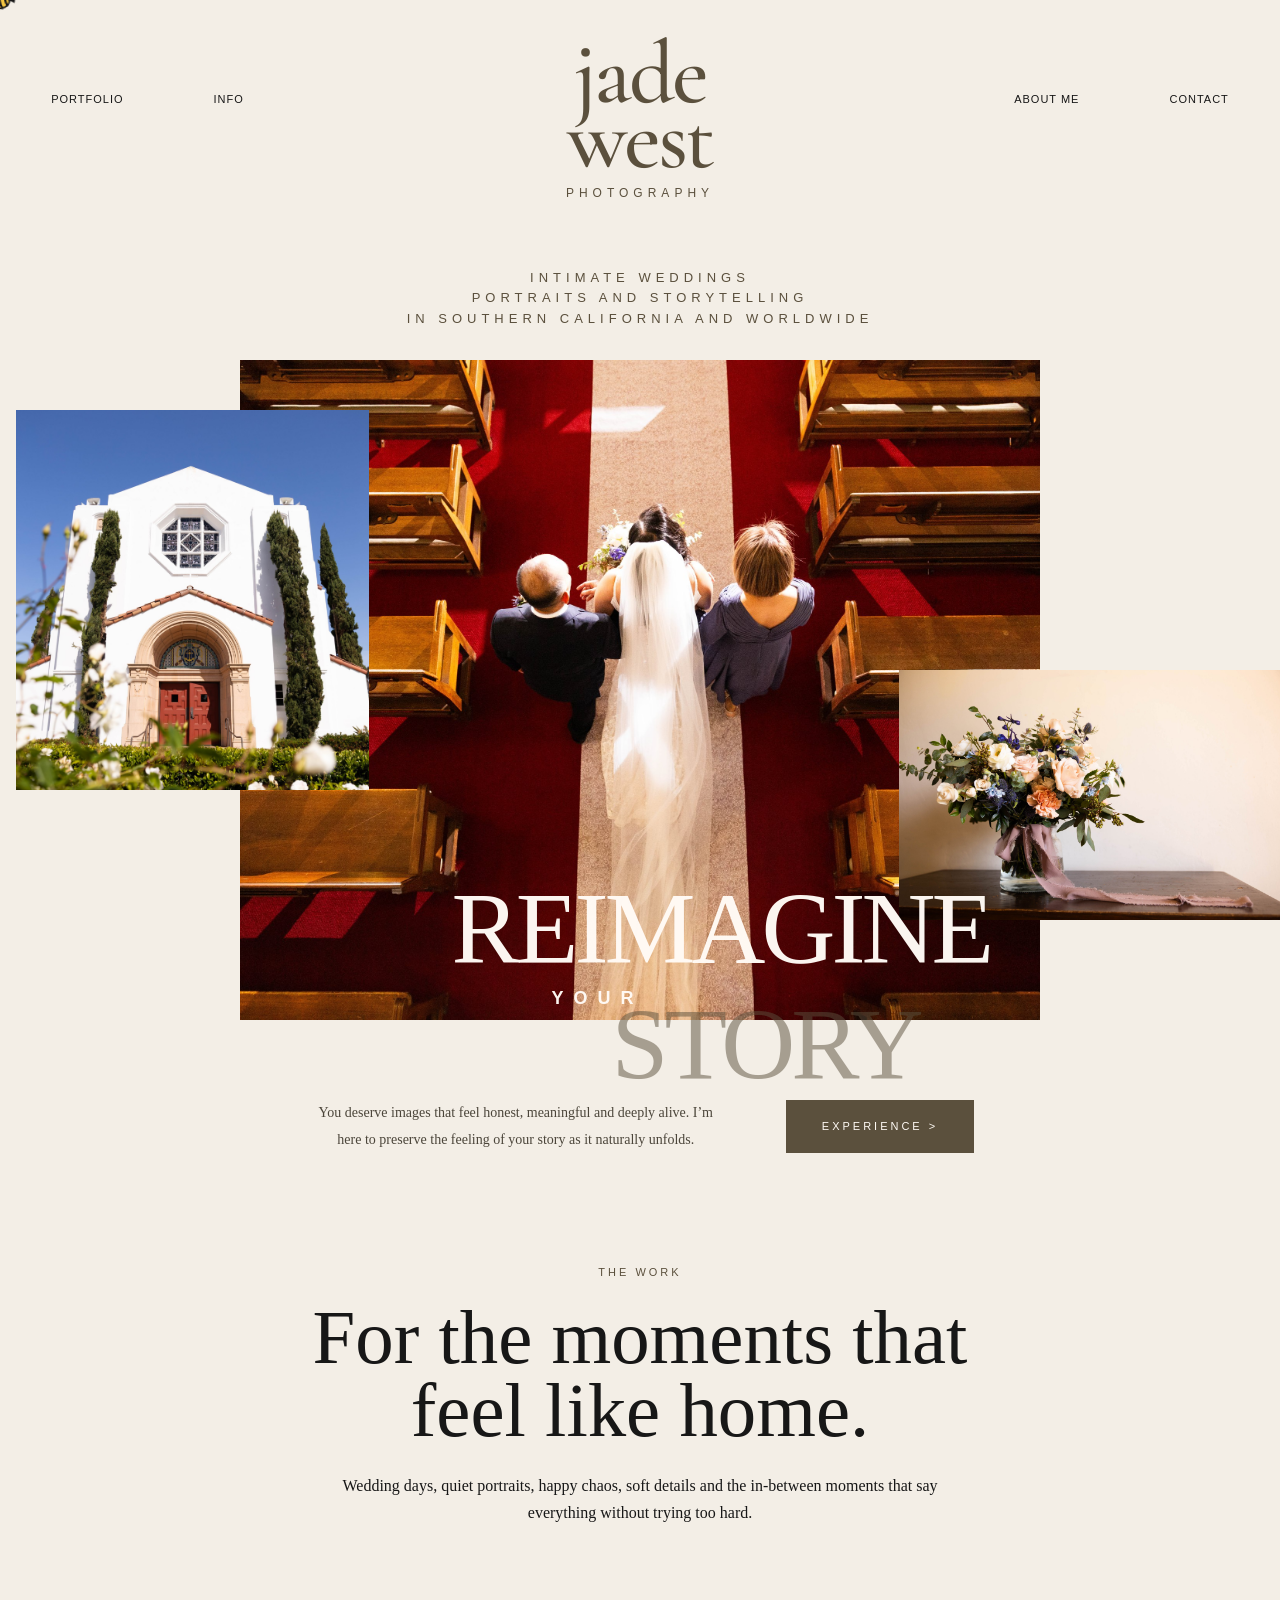
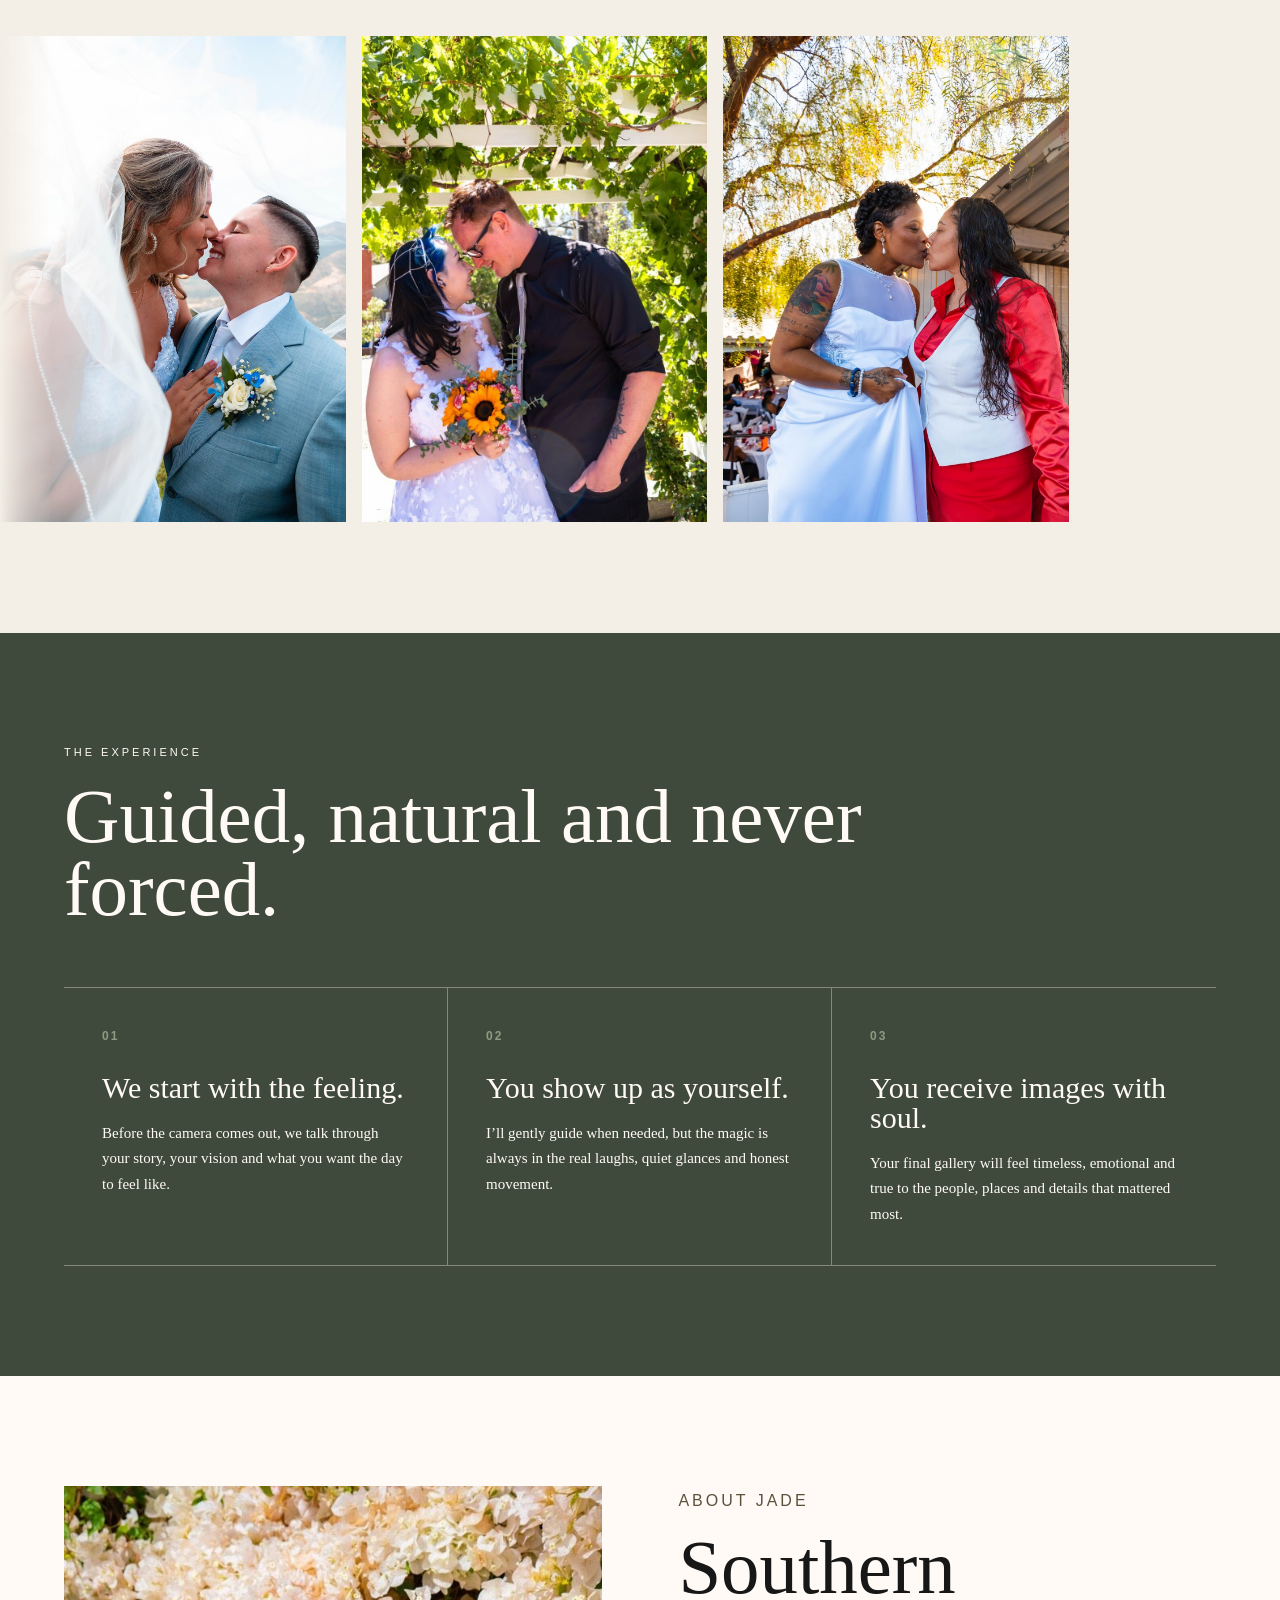
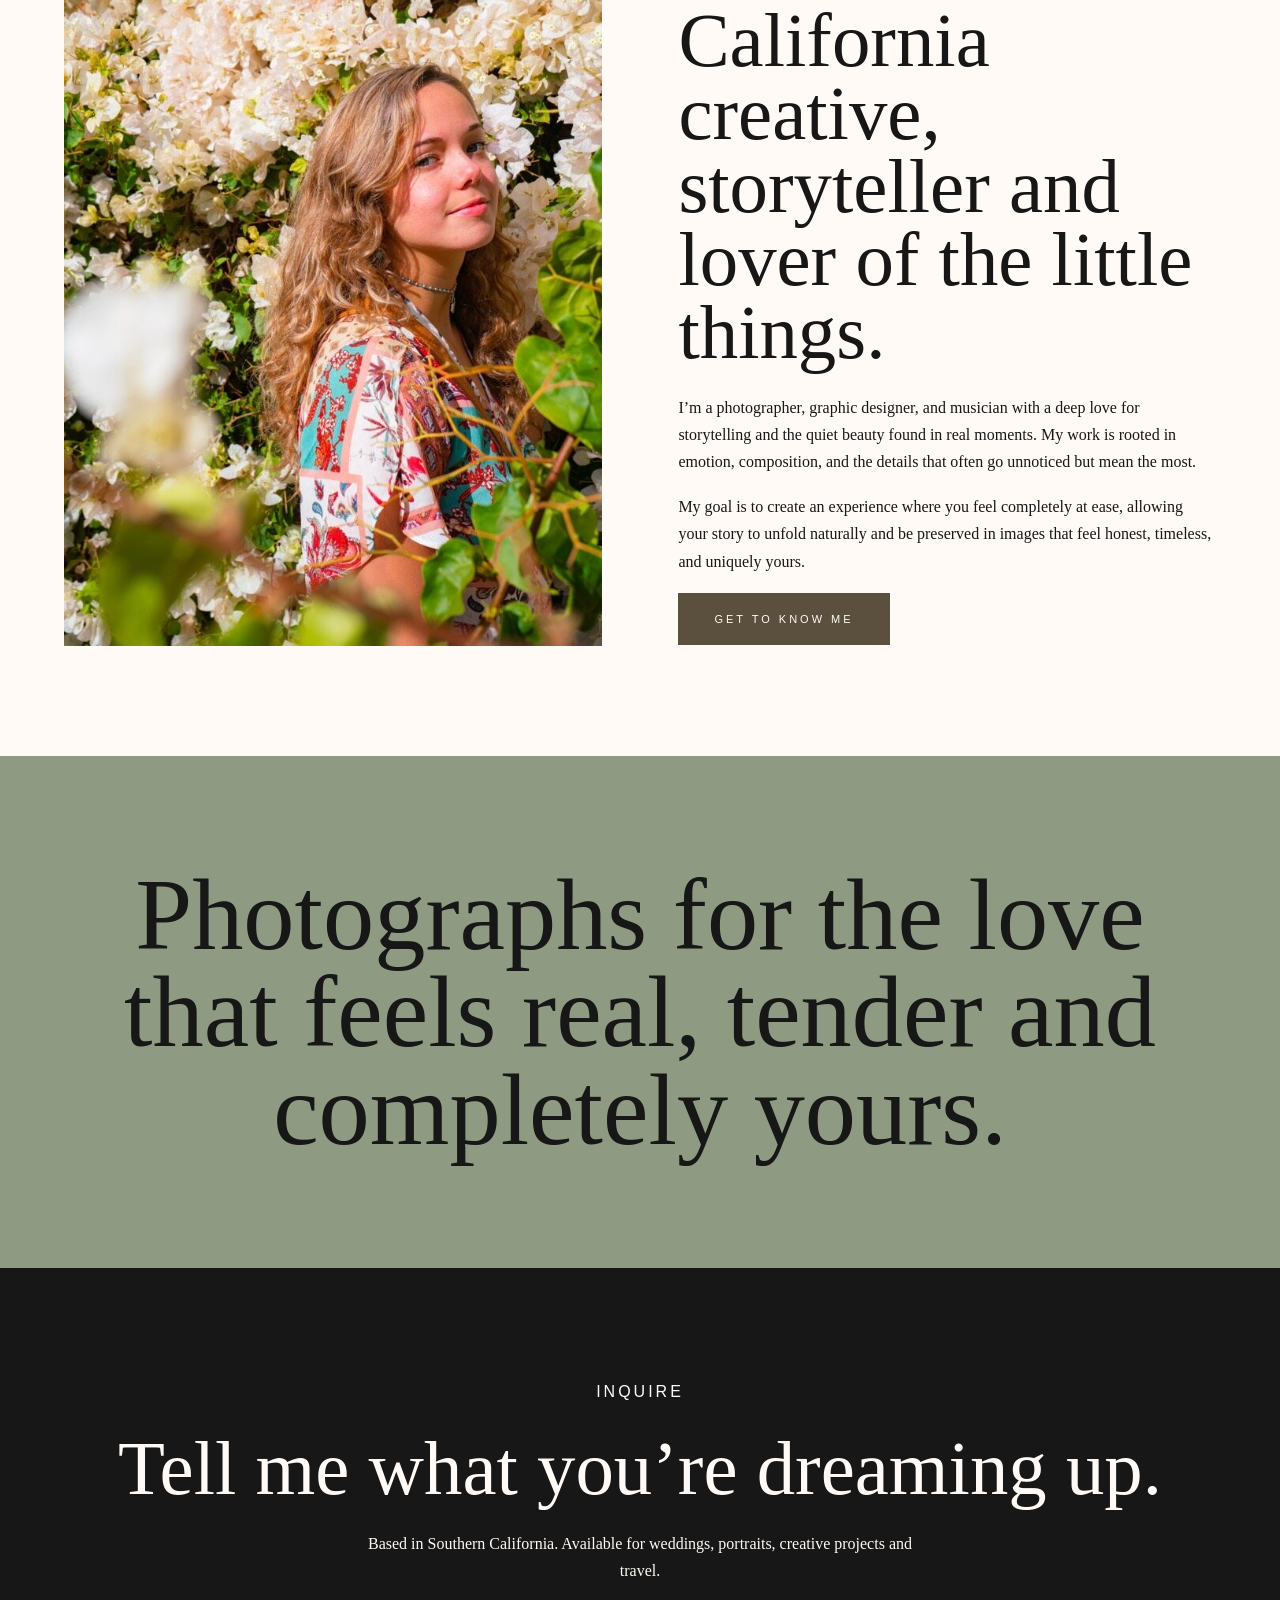
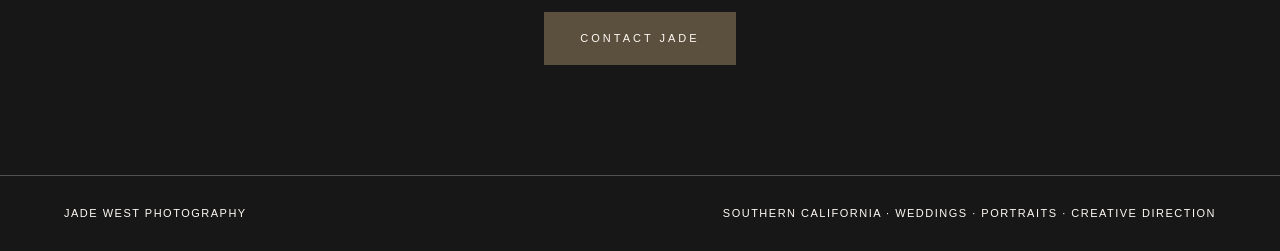
==== commit fcb9099c: "Add sweet finish grad photo stack" ====
--- a/index.html
+++ b/index.html
@@ -120,6 +120,7 @@
         <img src="images/IMG_8061.jpg" alt="Graduate tossing her cap beside a campus fountain" loading="lazy" decoding="async">
         <img src="images/grad-into-next-9353.jpg" alt="Graduate framed by lavender flowers" loading="lazy" decoding="async">
         <img src="images/grad-shoreline-8946.jpg" alt="Graduate celebrating beneath a beach pier" loading="lazy" decoding="async">
+        <img src="images/grad-sweet-finish-1757.jpg" alt="Graduate playfully biting a watermelon slice after commencement" loading="lazy" decoding="async">
         <img src="images/grad-class-2023-3466.jpg" alt="Graduate celebrating in front of a Class of 2023 backdrop" loading="lazy" decoding="async">
         <img src="images/event-exo-dive-7594.jpg" alt="EXO Dive team member standing outside the grand opening" loading="lazy" decoding="async">
         <img src="images/event-baby-in-bloom-1919.jpg" alt="Expectant mother celebrating at a Baby in Bloom shower" loading="lazy" decoding="async">
@@ -151,6 +152,7 @@
         <img src="images/IMG_8061.jpg" alt="" loading="lazy" decoding="async">
         <img src="images/grad-into-next-9353.jpg" alt="" loading="lazy" decoding="async">
         <img src="images/grad-shoreline-8946.jpg" alt="" loading="lazy" decoding="async">
+        <img src="images/grad-sweet-finish-1757.jpg" alt="" loading="lazy" decoding="async">
         <img src="images/grad-class-2023-3466.jpg" alt="" loading="lazy" decoding="async">
         <img src="images/event-exo-dive-7594.jpg" alt="" loading="lazy" decoding="async">
         <img src="images/event-baby-in-bloom-1919.jpg" alt="" loading="lazy" decoding="async">
--- a/style.css
+++ b/style.css
@@ -1428,6 +1428,35 @@
   gap: 22px;
 }
 
+.contact-form-wrap {
+  min-width: 0;
+}
+
+.contact-submission-frame {
+  display: none;
+}
+
+.contact-form-success {
+  display: none;
+  margin: 0 0 28px;
+  padding: 18px 20px;
+  border: 1px solid rgba(91, 80, 61, 0.28);
+  background: var(--warm-white);
+  color: var(--deep-sage);
+  font-size: 17px;
+  line-height: 1.6;
+}
+
+.contact-form-success:target,
+.contact-form-success.is-visible {
+  display: block;
+}
+
+.contact-form-success.is-error {
+  color: #7b2f2f;
+  border-color: rgba(123, 47, 47, 0.35);
+}
+
 .contact-form label {
   display: grid;
   gap: 8px;
@@ -1454,9 +1483,26 @@
   resize: vertical;
 }
 
+.contact-form .form-honeypot {
+  position: absolute;
+  width: 1px;
+  height: 1px;
+  padding: 0;
+  margin: -1px;
+  overflow: hidden;
+  clip: rect(0, 0, 0, 0);
+  white-space: nowrap;
+  border: 0;
+}
+
 .contact-form button {
   border: none;
   justify-self: start;
+}
+
+.contact-form button:disabled {
+  cursor: wait;
+  opacity: 0.65;
 }
 
 .instagram-section {
